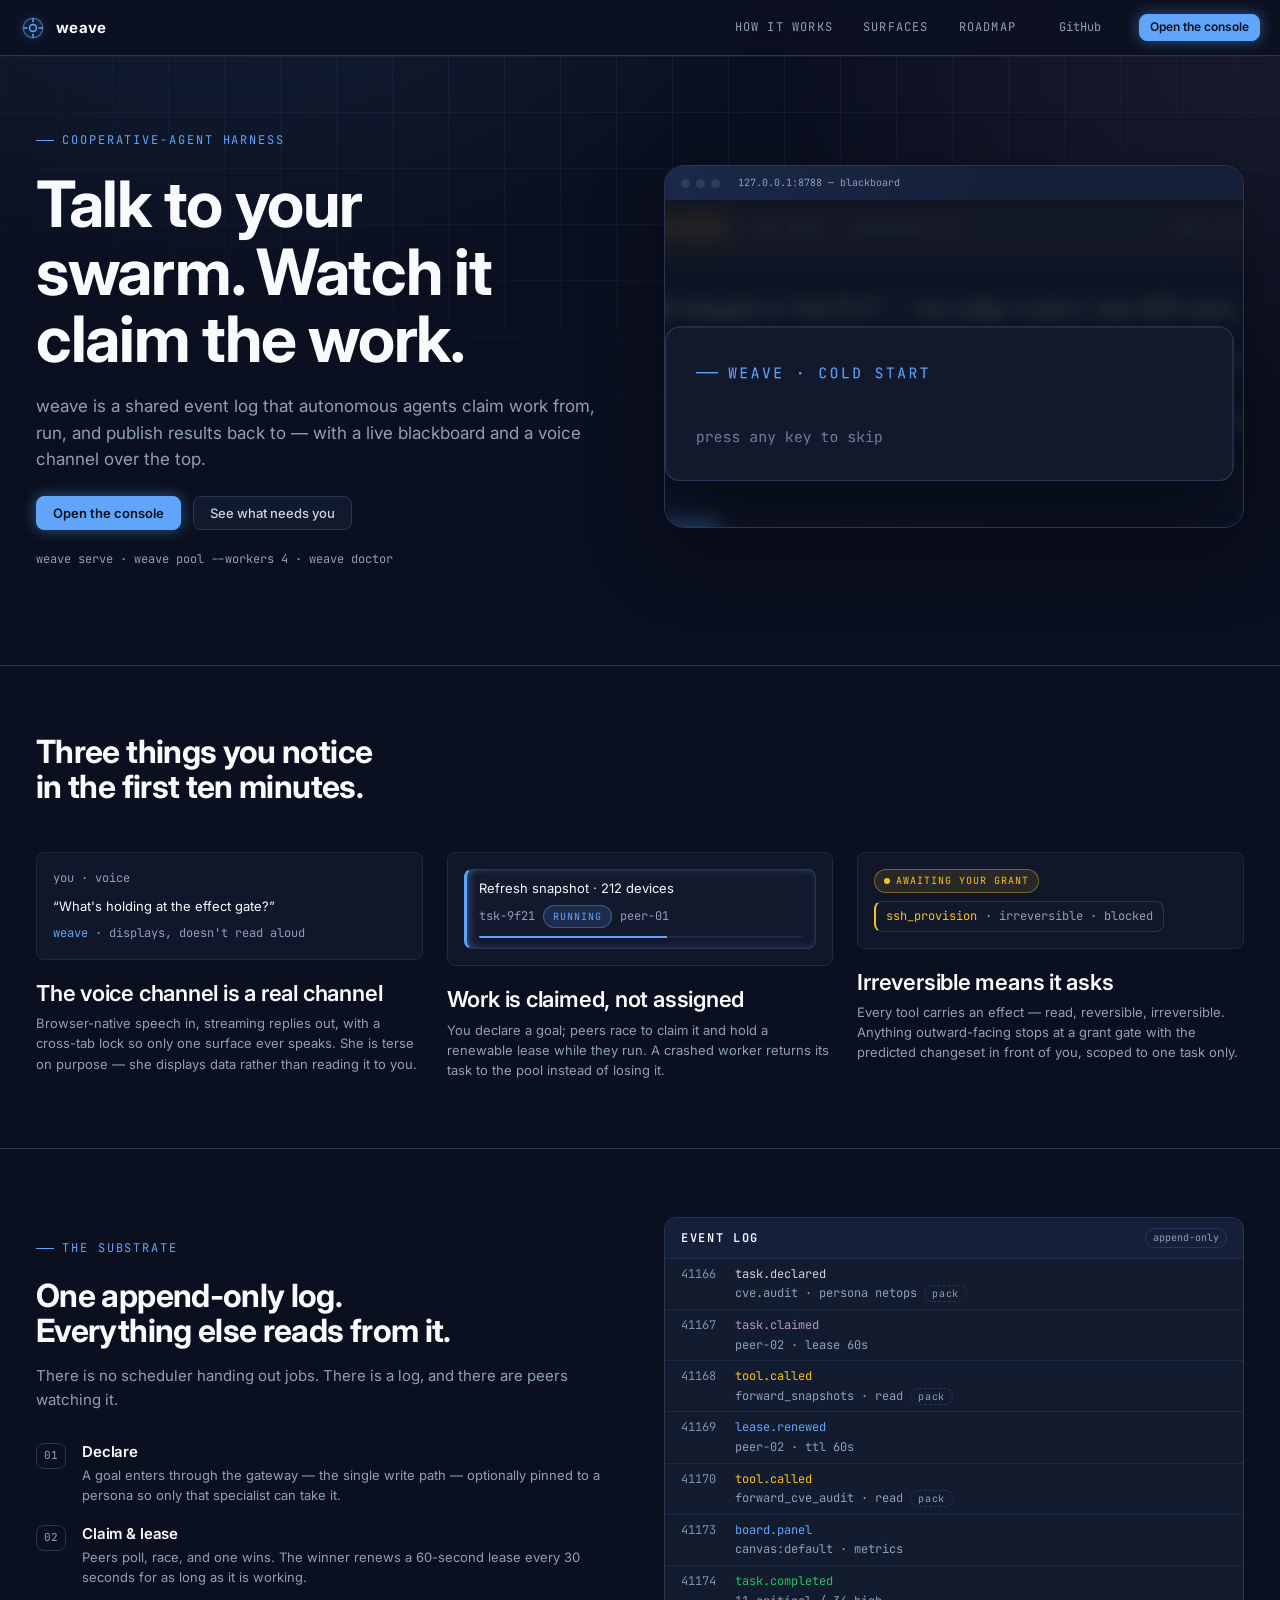
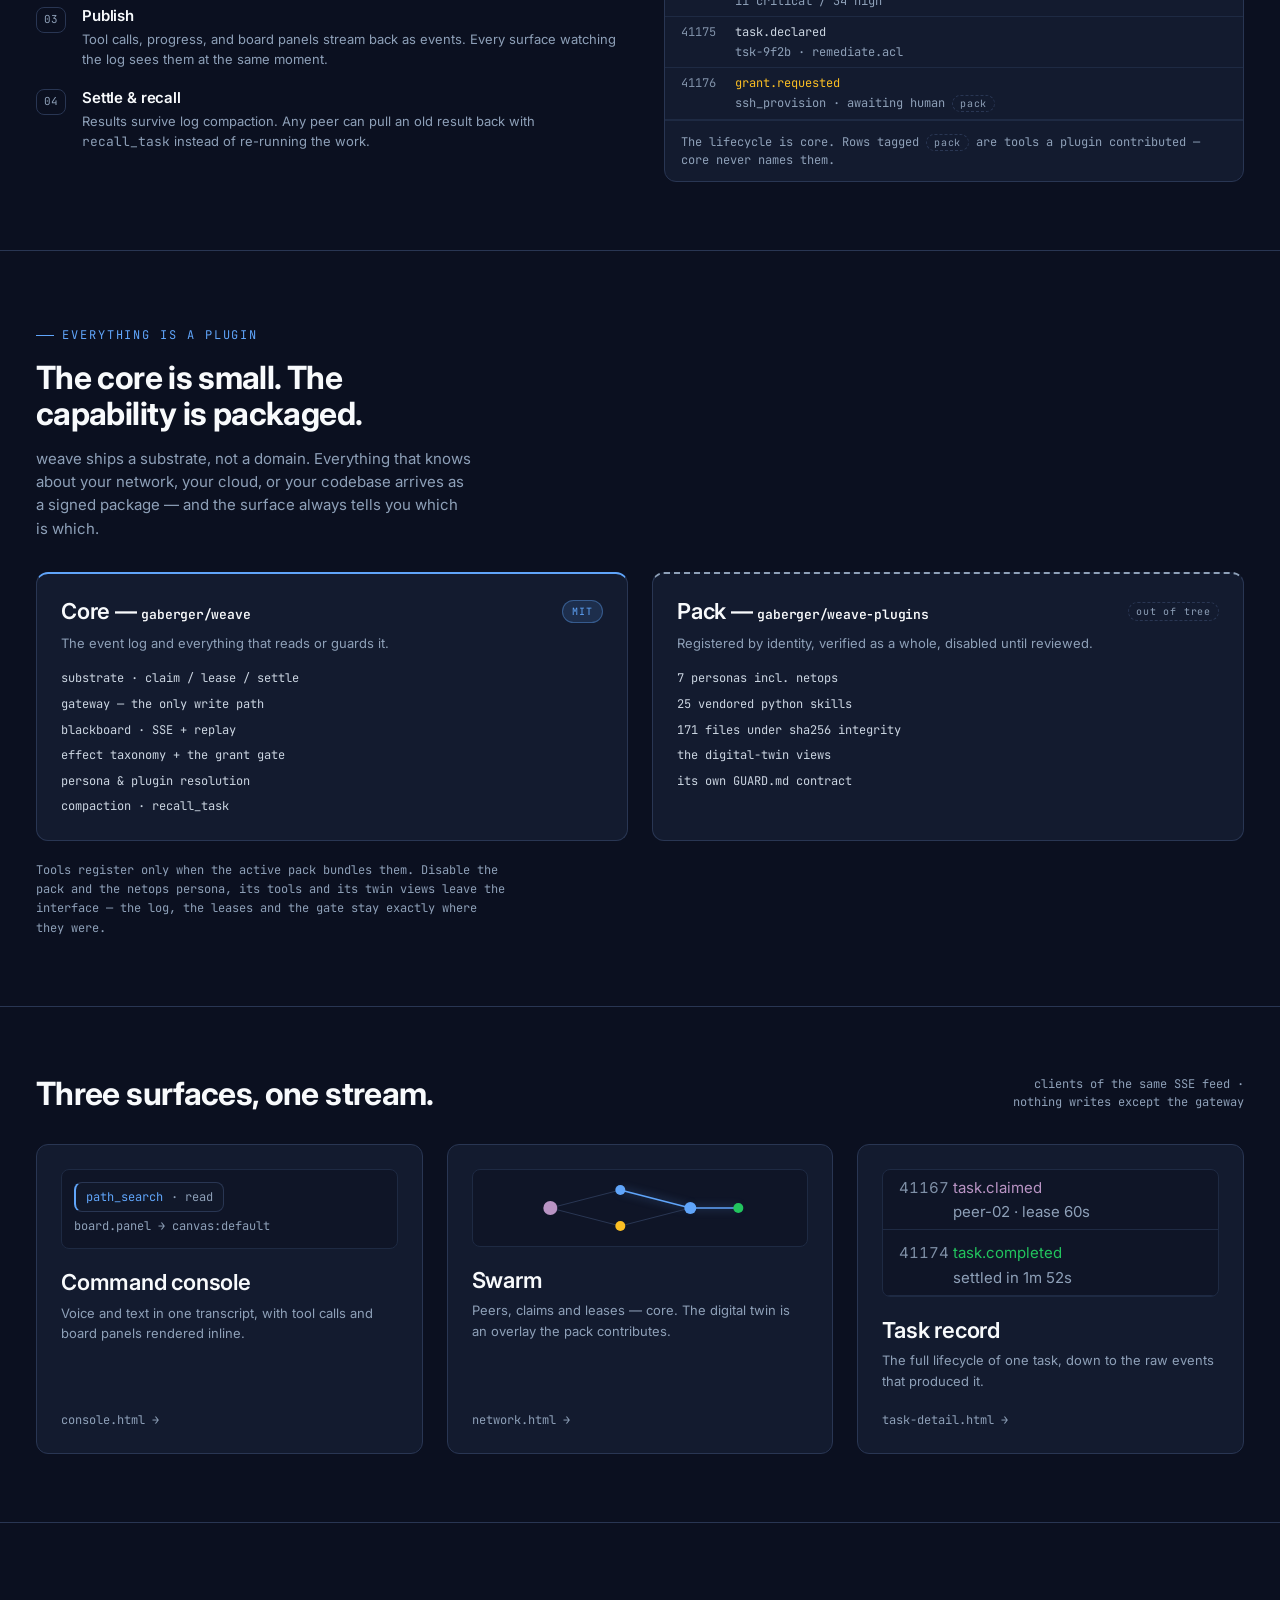
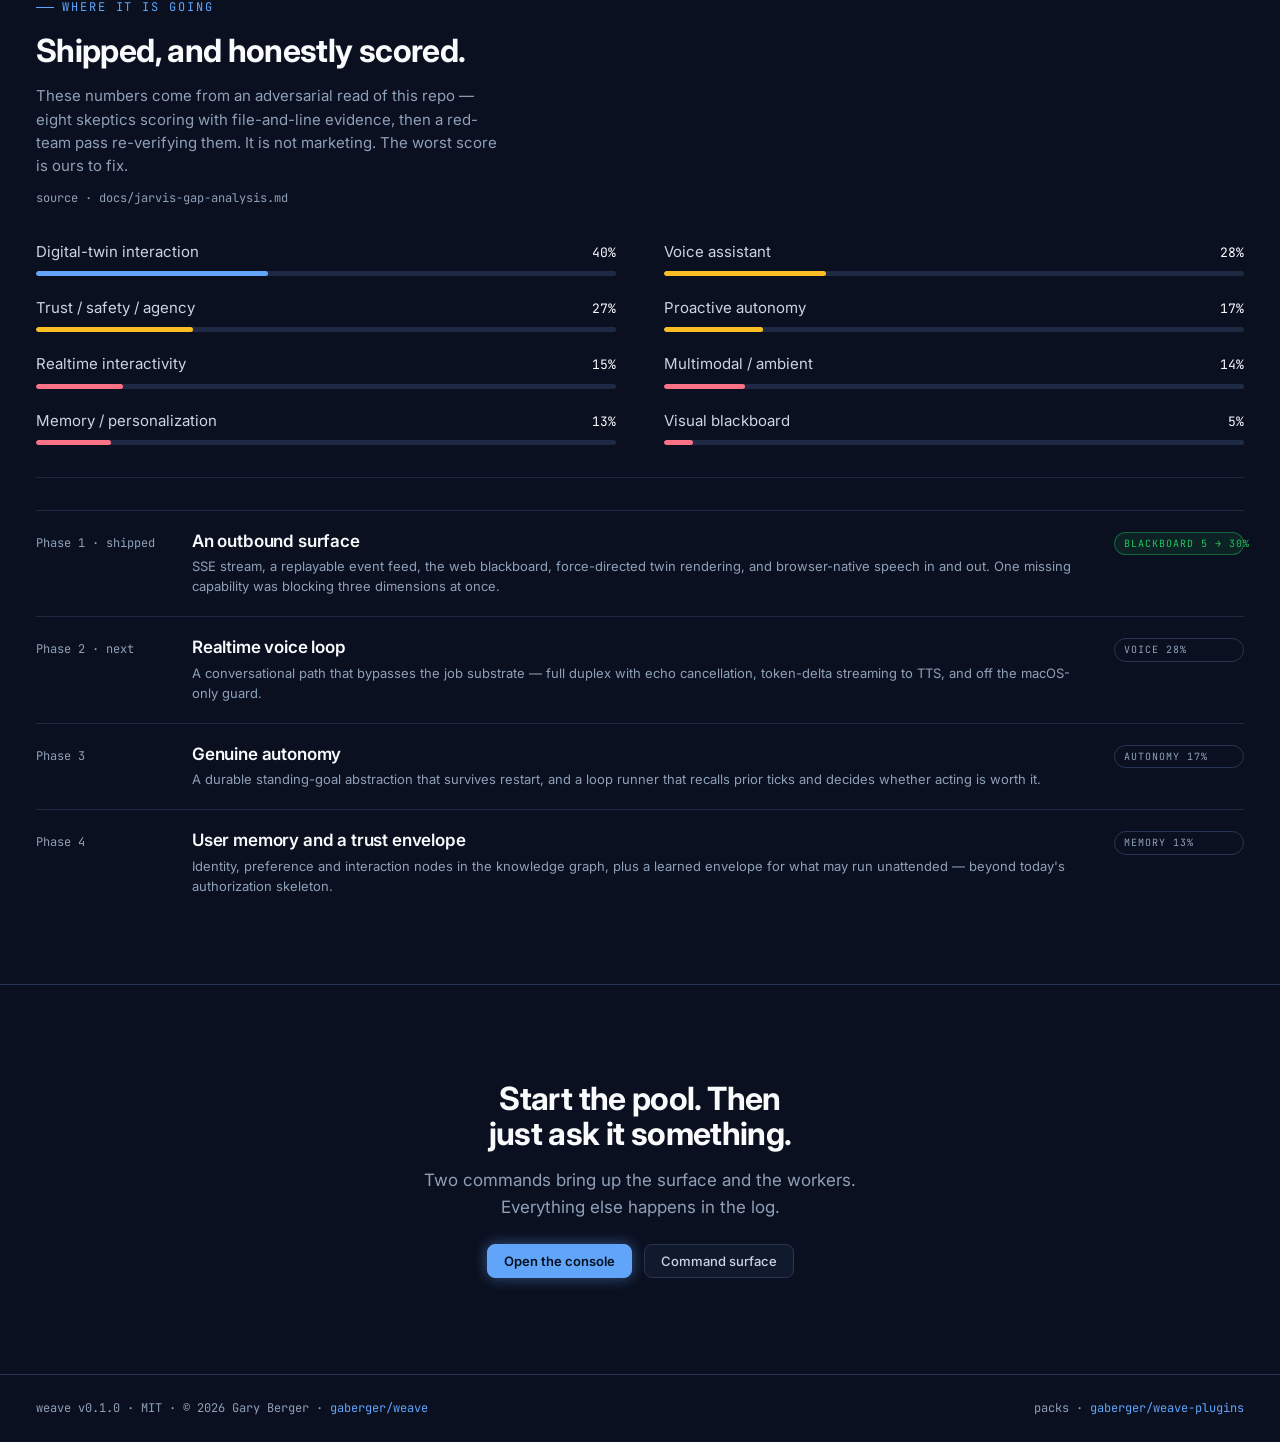
==== index.html @ 955174c6 "fix(site): the hero is a screenshot, not a live iframe of a mockup The hero embedded console.html in" ====
<!doctype html>
<html lang="en">
<head>
<meta charset="utf-8" />
<meta name="viewport" content="width=device-width, initial-scale=1" />
<title>weave — a cooperative-agent harness you can talk to</title>
<link rel="preconnect" href="https://fonts.googleapis.com" />
<link rel="preconnect" href="https://fonts.gstatic.com" crossorigin />
<link href="https://fonts.googleapis.com/css2?family=Inter:wght@400;500;600;700&family=JetBrains+Mono:wght@400;500;600&display=swap" rel="stylesheet" />
<link rel="stylesheet" href="assets/hud.css" />
<style>
  .shot {
    position: relative; border: 1px solid var(--border); border-radius: var(--radius-lg);
    overflow: hidden; background: var(--surface); box-shadow: var(--elev-raised);
    aspect-ratio: 16 / 10;
  }
  .shot .chrome {
    display: flex; align-items: center; gap: 6px; padding: 9px var(--space-4);
    border-bottom: 1px solid var(--border); background: color-mix(in oklab, var(--surface-warm) 60%, var(--surface));
  }
  .shot .chrome i { width: 9px; height: 9px; border-radius: 50%; background: var(--border); display: block; }
  .shot .chrome .url { font-family: var(--font-mono); font-size: 10px; color: var(--muted); margin-left: var(--space-3); }
  .shot .viewport { position: absolute; inset: 34px 0 0; overflow: hidden; }
  /* 1180px viewport puts the console on its 2-column breakpoint, so the
     transcript is legible at hero scale instead of being a grey smudge */
  .shot img#shot-frame { position: absolute; inset: 0; z-index: 1; width: 100%; height: 100%; object-fit: cover; object-position: top left; display: block; border: 0; }
  .shot .glare { position: absolute; inset: 0; pointer-events: none; background: linear-gradient(115deg, color-mix(in oklab, var(--accent) 7%, transparent), transparent 46%); }

  .split { display: grid; grid-template-columns: 1fr 1fr; gap: var(--space-12); align-items: center; }
  .steps { counter-reset: s; display: grid; gap: var(--space-5); }
  .steps li { list-style: none; display: grid; grid-template-columns: 30px 1fr; gap: var(--space-4); align-items: start; }
  .steps li::before {
    counter-increment: s; content: counter(s, decimal-leading-zero);
    font-family: var(--font-mono); font-size: 11px; color: var(--muted);
    border: 1px solid var(--border); border-radius: var(--radius-sm);
    width: 30px; height: 26px; display: grid; place-items: center;
  }
  .steps h3 { font-size: var(--text-base); margin-bottom: 3px; }
  .steps p { font-size: var(--text-sm); color: var(--muted); }

  /* each feature leads with a real product fragment, not a decorative icon */
  .feature .frag {
    min-height: 92px; display: flex; flex-direction: column; justify-content: center;
    gap: var(--space-2); padding: var(--space-4); margin-bottom: var(--space-5);
    border: 1px solid var(--border-soft); border-radius: var(--radius-sm);
    background: color-mix(in oklab, var(--surface) 66%, var(--bg));
  }
  .feature h3 { margin-bottom: 6px; }
  .feature p { color: var(--muted); font-size: var(--text-sm); }
  .packtag {
    font-family: var(--font-mono); font-size: 10px; letter-spacing: 0.08em;
    color: var(--muted); border: 1px dashed var(--border); border-radius: var(--radius-pill);
    padding: 1px 7px; white-space: nowrap;
  }
  /* surface cards are links — they need to read as interactive at rest */
  .surface {
    display: flex; flex-direction: column; padding: var(--space-6);
    border: 1px solid var(--border); border-radius: var(--radius-md); background: var(--surface);
    transition: border-color var(--motion-base) var(--ease-standard),
                transform var(--motion-base) var(--ease-standard),
                box-shadow var(--motion-base) var(--ease-standard);
  }
  .surface:hover { border-color: var(--accent); transform: translateY(-2px); box-shadow: var(--elev-raised); }
  .surface:hover .go { color: var(--accent); }
  .surface .peek {
    min-height: 76px; display: flex; flex-direction: column; justify-content: center; gap: 5px;
    padding: var(--space-3); margin-bottom: var(--space-5);
    border: 1px solid var(--border-soft); border-radius: var(--radius-sm);
    background: color-mix(in oklab, var(--bg) 55%, var(--surface)); overflow: hidden;
  }
  .surface .go { margin-top: auto; padding-top: var(--space-5); font-family: var(--font-mono); font-size: var(--text-xs); color: var(--muted); transition: color var(--motion-base) var(--ease-standard); }
  .boundary { display: grid; grid-template-columns: 1fr 1fr; gap: var(--space-6); }
  .boundary > div { padding: var(--space-6); border: 1px solid var(--border); border-radius: var(--radius-md); background: var(--surface); }
  .boundary .core { border-top: 2px solid var(--accent); }
  .boundary .pack { border-top: 2px dashed var(--muted); }
  .boundary ul { margin: var(--space-4) 0 0; padding: 0; list-style: none; display: grid; gap: 7px; }
  .boundary li { font-family: var(--font-mono); font-size: var(--text-xs); color: var(--fg-2); }
  @media (max-width: 920px) { .boundary { grid-template-columns: 1fr; } }

  .log-row { display: grid; grid-template-columns: 132px 1fr 130px; gap: var(--space-6); padding: var(--space-5) 0; border-top: 1px solid var(--border-soft); align-items: baseline; }
  .log-row h3 { font-size: var(--text-lg); }
  .log-row p { font-size: var(--text-sm); color: var(--muted); margin-top: 4px; }
  .log-row .pull { text-align: right; }
  .scorecard {
    display: grid; grid-template-columns: repeat(2, minmax(0, 1fr));
    gap: var(--space-5) var(--space-12); margin-bottom: var(--space-8);
    padding-bottom: var(--space-8); border-bottom: 1px solid var(--border-soft);
  }
  .dim-row { display: grid; grid-template-columns: 1fr auto; gap: 8px var(--space-4); align-items: baseline; }
  .dim-row .n { font-size: var(--text-base); color: var(--fg-2); }
  .dim-row .p { font-family: var(--font-mono); font-size: var(--text-sm); color: var(--fg); font-variant-numeric: tabular-nums; }
  .dim-row .bar { grid-column: 1 / -1; height: 5px; border-radius: var(--radius-pill); background: var(--border-soft); overflow: hidden; }
  .dim-row .bar > i { display: block; height: 100%; border-radius: inherit; background: var(--accent); }
  .dim-row.mid .bar > i { background: var(--warn); }
  .dim-row.low .bar > i { background: var(--danger); }
  @media (max-width: 920px) { .scorecard { grid-template-columns: 1fr; gap: var(--space-4); } }
  @media (max-width: 920px) {
    .split { grid-template-columns: 1fr; gap: var(--space-8); }
    .log-row { grid-template-columns: 1fr; gap: var(--space-2); }
    .log-row .pull { text-align: left; }
    .shot img#shot-frame { position: absolute; inset: 0; z-index: 1; width: 100%; height: 100%; object-fit: cover; object-position: top left; display: block; border: 0; }
  }
</style>
</head>
<body>
<div class="field-bg" aria-hidden="true"></div>

<div class="page">
  <header class="topbar" data-od-id="topbar" style="position:sticky;top:0">
    <a class="brandmark" href="surfaces.html">
      <svg class="glyph" viewBox="0 0 24 24" fill="none" stroke="currentColor" stroke-width="1.4" aria-hidden="true">
        <circle cx="12" cy="12" r="3.2" /><circle cx="12" cy="12" r="9" opacity="0.5" />
        <path d="M12 3v3.8M12 17.2V21M3 12h3.8M17.2 12H21" />
      </svg>
      <span>weave</span>
    </a>
    <div class="spacer"></div>
    <nav class="mainnav" aria-label="Primary">
      <a href="#how">How it works</a>
      <a href="#surfaces">Surfaces</a>
      <a href="#roadmap">Roadmap</a>
    </nav>
    <a class="meta" href="https://github.com/weave-registry/weave"
       style="display:inline-flex;align-items:center;min-height:26px;padding:0 10px;margin-right:var(--space-2);border-radius:var(--radius-sm)">GitHub</a>
    <a class="btn btn-primary btn-sm" href="console.html">Open the console</a>
  </header>

  <main>
    <!-- hero -->
    <section class="section" style="padding-block:var(--section-y-tablet) var(--section-y-desktop)" data-od-id="hero">
      <div class="container-wide" style="max-width:1440px">
        <div class="split">
          <div>
            <p class="eyebrow" style="margin-bottom:var(--space-5)">Cooperative-agent harness</p>
            <h1>Talk to your swarm. Watch it claim the work.</h1>
            <p class="lead" style="margin-top:var(--space-5)">
              weave is a shared event log that autonomous agents claim work from, run, and publish results back to —
              with a live blackboard and a voice channel over the top.
            </p>
            <div class="row wrap" style="gap:var(--space-3);margin-top:var(--space-6)">
              <a class="btn btn-primary" href="console.html">Open the console</a>
              <a class="btn" href="surfaces.html">See what needs you</a>
            </div>
            <p class="meta" style="margin-top:var(--space-5)">
              <span class="mono">weave serve</span> · <span class="mono">weave pool --workers 4</span> ·
              <span class="mono">weave doctor</span>
            </p>
          </div>

          <!-- product shot: the real console, running -->
          <div class="shot brackets" data-od-id="hero-shot">
            <div class="chrome"><i></i><i></i><i></i><span class="url">127.0.0.1:8788 — blackboard</span></div>
            <div class="viewport">
              <!-- Fallback, painted UNDER the iframe (which is positioned with z-index:1). Visible only
                     when console.html fails to load — it was previously absolute over a static iframe,
                     so it covered a console that had loaded perfectly well. -->
              <div style="position:absolute;inset:0;display:grid;place-items:center;padding:var(--space-6);text-align:center">
                <p class="meta" style="max-width:32ch;line-height:1.6">
                  Console preview unavailable.
                  <br /><a class="hot" href="console.html">Open it directly →</a>
                </p>
              </div>
              <img src="image.png" alt="the weave console: peer pool, task log, and the live event stream" id="shot-frame" />
            </div>
            <div class="glare" aria-hidden="true"></div>
          </div>
        </div>
      </div>
    </section>

    <!-- what makes it different -->
    <section class="section" style="padding-block:var(--section-y-tablet);border-top:1px solid var(--border)" data-od-id="features">
      <div class="container-wide" style="max-width:1440px">
        <div style="max-width:38ch;margin-bottom:var(--space-12)">
          <h2 style="font-size:var(--text-2xl)">Three things you notice in the first ten minutes.</h2>
        </div>
        <div class="grid-3">
          <div class="feature" data-od-id="feature-voice">
            <div class="frag">
              <span class="meta">you · voice</span>
              <span style="color:var(--fg);font-size:var(--text-sm)">“What's holding at the effect gate?”</span>
              <span class="meta"><span class="hot">weave</span> · displays, doesn't read aloud</span>
            </div>
            <h3>The voice channel is a real channel</h3>
            <p>Browser-native speech in, streaming replies out, with a cross-tab lock so only one surface ever speaks. She is terse on purpose — she displays data rather than reading it to you.</p>
          </div>
          <div class="feature" data-od-id="feature-substrate">
            <div class="frag">
              <span class="task" data-state="running" style="display:block;width:100%">
                <span class="t">Refresh snapshot · 212 devices</span>
                <span class="r"><span class="meta mono">tsk-9f21</span><span class="pill pill-accent">running</span><span class="meta mono">peer-01</span></span>
                <span class="lease" style="display:block"><i style="width:58%;display:block"></i></span>
              </span>
            </div>
            <h3>Work is claimed, not assigned</h3>
            <p>You declare a goal; peers race to claim it and hold a renewable lease while they run. A crashed worker returns its task to the pool instead of losing it.</p>
          </div>
          <div class="feature" data-od-id="feature-gate">
            <div class="frag">
              <span class="pill pill-warn" style="align-self:flex-start"><span class="dot"></span> awaiting your grant</span>
              <span class="toolcall" data-effect="irreversible" style="align-self:flex-start">
                <span class="fn">ssh_provision</span><span class="eff">· irreversible · blocked</span>
              </span>
            </div>
            <h3>Irreversible means it asks</h3>
            <p>Every tool carries an effect — read, reversible, irreversible. Anything outward-facing stops at a grant gate with the predicted changeset in front of you, scoped to one task only.</p>
          </div>
        </div>
      </div>
    </section>

    <!-- how it works -->
    <section class="section" style="padding-block:var(--section-y-tablet);border-top:1px solid var(--border)" id="how" data-od-id="how-it-works">
      <div class="container-wide" style="max-width:1440px">
        <div class="split">
          <div>
            <p class="eyebrow" style="margin-bottom:var(--space-5)">The substrate</p>
            <h2 style="font-size:var(--text-2xl)">One append-only log. Everything else reads from it.</h2>
            <p class="lead" style="margin-top:var(--space-4);font-size:var(--text-base)">
              There is no scheduler handing out jobs. There is a log, and there are peers watching it.
            </p>
            <ol class="steps" style="margin-top:var(--space-8);padding:0">
              <li><div><h3>Declare</h3><p>A goal enters through the gateway — the single write path — optionally pinned to a persona so only that specialist can take it.</p></div></li>
              <li><div><h3>Claim &amp; lease</h3><p>Peers poll, race, and one wins. The winner renews a 60-second lease every 30 seconds for as long as it is working.</p></div></li>
              <li><div><h3>Publish</h3><p>Tool calls, progress, and board panels stream back as events. Every surface watching the log sees them at the same moment.</p></div></li>
              <li><div><h3>Settle &amp; recall</h3><p>Results survive log compaction. Any peer can pull an old result back with <span class="mono">recall_task</span> instead of re-running the work.</p></div></li>
            </ol>
          </div>

          <div class="panel" data-od-id="how-feed">
            <div class="panel-head"><span class="title">Event log</span><span class="spacer"></span><span class="count">append-only</span></div>
            <div class="panel-body flush">
              <div class="feed">
                <div class="evt" data-kind="declared"><span class="seq">41166</span><div><span class="kind">task.declared</span><span class="subj">cve.audit · persona netops <span class="packtag">pack</span></span></div></div>
                <div class="evt" data-kind="claimed"><span class="seq">41167</span><div><span class="kind">task.claimed</span><span class="subj">peer-02 · lease 60s</span></div></div>
                <div class="evt" data-kind="tool"><span class="seq">41168</span><div><span class="kind">tool.called</span><span class="subj">forward_snapshots · read <span class="packtag">pack</span></span></div></div>
                <div class="evt"><span class="seq">41169</span><div><span class="kind">lease.renewed</span><span class="subj">peer-02 · ttl 60s</span></div></div>
                <div class="evt" data-kind="tool"><span class="seq">41170</span><div><span class="kind">tool.called</span><span class="subj">forward_cve_audit · read <span class="packtag">pack</span></span></div></div>
                <div class="evt"><span class="seq">41173</span><div><span class="kind">board.panel</span><span class="subj">canvas:default · metrics</span></div></div>
                <div class="evt" data-kind="completed"><span class="seq">41174</span><div><span class="kind">task.completed</span><span class="subj">11 critical / 34 high</span></div></div>
                <div class="evt" data-kind="declared"><span class="seq">41175</span><div><span class="kind">task.declared</span><span class="subj">tsk-9f2b · remediate.acl</span></div></div>
                <div class="evt" data-kind="tool"><span class="seq">41176</span><div><span class="kind">grant.requested</span><span class="subj">ssh_provision · awaiting human <span class="packtag">pack</span></span></div></div>
              </div>
            </div>
            <p class="meta" style="padding:var(--space-3) var(--space-4);border-top:1px solid var(--border-soft);line-height:1.5">
              The lifecycle is core. Rows tagged <span class="packtag">pack</span> are tools a plugin contributed —
              core never names them.
            </p>
          </div>
        </div>
      </div>
    </section>

    <!-- the extension boundary -->
    <section class="section" style="padding-block:var(--section-y-tablet);border-top:1px solid var(--border)" id="packs" data-od-id="packs">
      <div class="container-wide" style="max-width:1440px">
        <div style="max-width:52ch;margin-bottom:var(--space-8)">
          <p class="eyebrow" style="margin-bottom:var(--space-4)">Everything is a plugin</p>
          <h2 style="font-size:var(--text-2xl)">The core is small. The capability is packaged.</h2>
          <p class="lead" style="margin-top:var(--space-4);font-size:var(--text-base)">
            weave ships a substrate, not a domain. Everything that knows about your network, your cloud, or your
            codebase arrives as a signed package — and the surface always tells you which is which.
          </p>
        </div>

        <div class="boundary">
          <div class="core" data-od-id="boundary-core">
            <div class="row-between" style="margin-bottom:var(--space-2)">
              <h3>Core — <span class="mono" style="font-size:var(--text-sm)">gaberger/weave</span></h3>
              <span class="pill pill-accent">MIT</span>
            </div>
            <p style="color:var(--muted);font-size:var(--text-sm)">The event log and everything that reads or guards it.</p>
            <ul>
              <li>substrate · claim / lease / settle</li>
              <li>gateway — the only write path</li>
              <li>blackboard · SSE + replay</li>
              <li>effect taxonomy + the grant gate</li>
              <li>persona &amp; plugin resolution</li>
              <li>compaction · <span class="mono">recall_task</span></li>
            </ul>
          </div>

          <div class="pack" data-od-id="boundary-pack">
            <div class="row-between" style="margin-bottom:var(--space-2)">
              <h3>Pack — <span class="mono" style="font-size:var(--text-sm)">gaberger/weave-plugins</span></h3>
              <span class="packtag">out of tree</span>
            </div>
            <p style="color:var(--muted);font-size:var(--text-sm)">Registered by identity, verified as a whole, disabled until reviewed.</p>
            <ul>
              <li>7 personas incl. <span class="mono">netops</span></li>
              <li>25 vendored python skills</li>
              <li>171 files under sha256 integrity</li>
              <li>the digital-twin views</li>
              <li>its own <span class="mono">GUARD.md</span> contract</li>
            </ul>
          </div>
        </div>

        <p class="meta" style="margin-top:var(--space-5);max-width:70ch;line-height:1.6">
          Tools register only when the active pack bundles them. Disable the pack and the netops persona, its tools
          and its twin views leave the interface — the log, the leases and the gate stay exactly where they were.
        </p>
      </div>
    </section>

    <!-- surfaces -->
    <section class="section" style="padding-block:var(--section-y-tablet);border-top:1px solid var(--border)" id="surfaces" data-od-id="surfaces">
      <div class="container-wide" style="max-width:1440px">
        <div class="row-between wrap" style="margin-bottom:var(--space-8)">
          <h2 style="font-size:var(--text-2xl);max-width:20ch">Three surfaces, one stream.</h2>
          <p class="meta" style="max-width:34ch;text-align:right">clients of the same SSE feed · nothing writes except the gateway</p>
        </div>
        <div class="grid-3">
          <a class="surface" href="console.html" data-od-id="surface-console">
            <div class="peek">
              <span class="toolcall" style="align-self:flex-start"><span class="fn">path_search</span><span class="eff">· read</span></span>
              <span class="meta">board.panel → canvas:default</span>
            </div>
            <h3>Command console</h3>
            <p style="color:var(--muted);font-size:var(--text-sm);margin-top:6px">Voice and text in one transcript, with tool calls and board panels rendered inline.</p>
            <span class="go">console.html →</span>
          </a>
          <a class="surface" href="network.html" data-od-id="surface-network">
            <div class="peek" style="padding:0">
              <svg class="topo" viewBox="0 0 260 76" style="height:76px" aria-hidden="true">
                <line class="edge" x1="40" y1="38" x2="110" y2="20" /><line class="edge" x1="40" y1="38" x2="110" y2="56" />
                <line class="edge hot" x1="110" y1="20" x2="180" y2="38" /><line class="edge" x1="110" y1="56" x2="180" y2="38" />
                <line class="edge hot" x1="180" y1="38" x2="228" y2="38" />
                <circle class="n-core" cx="40" cy="38" r="7" /><circle class="n-peer" cx="110" cy="20" r="5" />
                <circle class="n-warn" cx="110" cy="56" r="5" /><circle class="n-peer" cx="180" cy="38" r="6" />
                <circle class="n-up" cx="228" cy="38" r="5" />
              </svg>
            </div>
            <h3>Swarm</h3>
            <p style="color:var(--muted);font-size:var(--text-sm);margin-top:6px">Peers, claims and leases — core. The digital twin is an overlay the pack contributes.</p>
            <span class="go">network.html →</span>
          </a>
          <a class="surface" href="task-detail.html" data-od-id="surface-task">
            <div class="peek" style="padding:0;justify-content:flex-start">
              <span class="evt" data-kind="claimed" style="animation:none"><span class="seq">41167</span><span><span class="kind">task.claimed</span><span class="subj">peer-02 · lease 60s</span></span></span>
              <span class="evt" data-kind="completed" style="animation:none"><span class="seq">41174</span><span><span class="kind">task.completed</span><span class="subj">settled in 1m 52s</span></span></span>
            </div>
            <h3>Task record</h3>
            <p style="color:var(--muted);font-size:var(--text-sm);margin-top:6px">The full lifecycle of one task, down to the raw events that produced it.</p>
            <span class="go">task-detail.html →</span>
          </a>
        </div>
      </div>
    </section>

    <!-- roadmap -->
    <section class="section" style="padding-block:var(--section-y-tablet);border-top:1px solid var(--border)" id="roadmap" data-od-id="roadmap">
      <div class="container-wide" style="max-width:1440px">
        <div style="max-width:52ch;margin-bottom:var(--space-8)">
          <p class="eyebrow" style="margin-bottom:var(--space-4)">Where it is going</p>
          <h2 style="font-size:var(--text-2xl)">Shipped, and honestly scored.</h2>
          <p class="lead" style="margin-top:var(--space-4);font-size:var(--text-base)">
            These numbers come from an adversarial read of this repo — eight skeptics scoring with file-and-line
            evidence, then a red-team pass re-verifying them. It is not marketing. The worst score is ours to fix.
          </p>
          <p class="meta" style="margin-top:var(--space-3)">source · <span class="mono">docs/jarvis-gap-analysis.md</span></p>
        </div>

        <!-- the scorecard the phases are measured against -->
        <div class="scorecard" data-od-id="scorecard">
          <div class="dim-row"><span class="n">Digital-twin interaction</span><span class="p num">40%</span><span class="bar"><i style="width:40%"></i></span></div>
          <div class="dim-row mid"><span class="n">Voice assistant</span><span class="p num">28%</span><span class="bar"><i style="width:28%"></i></span></div>
          <div class="dim-row mid"><span class="n">Trust / safety / agency</span><span class="p num">27%</span><span class="bar"><i style="width:27%"></i></span></div>
          <div class="dim-row mid"><span class="n">Proactive autonomy</span><span class="p num">17%</span><span class="bar"><i style="width:17%"></i></span></div>
          <div class="dim-row low"><span class="n">Realtime interactivity</span><span class="p num">15%</span><span class="bar"><i style="width:15%"></i></span></div>
          <div class="dim-row low"><span class="n">Multimodal / ambient</span><span class="p num">14%</span><span class="bar"><i style="width:14%"></i></span></div>
          <div class="dim-row low"><span class="n">Memory / personalization</span><span class="p num">13%</span><span class="bar"><i style="width:13%"></i></span></div>
          <div class="dim-row low"><span class="n">Visual blackboard</span><span class="p num">5%</span><span class="bar"><i style="width:5%"></i></span></div>
        </div>

        <div>
          <article class="log-row" data-od-id="phase-1">
            <span class="meta">Phase 1 · shipped</span>
            <div>
              <h3>An outbound surface</h3>
              <p>SSE stream, a replayable event feed, the web blackboard, force-directed twin rendering, and browser-native speech in and out. One missing capability was blocking three dimensions at once.</p>
            </div>
            <span class="pill pill-ok pull">blackboard 5 → 30%</span>
          </article>
          <article class="log-row" data-od-id="phase-2">
            <span class="meta">Phase 2 · next</span>
            <div>
              <h3>Realtime voice loop</h3>
              <p>A conversational path that bypasses the job substrate — full duplex with echo cancellation, token-delta streaming to TTS, and off the macOS-only guard.</p>
            </div>
            <span class="pill pull">voice 28%</span>
          </article>
          <article class="log-row" data-od-id="phase-3">
            <span class="meta">Phase 3</span>
            <div>
              <h3>Genuine autonomy</h3>
              <p>A durable standing-goal abstraction that survives restart, and a loop runner that recalls prior ticks and decides whether acting is worth it.</p>
            </div>
            <span class="pill pull">autonomy 17%</span>
          </article>
          <article class="log-row" data-od-id="phase-4">
            <span class="meta">Phase 4</span>
            <div>
              <h3>User memory and a trust envelope</h3>
              <p>Identity, preference and interaction nodes in the knowledge graph, plus a learned envelope for what may run unattended — beyond today's authorization skeleton.</p>
            </div>
            <span class="pill pull">memory 13%</span>
          </article>
        </div>
      </div>
    </section>

    <!-- cta -->
    <section class="section" style="padding-block:var(--section-y-desktop);border-top:1px solid var(--border);text-align:center" data-od-id="cta">
      <div class="container" style="max-width:640px">
        <h2 style="font-size:var(--text-2xl)">Start the pool. Then just ask it something.</h2>
        <p class="lead" style="margin:var(--space-4) auto var(--space-6);max-width:46ch">
          Two commands bring up the surface and the workers. Everything else happens in the log.
        </p>
        <div class="row" style="justify-content:center;gap:var(--space-3)">
          <a class="btn btn-primary" href="console.html">Open the console</a>
          <a class="btn" href="surfaces.html">Command surface</a>
        </div>
      </div>
    </section>
  </main>

  <footer style="border-top:1px solid var(--border);padding-block:var(--space-6)" data-od-id="footer">
    <div class="container-wide row-between wrap" style="max-width:1440px">
      <span class="meta">
        weave <span class="mono">v0.1.0</span> · MIT · © 2026 Gary Berger ·
        <a class="hot" href="https://github.com/weave-registry/weave">gaberger/weave</a>
      </span>
      <span class="meta">packs · <a class="hot mono" href="https://github.com/weave-registry/weave-labs">gaberger/weave-plugins</a></span>
    </div>
  </footer>
</div>

<script src="assets/hud.js"></script>

</body>
</html>
---- assets/hud.css ----
/* ────────────────────────────────────────────────────────────────────────
   weave HUD — shared class system
   Design system: Agentic. The :root block below is the binding token
   contract; no raw hex is permitted anywhere outside it.
   ──────────────────────────────────────────────────────────────────────── */

:root {
  --bg: #0b1020;
  --surface: #131b2f;
  --surface-warm: #182343;
  --fg: #f8fafc;
  --fg-2: #cbd5e1;
  --muted: #8ea0b8;
  --meta: #60a5fa;
  --border: #293653;
  --border-soft: #1e2a43;
  --accent: #60a5fa;
  --accent-on: #06111f;
  --accent-hover: color-mix(in oklab, var(--accent), black 8%);
  --accent-active: color-mix(in oklab, var(--accent), black 14%);
  --success: #22c55e;
  --warn: #fbbf24;
  --danger: #fb7185;
  --font-display: Inter, system-ui, sans-serif;
  --font-body: Inter, system-ui, sans-serif;
  --font-mono: "JetBrains Mono", ui-monospace, Menlo, monospace;
  --text-xs: 12px;
  --text-sm: 13px;
  --text-base: 15px;
  --text-lg: 17px;
  --text-xl: 22px;
  --text-2xl: 32px;
  --text-3xl: 48px;
  --text-4xl: 66px;
  --leading-body: 1.55;
  --leading-tight: 1.06;
  --tracking-display: -0.02em;
  --space-1: 4px;
  --space-2: 8px;
  --space-3: 12px;
  --space-4: 16px;
  --space-5: 20px;
  --space-6: 24px;
  --space-8: 32px;
  --space-12: 48px;
  --section-y-desktop: 96px;
  --section-y-tablet: 68px;
  --section-y-phone: 48px;
  --radius-sm: 8px;
  --radius-md: 12px;
  --radius-lg: 20px;
  --radius-pill: 9999px;
  --elev-flat: none;
  --elev-ring: 0 0 0 1px var(--border);
  --elev-raised: 0 24px 72px rgba(0, 0, 0, 0.36);
  --focus-ring: 0 0 0 4px rgba(96, 165, 250, 0.28);
  --motion-fast: 130ms;
  --motion-base: 220ms;
  --ease-standard: cubic-bezier(0.2, 0, 0, 1);
  --container-max: 1200px;
  --container-gutter-desktop: 36px;
  --container-gutter-tablet: 24px;
  --container-gutter-phone: 16px;
}

/* derived from the contract above — no new colour values, only mixes */
:root {
  --claimed: color-mix(in oklab, var(--accent) 52%, var(--danger));
  --accent-soft: color-mix(in oklab, var(--accent) 14%, transparent);
  --accent-line: color-mix(in oklab, var(--accent) 38%, transparent);
  --fg-soft: color-mix(in oklab, var(--fg) 7%, transparent);
  --glow: 0 0 14px color-mix(in oklab, var(--accent) 46%, transparent);
  --glow-hot: 0 0 22px color-mix(in oklab, var(--accent) 62%, transparent);
  --glow-danger: 0 0 16px color-mix(in oklab, var(--danger) 52%, transparent);
  --topbar-h: 56px;
}

/* ─── reset & base ─────────────────────────────────────────────────── */
*, *::before, *::after { box-sizing: border-box; }
html { -webkit-text-size-adjust: 100%; }
body {
  margin: 0;
  background: var(--bg);
  color: var(--fg-2);
  font-family: var(--font-body);
  font-size: var(--text-base);
  line-height: var(--leading-body);
  text-rendering: optimizeLegibility;
  -webkit-font-smoothing: antialiased;
}
img, svg { display: block; max-width: 100%; }
a { color: inherit; text-decoration: none; }
button, input, textarea, select { font: inherit; }
button { cursor: pointer; }
p { text-wrap: pretty; margin: 0; }
h1, h2, h3, h4 { text-wrap: balance; margin: 0; }
/* transparent outline is load-bearing: forced-colors mode strips box-shadow
   and repaints outlines, so this is the only focus signal HCM users get */
:focus-visible {
  outline: 2px solid transparent; outline-offset: 2px;
  box-shadow: var(--focus-ring); border-radius: var(--radius-sm);
}
::selection { background: color-mix(in oklab, var(--accent) 30%, transparent); color: var(--fg); }

::-webkit-scrollbar { width: 10px; height: 10px; }
::-webkit-scrollbar-track { background: transparent; }
::-webkit-scrollbar-thumb { background: var(--border); border-radius: var(--radius-pill); border: 3px solid var(--bg); }
::-webkit-scrollbar-thumb:hover { background: color-mix(in oklab, var(--accent) 45%, var(--border)); }

/* ─── page atmosphere: the hologram field ──────────────────────────── */
.field-bg {
  position: fixed; inset: 0; z-index: 0; pointer-events: none;
  background:
    radial-gradient(60rem 40rem at 18% -10%, color-mix(in oklab, var(--accent) 11%, transparent), transparent 62%),
    radial-gradient(48rem 36rem at 96% 8%, color-mix(in oklab, var(--claimed) 8%, transparent), transparent 60%);
}
.field-bg::before {
  content: ''; position: absolute; inset: 0;
  background-image:
    linear-gradient(to right, color-mix(in oklab, var(--border) 42%, transparent) 1px, transparent 1px),
    linear-gradient(to bottom, color-mix(in oklab, var(--border) 42%, transparent) 1px, transparent 1px);
  background-size: 56px 56px;
  mask-image: radial-gradient(100% 70% at 50% 0%, black, transparent 78%);
}
.field-bg::after {
  content: ''; position: absolute; inset: 0; opacity: 0.35;
  background: repeating-linear-gradient(to bottom, transparent 0 3px, color-mix(in oklab, var(--bg) 62%, transparent) 3px 4px);
}
.page { position: relative; z-index: 1; }

/* ─── layout primitives ────────────────────────────────────────────── */
.container { max-width: var(--container-max); margin-inline: auto; padding-inline: var(--container-gutter-desktop); }
.container-wide { max-width: 1600px; margin-inline: auto; padding-inline: var(--container-gutter-desktop); }
.section { padding-block: var(--section-y-desktop); }
.stack { display: flex; flex-direction: column; }
.stack > * + * { margin-top: var(--space-5); }
.row { display: flex; align-items: center; gap: var(--space-4); }
.row-between { display: flex; align-items: center; justify-content: space-between; gap: var(--space-4); }
.wrap { flex-wrap: wrap; }
.grid-2 { display: grid; grid-template-columns: repeat(2, 1fr); gap: var(--space-6); }
.grid-3 { display: grid; grid-template-columns: repeat(3, 1fr); gap: var(--space-6); }
.grid-4 { display: grid; grid-template-columns: repeat(4, 1fr); gap: var(--space-4); }
.grid-2-1 { display: grid; grid-template-columns: 2fr 1fr; gap: var(--space-8); align-items: start; }
.spacer { flex: 1; }

/* ─── type ─────────────────────────────────────────────────────────── */
h1, .h1 { font-family: var(--font-display); font-size: clamp(34px, 5vw, var(--text-4xl)); line-height: var(--leading-tight); letter-spacing: var(--tracking-display); font-weight: 700; color: var(--fg); }
h2, .h2 { font-family: var(--font-display); font-size: clamp(26px, 3.4vw, var(--text-3xl)); line-height: 1.1; letter-spacing: var(--tracking-display); font-weight: 700; color: var(--fg); }
h3, .h3 { font-size: var(--text-xl); line-height: 1.25; letter-spacing: -0.01em; font-weight: 600; color: var(--fg); }
h4, .h4 { font-size: var(--text-lg); font-weight: 600; color: var(--fg); }
.lead { font-size: var(--text-lg); color: var(--muted); max-width: 60ch; }
.eyebrow {
  font-family: var(--font-mono); font-size: var(--text-xs);
  letter-spacing: 0.16em; text-transform: uppercase; color: var(--accent);
  display: inline-flex; align-items: center; gap: var(--space-2);
}
.eyebrow::before { content: ''; width: 18px; height: 1px; background: currentColor; }
.meta { font-family: var(--font-mono); font-size: var(--text-xs); color: var(--muted); }
.num { font-family: var(--font-mono); font-variant-numeric: tabular-nums; }
.mono { font-family: var(--font-mono); }
.dim { color: var(--muted); }
.label {
  font-family: var(--font-mono); font-size: 10px; letter-spacing: 0.14em;
  text-transform: uppercase; color: var(--muted);
}
.ok { color: var(--success); } .warn-t { color: var(--warn); }
.bad { color: var(--danger); } .hot { color: var(--accent); }
/* inline links carry an underline on interaction — colour alone is not an affordance */
a.hot:hover, a.hot:focus-visible { text-decoration: underline; text-underline-offset: 3px; }

/* ─── app shell (console / network / task screens) ─────────────────── */
.app { display: flex; flex-direction: column; height: 100vh; overflow: hidden; }
.topbar {
  height: var(--topbar-h); flex: none; display: flex; align-items: center;
  gap: var(--space-5); padding-inline: var(--space-5);
  background: color-mix(in oklab, var(--bg) 82%, transparent);
  backdrop-filter: blur(14px);
  border-bottom: 1px solid var(--border);
  position: relative; z-index: 40;
}
.brandmark { display: flex; align-items: center; gap: 10px; font-weight: 700; letter-spacing: 0.02em; color: var(--fg); }
.brandmark .glyph {
  width: 26px; height: 26px; flex: none; color: var(--accent);
  filter: drop-shadow(0 0 6px color-mix(in oklab, var(--accent) 55%, transparent));
}
.brandmark .sub { font-family: var(--font-mono); font-size: 10px; letter-spacing: 0.18em; color: var(--muted); text-transform: uppercase; font-weight: 500; }
.mainnav { display: flex; gap: var(--space-1); }
.mainnav a {
  font-family: var(--font-mono); font-size: var(--text-xs); letter-spacing: 0.1em; text-transform: uppercase;
  color: var(--muted); padding: 7px 12px; border-radius: var(--radius-sm);
  border: 1px solid transparent; transition: color var(--motion-fast) var(--ease-standard), border-color var(--motion-fast) var(--ease-standard), background var(--motion-fast) var(--ease-standard);
}
.mainnav a:hover { color: var(--fg); background: var(--fg-soft); }
/* Two registers in one bar: product surfaces, a divider, then package
   destinations. .nav-meta sits at 88% --muted — 5.27:1 on --surface, the
   documented floor for active text. Do not push it lower to quiet the group;
   the divider already carries that job. */
.navsep { width: 1px; align-self: stretch; margin-inline: var(--space-2); background: var(--border); }
.mainnav a.nav-meta { color: color-mix(in oklab, var(--muted) 88%, transparent); }
.mainnav a.nav-meta:hover { color: var(--fg); }
/* A demo nav is a specimen: an <a> with no href renders identically and cannot
   be clicked into a dead end. href="#" is the wrong answer — it still reads as
   a link and still goes nowhere. */
.mainnav a:not([href]) { cursor: default; }
.mainnav a[aria-current="page"] { color: var(--accent); border-color: var(--accent-line); background: var(--accent-soft); }

.workspace { flex: 1; display: grid; min-height: 0; }
.rail { border-right: 1px solid var(--border); overflow-y: auto; padding: var(--space-4); display: flex; flex-direction: column; gap: var(--space-4); min-height: 0; }
.rail-right { border-right: 0; border-left: 1px solid var(--border); }

/* ─── panels ───────────────────────────────────────────────────────── */
.panel {
  background: var(--surface); border: 1px solid var(--border);
  border-radius: var(--radius-md); overflow: hidden;
  display: flex; flex-direction: column; min-height: 0;
}
.panel-flush { background: transparent; border: 0; border-radius: 0; }
.panel-head {
  display: flex; align-items: center; gap: var(--space-3);
  padding: 10px var(--space-4); flex: none;
  border-bottom: 1px solid var(--border-soft);
  background: color-mix(in oklab, var(--surface-warm) 55%, var(--surface));
}
.panel-head h3, .panel-head .title {
  font-family: var(--font-mono); font-size: var(--text-xs); font-weight: 600;
  letter-spacing: 0.14em; text-transform: uppercase; color: var(--fg);
}
.panel-head .count {
  font-family: var(--font-mono); font-size: 10px; color: var(--muted);
  border: 1px solid var(--border); border-radius: var(--radius-pill); padding: 1px 7px;
}
.panel-body { padding: var(--space-4); overflow-y: auto; min-height: 0; }
.panel-body.tight { padding: var(--space-2); }
.panel-body.flush { padding: 0; }

.card {
  background: var(--surface); border: 1px solid var(--border);
  border-radius: var(--radius-md); padding: var(--space-5);
}
.tile {
  background: color-mix(in oklab, var(--surface) 88%, var(--bg));
  border: 1px solid var(--border-soft); border-radius: var(--radius-sm);
  padding: var(--space-3);
}

/* HUD corner brackets — used once per hero surface, not on every card */
.brackets { position: relative; }
.brackets::before, .brackets::after {
  content: ''; position: absolute; width: 18px; height: 18px; pointer-events: none;
  border-color: var(--accent-line); border-style: solid; border-width: 0;
}
.brackets::before { top: -1px; left: -1px; border-top-width: 1px; border-left-width: 1px; }
.brackets::after { bottom: -1px; right: -1px; border-bottom-width: 1px; border-right-width: 1px; }

/* ─── buttons ──────────────────────────────────────────────────────── */
.btn {
  display: inline-flex; align-items: center; justify-content: center; gap: var(--space-2);
  min-height: 34px; padding: 6px var(--space-4);
  border-radius: var(--radius-sm); border: 1px solid var(--border);
  background: color-mix(in oklab, var(--surface) 80%, var(--bg));
  color: var(--fg-2); font-size: var(--text-sm); font-weight: 500;
  transition: color var(--motion-fast) var(--ease-standard), border-color var(--motion-fast) var(--ease-standard),
              background var(--motion-fast) var(--ease-standard), transform var(--motion-fast) var(--ease-standard);
}
.btn:hover { color: var(--fg); border-color: color-mix(in oklab, var(--accent) 55%, var(--border)); }
.btn:active { transform: translateY(1px); }
.btn-primary { background: var(--accent); color: var(--accent-on); border-color: var(--accent); font-weight: 600; box-shadow: var(--glow); }
.btn-primary:hover { background: var(--accent-hover); border-color: var(--accent-hover); color: var(--accent-on); box-shadow: var(--glow-hot); }
.btn-primary:active { background: var(--accent-active); }
.btn-quiet { background: transparent; border-color: transparent; color: var(--muted); }
.btn-quiet:hover { color: var(--fg); background: var(--fg-soft); border-color: transparent; }
.btn-danger { border-color: color-mix(in oklab, var(--danger) 45%, var(--border)); color: var(--danger); }
.btn-danger:hover { border-color: var(--danger); background: color-mix(in oklab, var(--danger) 12%, transparent); color: var(--danger); }
.btn-sm { min-height: 26px; padding: 3px 10px; font-size: var(--text-xs); }
.btn-mono { font-family: var(--font-mono); font-size: var(--text-xs); letter-spacing: 0.08em; text-transform: uppercase; }
.btn[aria-pressed="true"] { border-color: var(--accent); color: var(--accent); background: var(--accent-soft); }
.btn[disabled] { pointer-events: none; border-style: dashed; color: var(--muted); }

/* ─── badges / chips / pills ───────────────────────────────────────── */
.pill {
  display: inline-flex; align-items: center; gap: 6px; padding: 3px 9px;
  border-radius: var(--radius-pill); font-family: var(--font-mono);
  font-size: 10px; letter-spacing: 0.1em; text-transform: uppercase;
  border: 1px solid var(--border); color: var(--muted); white-space: nowrap;
}
.pill-accent { color: var(--accent); border-color: var(--accent-line); background: var(--accent-soft); }
.pill-ok { color: var(--success); border-color: color-mix(in oklab, var(--success) 40%, transparent); background: color-mix(in oklab, var(--success) 10%, transparent); }
.pill-warn { color: var(--warn); border-color: color-mix(in oklab, var(--warn) 40%, transparent); background: color-mix(in oklab, var(--warn) 10%, transparent); }
.pill-bad { color: var(--danger); border-color: color-mix(in oklab, var(--danger) 42%, transparent); background: color-mix(in oklab, var(--danger) 10%, transparent); }
.pill-claimed { color: var(--claimed); border-color: color-mix(in oklab, var(--claimed) 42%, transparent); background: color-mix(in oklab, var(--claimed) 10%, transparent); }
/* .gap — designed, not yet built. A surface that renders a capability the engine
   lacks is a fake stat one layer up (§9). Dashed is the system's existing tell for
   structurally unavailable (.btn[disabled], .packtag); --claimed is the state that
   is neither idle nor running. Every .gap MUST carry a title naming what is missing
   and where the seam is. */
.gap { border-style: dashed; color: var(--claimed); border-color: color-mix(in oklab, var(--claimed) 42%, transparent); background: color-mix(in oklab, var(--claimed) 7%, transparent); }
.btn.gap[disabled], .tog.gap:disabled { color: var(--claimed); border-color: color-mix(in oklab, var(--claimed) 42%, transparent); }
.dot { width: 6px; height: 6px; border-radius: 50%; background: currentColor; flex: none; }
.dot-live { box-shadow: 0 0 0 0 currentColor; animation: ping 2.2s var(--ease-standard) infinite; }

/* ─── the orb: arc-reactor voice affordance ────────────────────────── */
.orb-wrap { position: relative; display: grid; place-items: center; flex: none; }
.orb {
  position: relative; display: grid; place-items: center;
  width: 92px; height: 92px; border-radius: 50%;
  background:
    radial-gradient(circle at 50% 42%, color-mix(in oklab, var(--accent) 26%, transparent), transparent 62%),
    color-mix(in oklab, var(--surface) 78%, var(--bg));
  border: 1px solid var(--accent-line);
  color: var(--accent); cursor: pointer;
  transition: box-shadow var(--motion-base) var(--ease-standard), border-color var(--motion-base) var(--ease-standard), transform var(--motion-fast) var(--ease-standard);
}
.orb:active { transform: scale(0.97); }
.orb-sm { width: 34px; height: 34px; }
.orb .ring {
  position: absolute; inset: 0; border-radius: 50%;
  border: 1px solid color-mix(in oklab, var(--accent) 26%, transparent);
  border-top-color: transparent; border-left-color: transparent;
  animation: spin 9s linear infinite;
}
.orb .ring.r2 { inset: 9px; border-top-color: color-mix(in oklab, var(--accent) 34%, transparent); border-right-color: transparent; border-bottom-color: transparent; animation-duration: 6s; animation-direction: reverse; }
.orb .ring.r3 { inset: 18px; border-color: transparent; border-bottom-color: color-mix(in oklab, var(--claimed) 42%, transparent); animation-duration: 13s; }
.orb .core {
  width: 30px; height: 30px; border-radius: 50%;
  background: radial-gradient(circle at 50% 40%, var(--fg), var(--accent) 58%, color-mix(in oklab, var(--accent) 30%, transparent));
  box-shadow: var(--glow);
  transition: transform var(--motion-fast) linear, box-shadow var(--motion-base) var(--ease-standard);
}
.orb[data-state="idle"] .core { animation: breathe 4.2s var(--ease-standard) infinite; }
.orb[data-state="listening"] { border-color: var(--accent); box-shadow: var(--glow-hot); }
.orb[data-state="listening"] .ring { animation-duration: 2.6s; border-color: color-mix(in oklab, var(--accent) 55%, transparent); border-top-color: transparent; }
.orb[data-state="thinking"] { border-color: var(--claimed); }
.orb[data-state="thinking"] .core { background: radial-gradient(circle at 50% 40%, var(--fg), var(--claimed) 60%, transparent); box-shadow: 0 0 18px color-mix(in oklab, var(--claimed) 50%, transparent); }
.orb[data-state="speaking"] { border-color: var(--success); }
.orb[data-state="speaking"] .core { background: radial-gradient(circle at 50% 40%, var(--fg), var(--success) 60%, transparent); box-shadow: 0 0 18px color-mix(in oklab, var(--success) 45%, transparent); }
.orb[data-state="muted"] { border-color: var(--border); color: var(--muted); box-shadow: none; }
.orb[data-state="muted"] .core { background: var(--border); box-shadow: none; }
.orb[data-state="muted"] .ring { animation-play-state: paused; border-color: var(--border-soft); border-top-color: transparent; }

.orb-caption {
  font-family: var(--font-mono); font-size: 10px; letter-spacing: 0.14em;
  text-transform: uppercase; color: var(--muted); margin-top: var(--space-2); text-align: center;
}
.orb[data-state="listening"] + .orb-caption { color: var(--accent); }

/* waveform */
.wave { display: flex; align-items: center; gap: 3px; height: 34px; flex: none; }
.wave i {
  display: block; width: 3px; height: 4px; border-radius: var(--radius-pill);
  background: color-mix(in oklab, var(--accent) 55%, var(--border));
  transition: height 90ms linear, background 200ms var(--ease-standard);
}
.wave[data-live="true"] i { background: var(--accent); }

/* ─── transcript ───────────────────────────────────────────────────── */
/* min-height + end-justify keeps a short session resting above the composer
   instead of stranded at the top of a tall empty column */
.transcript { display: flex; flex-direction: column; justify-content: flex-end; gap: var(--space-5); min-height: 100%; padding: var(--space-6) var(--space-6) var(--space-8); }
.msg { display: grid; grid-template-columns: 74px 1fr; gap: var(--space-4); align-items: start; }
.msg .who {
  font-family: var(--font-mono); font-size: 10px; letter-spacing: 0.12em; text-transform: uppercase;
  color: var(--muted); padding-top: 3px; text-align: right;
}
.msg-user .who { color: var(--fg-2); }
.msg-weave .who { color: var(--accent); }
.msg .body { min-width: 0; }
.msg .body p + p { margin-top: var(--space-3); }
.msg-user .body {
  color: var(--fg); font-size: var(--text-lg);
  border-left: 2px solid var(--border); padding-left: var(--space-4);
}
.msg-weave .body { color: var(--fg-2); border-left: 2px solid var(--accent-line); padding-left: var(--space-4); }
.msg-system .body {
  font-family: var(--font-mono); font-size: var(--text-xs); color: var(--muted);
  border-left: 2px dashed var(--border); padding-left: var(--space-4);
}
.msg .via { display: flex; gap: 6px; margin-top: var(--space-2); flex-wrap: wrap; }
.caret { display: inline-block; width: 8px; height: 1.05em; background: var(--accent); vertical-align: -2px; animation: blink 1s steps(2) infinite; }

/* tool-call chip */
.toolcall {
  display: inline-flex; align-items: center; gap: var(--space-2);
  font-family: var(--font-mono); font-size: var(--text-xs);
  border: 1px solid var(--border); border-left: 2px solid var(--accent);
  border-radius: var(--radius-sm); padding: 5px 10px;
  background: color-mix(in oklab, var(--surface) 70%, var(--bg)); color: var(--fg-2);
}
.toolcall .fn { color: var(--accent); }
.toolcall .eff { color: var(--muted); }
.toolcall[data-effect="irreversible"] { border-left-color: var(--warn); }
.toolcall[data-effect="irreversible"] .fn { color: var(--warn); }

/* board panel rendered into the transcript */
.board-panel {
  border: 1px solid var(--border); border-left: 3px solid var(--accent);
  border-radius: var(--radius-sm); background: color-mix(in oklab, var(--surface) 82%, var(--bg));
  margin-top: var(--space-3); overflow: hidden; animation: slide-in var(--motion-base) var(--ease-standard) both;
}
.board-panel > header {
  display: flex; align-items: center; justify-content: space-between; gap: var(--space-3);
  padding: 8px var(--space-4); border-bottom: 1px solid var(--border-soft);
}
.board-panel > header .t { font-family: var(--font-mono); font-size: var(--text-xs); font-weight: 600; color: var(--accent); letter-spacing: 0.08em; text-transform: uppercase; }
.board-panel > .content { padding: var(--space-4); }
.board-panel[data-kind="ok"] { border-left-color: var(--success); }
.board-panel[data-kind="ok"] > header .t { color: var(--success); }
.board-panel[data-kind="warn"] { border-left-color: var(--warn); }
.board-panel[data-kind="warn"] > header .t { color: var(--warn); }

/* metric grid inside a board panel */
.metrics { display: grid; grid-template-columns: repeat(auto-fit, minmax(108px, 1fr)); gap: var(--space-3); }
.metric .v { font-family: var(--font-mono); font-size: var(--text-xl); font-weight: 600; color: var(--fg); font-variant-numeric: tabular-nums; line-height: 1.1; }
.metric .k { font-family: var(--font-mono); font-size: 10px; letter-spacing: 0.1em; text-transform: uppercase; color: var(--muted); margin-top: 3px; }

/* ─── tables ───────────────────────────────────────────────────────── */
.ds-table { width: 100%; border-collapse: collapse; font-size: var(--text-sm); }
.ds-table th, .ds-table td { padding: 9px var(--space-3); text-align: left; border-bottom: 1px solid var(--border-soft); }
.ds-table th {
  font-family: var(--font-mono); font-size: 10px; font-weight: 600; color: var(--muted);
  letter-spacing: 0.12em; text-transform: uppercase; border-bottom-color: var(--border);
}
.ds-table tbody tr:last-child td { border-bottom: 0; }
.ds-table tbody tr:hover { background: var(--fg-soft); }
.ds-table .num-col { font-family: var(--font-mono); font-variant-numeric: tabular-nums; text-align: right; }

/* ─── event feed (the blackboard stream) ───────────────────────────── */
.feed { display: flex; flex-direction: column; font-family: var(--font-mono); font-size: var(--text-xs); overflow-x: hidden; }
.evt {
  display: grid; grid-template-columns: 42px minmax(0, 1fr); gap: var(--space-3);
  padding: 6px var(--space-4); border-bottom: 1px solid var(--border-soft);
  animation: slide-in 260ms var(--ease-standard) both;
}
.evt > div { min-width: 0; }
.evt .kind { display: block; overflow: hidden; text-overflow: ellipsis; white-space: nowrap; }
.evt:hover { background: var(--fg-soft); }
/* 70% composited to ~3.8:1 on --surface — under the 4.5:1 floor. 88% clears it. */
.evt .seq { color: color-mix(in oklab, var(--muted) 88%, transparent); font-variant-numeric: tabular-nums; }
.evt .kind { color: var(--accent); }
.evt .subj { color: var(--muted); display: block; margin-top: 1px; overflow: hidden; text-overflow: ellipsis; white-space: nowrap; }
.evt[data-kind="completed"] .kind { color: var(--success); }
.evt[data-kind="failed"] .kind { color: var(--danger); }
.evt[data-kind="claimed"] .kind { color: var(--claimed); }
.evt[data-kind="tool"] .kind { color: var(--warn); }
.evt[data-kind="declared"] .kind { color: var(--fg-2); }

/* ─── task cards ───────────────────────────────────────────────────── */
.task {
  display: block; width: 100%; text-align: left;
  background: color-mix(in oklab, var(--surface) 86%, var(--bg));
  border: 1px solid var(--border); border-left: 3px solid var(--border);
  border-radius: var(--radius-sm); padding: 10px var(--space-3);
  transition: border-color var(--motion-fast) var(--ease-standard), background var(--motion-fast) var(--ease-standard), box-shadow var(--motion-base) var(--ease-standard);
}
.task:hover { background: var(--surface-warm); }
.task + .task { margin-top: var(--space-2); }
.task .t { font-size: var(--text-sm); color: var(--fg); line-height: 1.35; display: block; }
.task .r { display: flex; align-items: center; gap: var(--space-2); margin-top: 7px; flex-wrap: wrap; }
.task[data-state="declared"] { border-left-color: var(--muted); }
.task[data-state="claimed"] { border-left-color: var(--claimed); }
.task[data-state="running"] { border-left-color: var(--accent); box-shadow: inset 3px 0 12px -6px var(--accent); }
.task[data-state="completed"] { border-left-color: var(--success); }
.task[data-state="failed"] { border-left-color: var(--danger); box-shadow: inset 3px 0 12px -6px var(--danger); }
.task[data-state="gated"] { border-left-color: var(--warn); }

/* lease bar */
.lease { height: 2px; border-radius: var(--radius-pill); background: var(--border-soft); overflow: hidden; margin-top: 8px; }
.lease > i { display: block; height: 100%; background: var(--accent); transition: width 1s linear; }

/* ─── peer roster ──────────────────────────────────────────────────── */
.peer { display: grid; grid-template-columns: 8px minmax(0, 1fr) auto; gap: var(--space-3); align-items: center; padding: 9px var(--space-3); border-radius: var(--radius-sm); }
.peer > div { min-width: 0; }
.peer .id, .peer .rt { display: block; overflow: hidden; text-overflow: ellipsis; white-space: nowrap; }
.peer:hover { background: var(--fg-soft); }
.peer + .peer { border-top: 1px solid var(--border-soft); }
.peer .sig { width: 8px; height: 8px; border-radius: 50%; background: var(--muted); }
.peer[data-health="up"] .sig { background: var(--success); box-shadow: 0 0 8px color-mix(in oklab, var(--success) 60%, transparent); }
.peer[data-health="busy"] .sig { background: var(--accent); box-shadow: var(--glow); animation: ping 2s var(--ease-standard) infinite; }
.peer[data-health="degraded"] .sig { background: var(--warn); }
.peer[data-health="down"] .sig { background: var(--danger); }
.peer .id { font-family: var(--font-mono); font-size: var(--text-xs); color: var(--fg); }
.peer .rt { font-family: var(--font-mono); font-size: 10px; color: var(--muted); margin-top: 2px; display: block; }

/* small radial gauge */
.gauge { --v: 0; width: 40px; height: 40px; flex: none; display: grid; place-items: center; position: relative; }
.gauge::before {
  content: ''; position: absolute; inset: 0; border-radius: 50%;
  background: conic-gradient(var(--accent) calc(var(--v) * 1%), var(--border-soft) 0);
  mask: radial-gradient(farthest-side, transparent calc(100% - 4px), black calc(100% - 3px));
}
.gauge > span { font-family: var(--font-mono); font-size: 10px; color: var(--fg-2); font-variant-numeric: tabular-nums; }

/* linear meter */
.meter { height: 4px; border-radius: var(--radius-pill); background: var(--border-soft); overflow: hidden; }
.meter > i { display: block; height: 100%; background: var(--accent); border-radius: inherit; }
.meter.is-warn > i { background: var(--warn); }
.meter.is-ok > i { background: var(--success); }

/* ─── composer ─────────────────────────────────────────────────────── */
.composer {
  flex: none; border-top: 1px solid var(--border);
  background: color-mix(in oklab, var(--bg) 76%, var(--surface));
  backdrop-filter: blur(10px); padding: var(--space-4) var(--space-6);
}
.composer-inner { display: grid; grid-template-columns: auto 1fr; gap: var(--space-5); align-items: end; max-width: 1080px; margin-inline: auto; }
.input-shell {
  border: 1px solid var(--border); border-radius: var(--radius-md);
  background: var(--surface); transition: border-color var(--motion-fast) var(--ease-standard), box-shadow var(--motion-base) var(--ease-standard);
}
.input-shell:focus-within { border-color: var(--accent); box-shadow: var(--focus-ring); }
.input-shell[data-listening="true"] { border-color: var(--accent); box-shadow: var(--glow); }
.textarea {
  width: 100%; border: 0; background: transparent; color: var(--fg);
  padding: var(--space-3) var(--space-4); font-size: var(--text-base);
  line-height: 1.5; resize: none; max-height: 132px; min-height: 46px; outline: none;
}
.textarea::placeholder { color: var(--muted); }
.composer-bar { display: flex; align-items: center; gap: var(--space-3); padding: 0 var(--space-3) var(--space-3); flex-wrap: nowrap; }
.composer-bar > .meta { min-width: 0; overflow: hidden; text-overflow: ellipsis; white-space: nowrap; }
.composer-bar > .btn { flex: none; }
.interim { color: var(--accent); font-style: italic; }

.suggest { display: flex; gap: var(--space-2); flex-wrap: wrap; }
.suggest button {
  font-family: var(--font-mono); font-size: 11px; color: var(--muted);
  border: 1px solid var(--border-soft); background: transparent;
  border-radius: var(--radius-pill); padding: 4px 10px;
  transition: color var(--motion-fast) var(--ease-standard), border-color var(--motion-fast) var(--ease-standard);
}
.suggest button:hover { color: var(--accent); border-color: var(--accent-line); }

/* ─── modal: the effect gate ───────────────────────────────────────── */
.scrim {
  position: fixed; inset: 0; z-index: 90; display: grid; place-items: center;
  background: color-mix(in oklab, var(--bg) 72%, transparent); backdrop-filter: blur(6px);
  animation: fade-in var(--motion-base) var(--ease-standard) both;
}
.scrim[hidden] { display: none; }
.modal {
  width: min(560px, calc(100vw - 32px)); background: var(--surface);
  border: 1px solid var(--border); border-top: 2px solid var(--warn);
  border-radius: var(--radius-md); box-shadow: var(--elev-raised);
  animation: rise var(--motion-base) var(--ease-standard) both;
}
.modal header { padding: var(--space-5) var(--space-6) var(--space-3); }
.modal .content { padding: 0 var(--space-6) var(--space-5); }
.modal footer { display: flex; gap: var(--space-3); justify-content: flex-end; padding: var(--space-4) var(--space-6); border-top: 1px solid var(--border-soft); }

/* ─── toast ────────────────────────────────────────────────────────── */
.toasts { position: fixed; bottom: var(--space-6); left: 50%; transform: translateX(-50%); z-index: 80; display: flex; flex-direction: column; gap: var(--space-2); align-items: center; pointer-events: none; }
.toast {
  font-family: var(--font-mono); font-size: var(--text-xs); color: var(--fg-2);
  background: var(--surface-warm); border: 1px solid var(--border); border-left: 2px solid var(--accent);
  border-radius: var(--radius-sm); padding: 8px var(--space-4); box-shadow: var(--elev-raised);
  animation: rise var(--motion-base) var(--ease-standard) both;
}

/* ─── topology canvas ──────────────────────────────────────────────── */
.topo { width: 100%; height: 100%; display: block; }
.topo .edge { stroke: var(--border); stroke-width: 1; }
.topo .edge.hot { stroke: var(--accent); stroke-width: 1.6; filter: drop-shadow(0 0 4px color-mix(in oklab, var(--accent) 60%, transparent)); }
.topo .edge.down { stroke: var(--danger); stroke-dasharray: 4 4; }
.topo .node { cursor: pointer; }
.topo .node circle { transition: r var(--motion-base) var(--ease-standard), fill var(--motion-base) var(--ease-standard); }
.topo .node text { font-family: var(--font-mono); font-size: 9px; fill: var(--muted); text-anchor: middle; pointer-events: none; }
.topo .node:hover text, .topo .node.sel text { fill: var(--fg); }
.topo .n-up { fill: var(--success); }
.topo .n-warn { fill: var(--warn); }
.topo .n-down { fill: var(--danger); }
.topo .n-peer { fill: var(--accent); }
.topo .n-core { fill: var(--claimed); }
.topo .halo { fill: none; stroke: var(--accent); opacity: 0.5; }
.topo .sweep { fill: none; stroke: var(--accent-line); }

/* ─── misc ─────────────────────────────────────────────────────────── */
.rule { border: 0; border-top: 1px solid var(--border-soft); margin: 0; }
.kbd {
  font-family: var(--font-mono); font-size: 10px; color: var(--muted);
  border: 1px solid var(--border); border-bottom-width: 2px; border-radius: 5px;
  padding: 1px 5px; background: color-mix(in oklab, var(--surface) 70%, var(--bg));
}
.scroll-y { overflow-y: auto; min-height: 0; }
.sr-only { position: absolute; width: 1px; height: 1px; overflow: hidden; clip: rect(0 0 0 0); white-space: nowrap; }

/* ─── animation ────────────────────────────────────────────────────── */
@keyframes spin { to { transform: rotate(360deg); } }
@keyframes blink { 50% { opacity: 0; } }
@keyframes breathe { 0%, 100% { transform: scale(1); } 50% { transform: scale(1.09); } }
@keyframes ping { 0% { box-shadow: 0 0 0 0 currentColor; opacity: 1; } 70% { box-shadow: 0 0 0 7px transparent; } 100% { box-shadow: 0 0 0 0 transparent; } }
@keyframes slide-in { from { opacity: 0; transform: translateY(4px); } to { opacity: 1; transform: none; } }
@keyframes fade-in { from { opacity: 0; } to { opacity: 1; } }
@keyframes rise { from { opacity: 0; transform: translateY(10px); } to { opacity: 1; transform: none; } }
@keyframes sweep { to { transform: rotate(360deg); } }

@media (prefers-reduced-motion: reduce) {
  *, *::before, *::after { animation-duration: 0.01ms !important; animation-iteration-count: 1 !important; transition-duration: 0.01ms !important; }
}

/* ─── responsive ───────────────────────────────────────────────────── */
@media (max-width: 1280px) {
  .workspace { grid-template-columns: 260px 1fr !important; }
  .rail-right { display: none; }
}
@media (max-width: 920px) {
  .container, .container-wide { padding-inline: var(--container-gutter-phone); }
  .section { padding-block: var(--section-y-phone); }
  .grid-2, .grid-3, .grid-4, .grid-2-1 { grid-template-columns: 1fr; }
  .app { height: auto; overflow: visible; }
  .workspace { grid-template-columns: 1fr !important; }
  .rail { border-right: 0; border-bottom: 1px solid var(--border); max-height: 320px; }
  .mainnav { overflow-x: auto; }
  .composer-inner { grid-template-columns: 1fr; }
  .orb-wrap { justify-self: start; }
  .msg { grid-template-columns: 1fr; gap: var(--space-2); }
  .msg .who { text-align: left; }
}
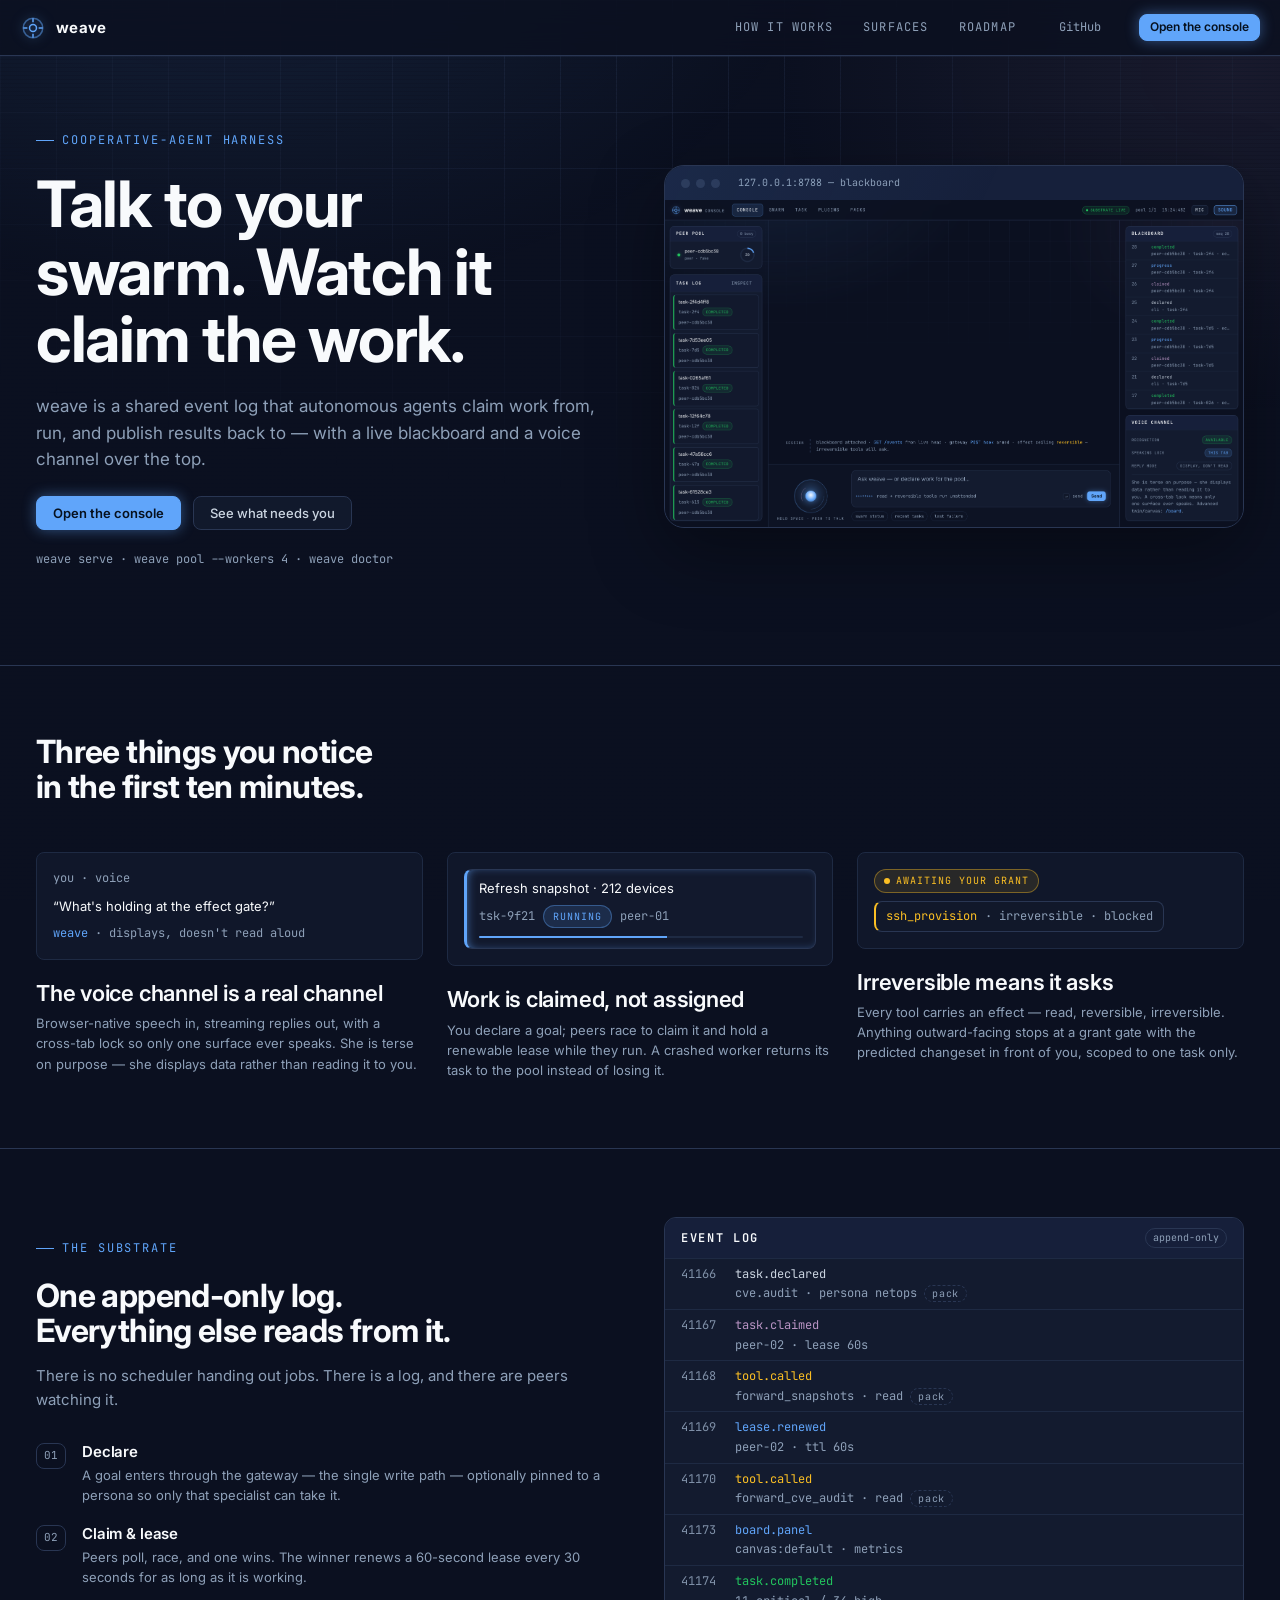
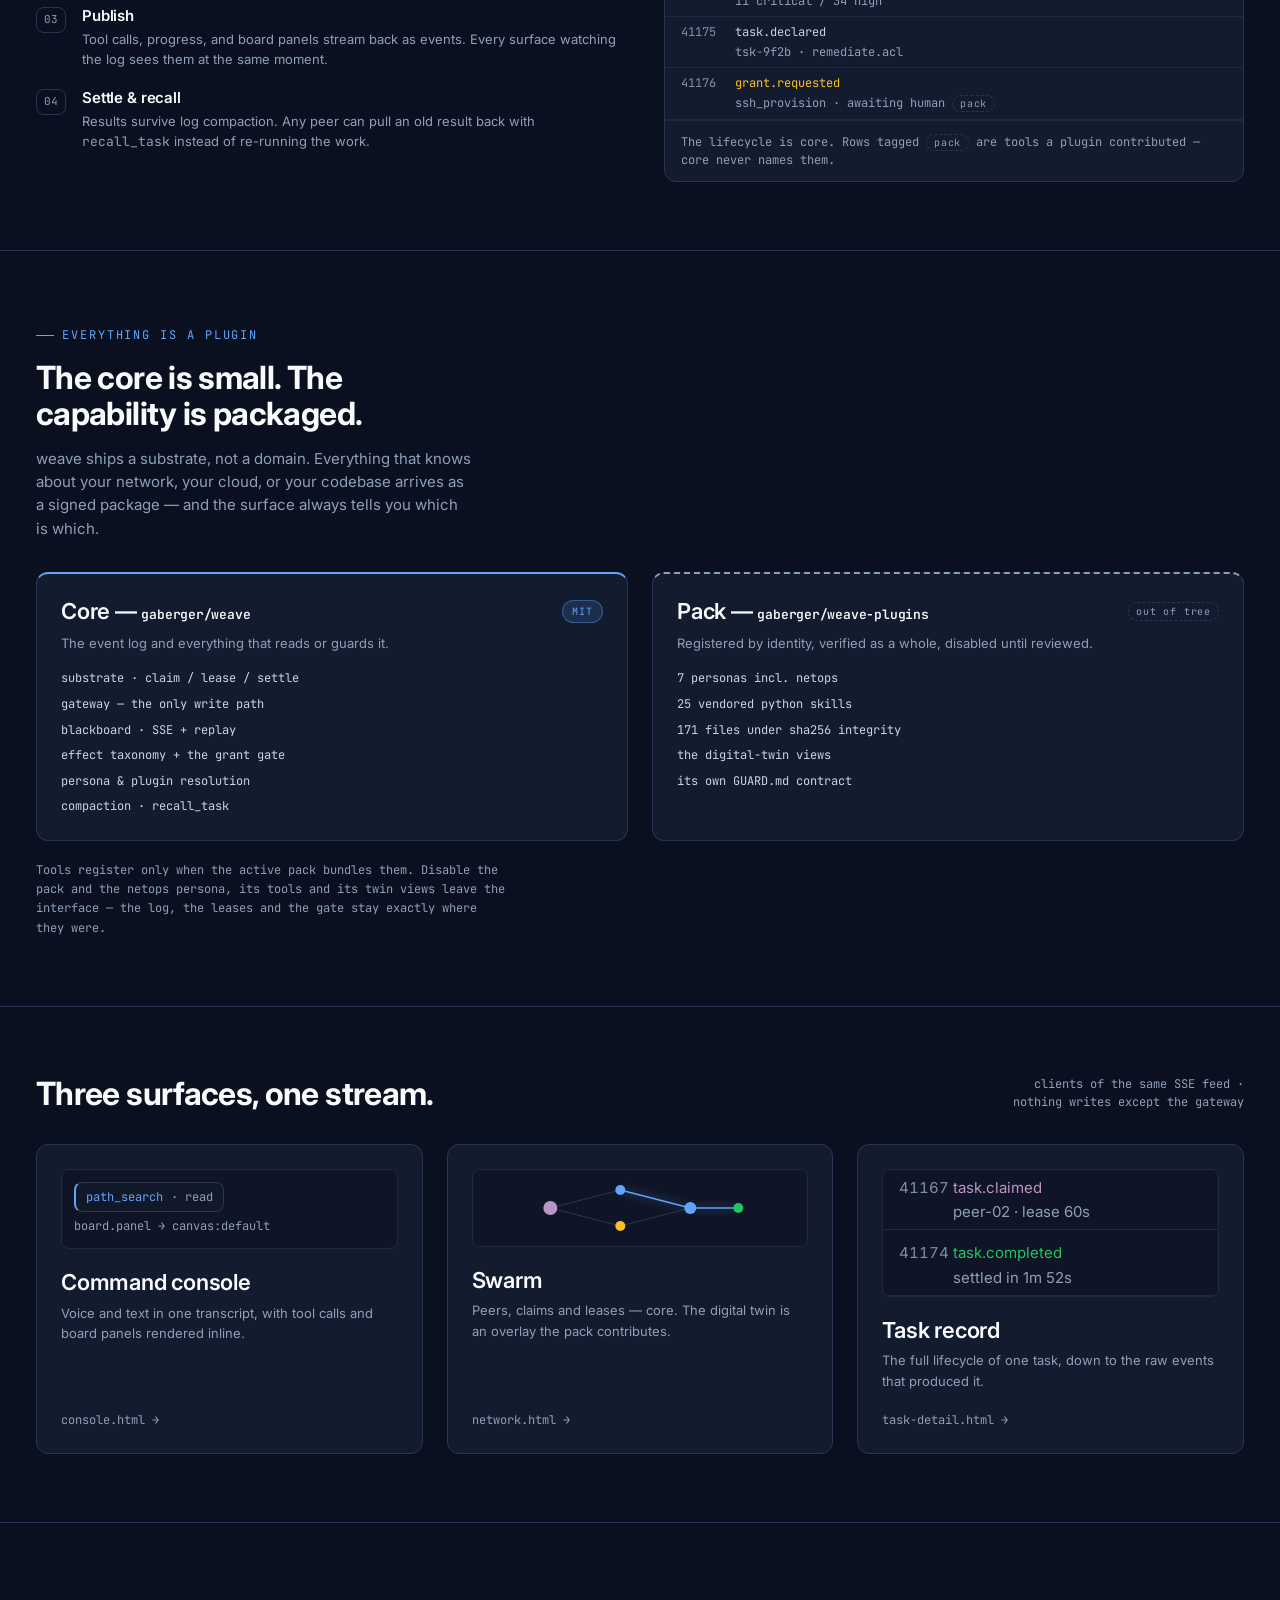
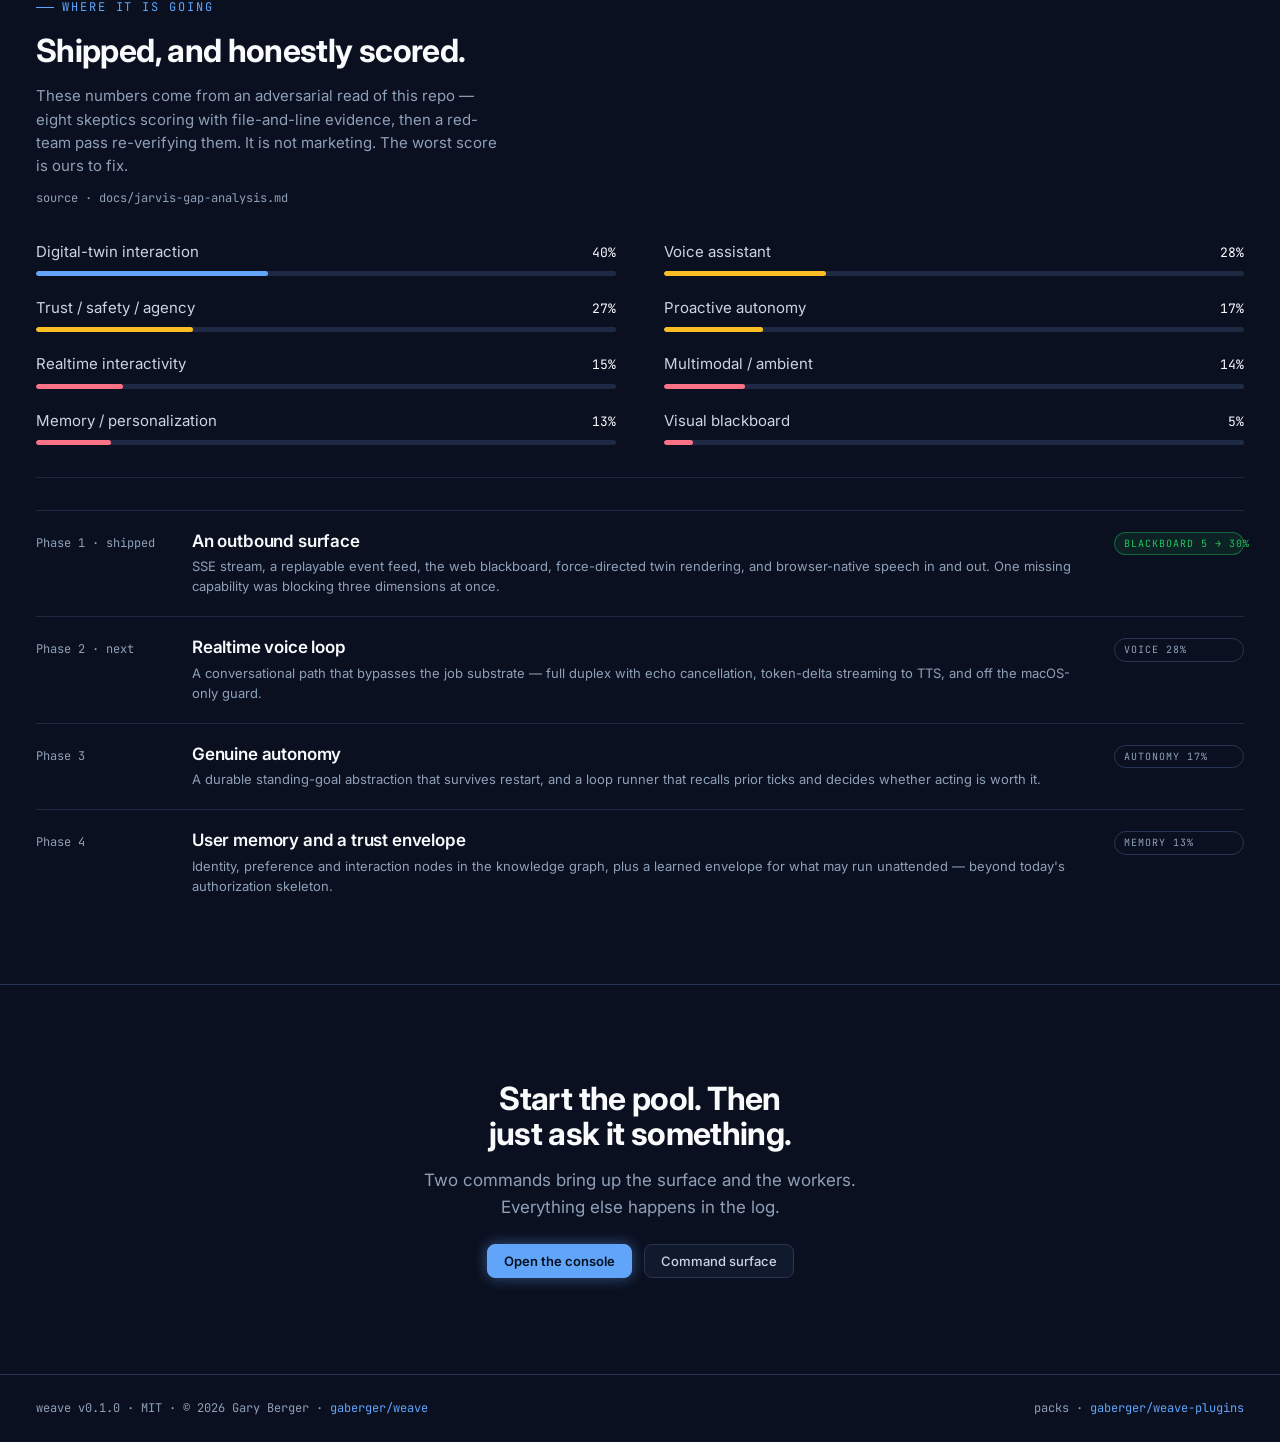
==== commit 5a99fd9a: "fix(site): use the actual console screenshot image.png is a COLD START splash — 'press any key to sk" ====
--- a/index.html
+++ b/index.html
@@ -23,7 +23,7 @@
   .shot .viewport { position: absolute; inset: 34px 0 0; overflow: hidden; }
   /* 1180px viewport puts the console on its 2-column breakpoint, so the
      transcript is legible at hero scale instead of being a grey smudge */
-  .shot img#shot-frame { position: absolute; inset: 0; z-index: 1; width: 100%; height: 100%; object-fit: cover; object-position: top left; display: block; border: 0; }
+  .shot img#shot-frame { position: absolute; inset: 0; z-index: 1; width: 100%; height: 100%; object-fit: cover; object-position: top center; display: block; border: 0; }
   .shot .glare { position: absolute; inset: 0; pointer-events: none; background: linear-gradient(115deg, color-mix(in oklab, var(--accent) 7%, transparent), transparent 46%); }
 
   .split { display: grid; grid-template-columns: 1fr 1fr; gap: var(--space-12); align-items: center; }
@@ -98,7 +98,7 @@
     .split { grid-template-columns: 1fr; gap: var(--space-8); }
     .log-row { grid-template-columns: 1fr; gap: var(--space-2); }
     .log-row .pull { text-align: left; }
-    .shot img#shot-frame { position: absolute; inset: 0; z-index: 1; width: 100%; height: 100%; object-fit: cover; object-position: top left; display: block; border: 0; }
+    .shot img#shot-frame { position: absolute; inset: 0; z-index: 1; width: 100%; height: 100%; object-fit: cover; object-position: top center; display: block; border: 0; }
   }
 </style>
 </head>
@@ -160,7 +160,7 @@
                   <br /><a class="hot" href="console.html">Open it directly →</a>
                 </p>
               </div>
-              <img src="image.png" alt="the weave console: peer pool, task log, and the live event stream" id="shot-frame" />
+              <img src="console-shot.png" alt="the weave console: peer pool, task log, blackboard, and voice channel" id="shot-frame" />
             </div>
             <div class="glare" aria-hidden="true"></div>
           </div>
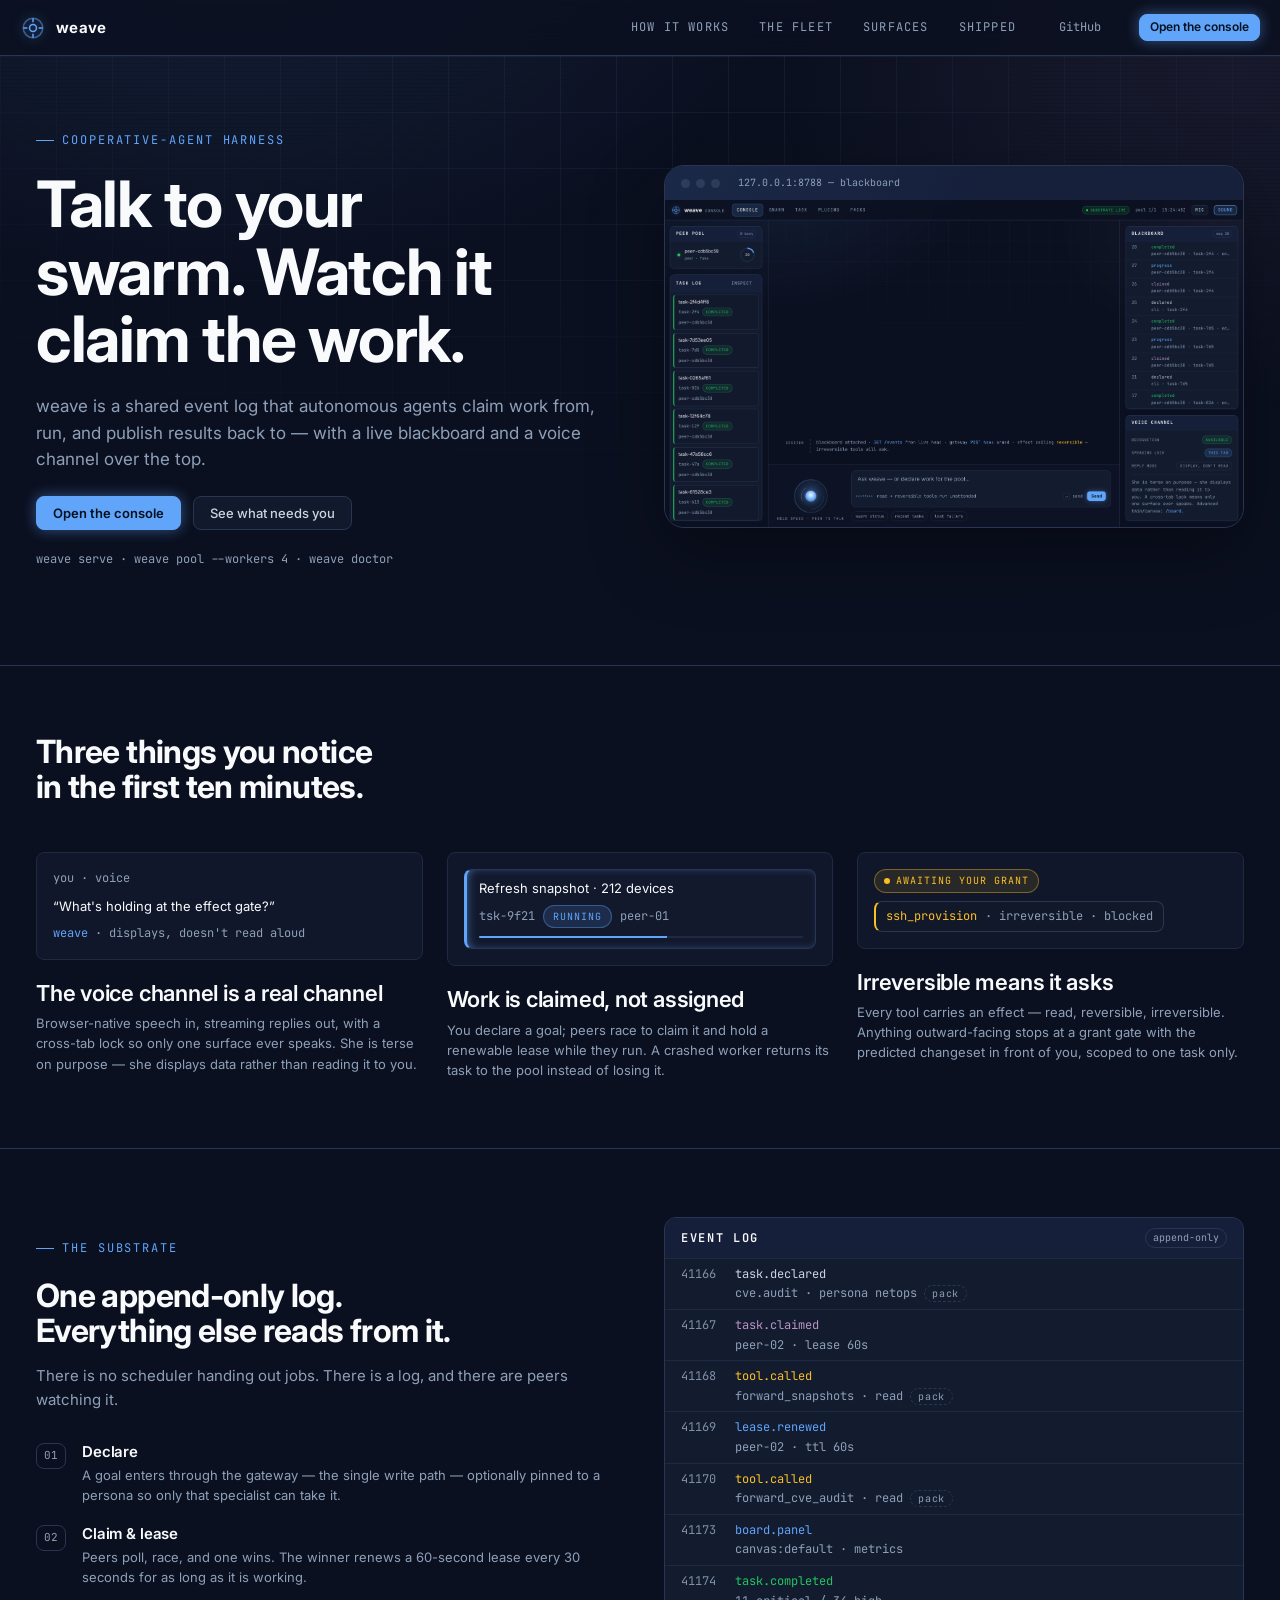
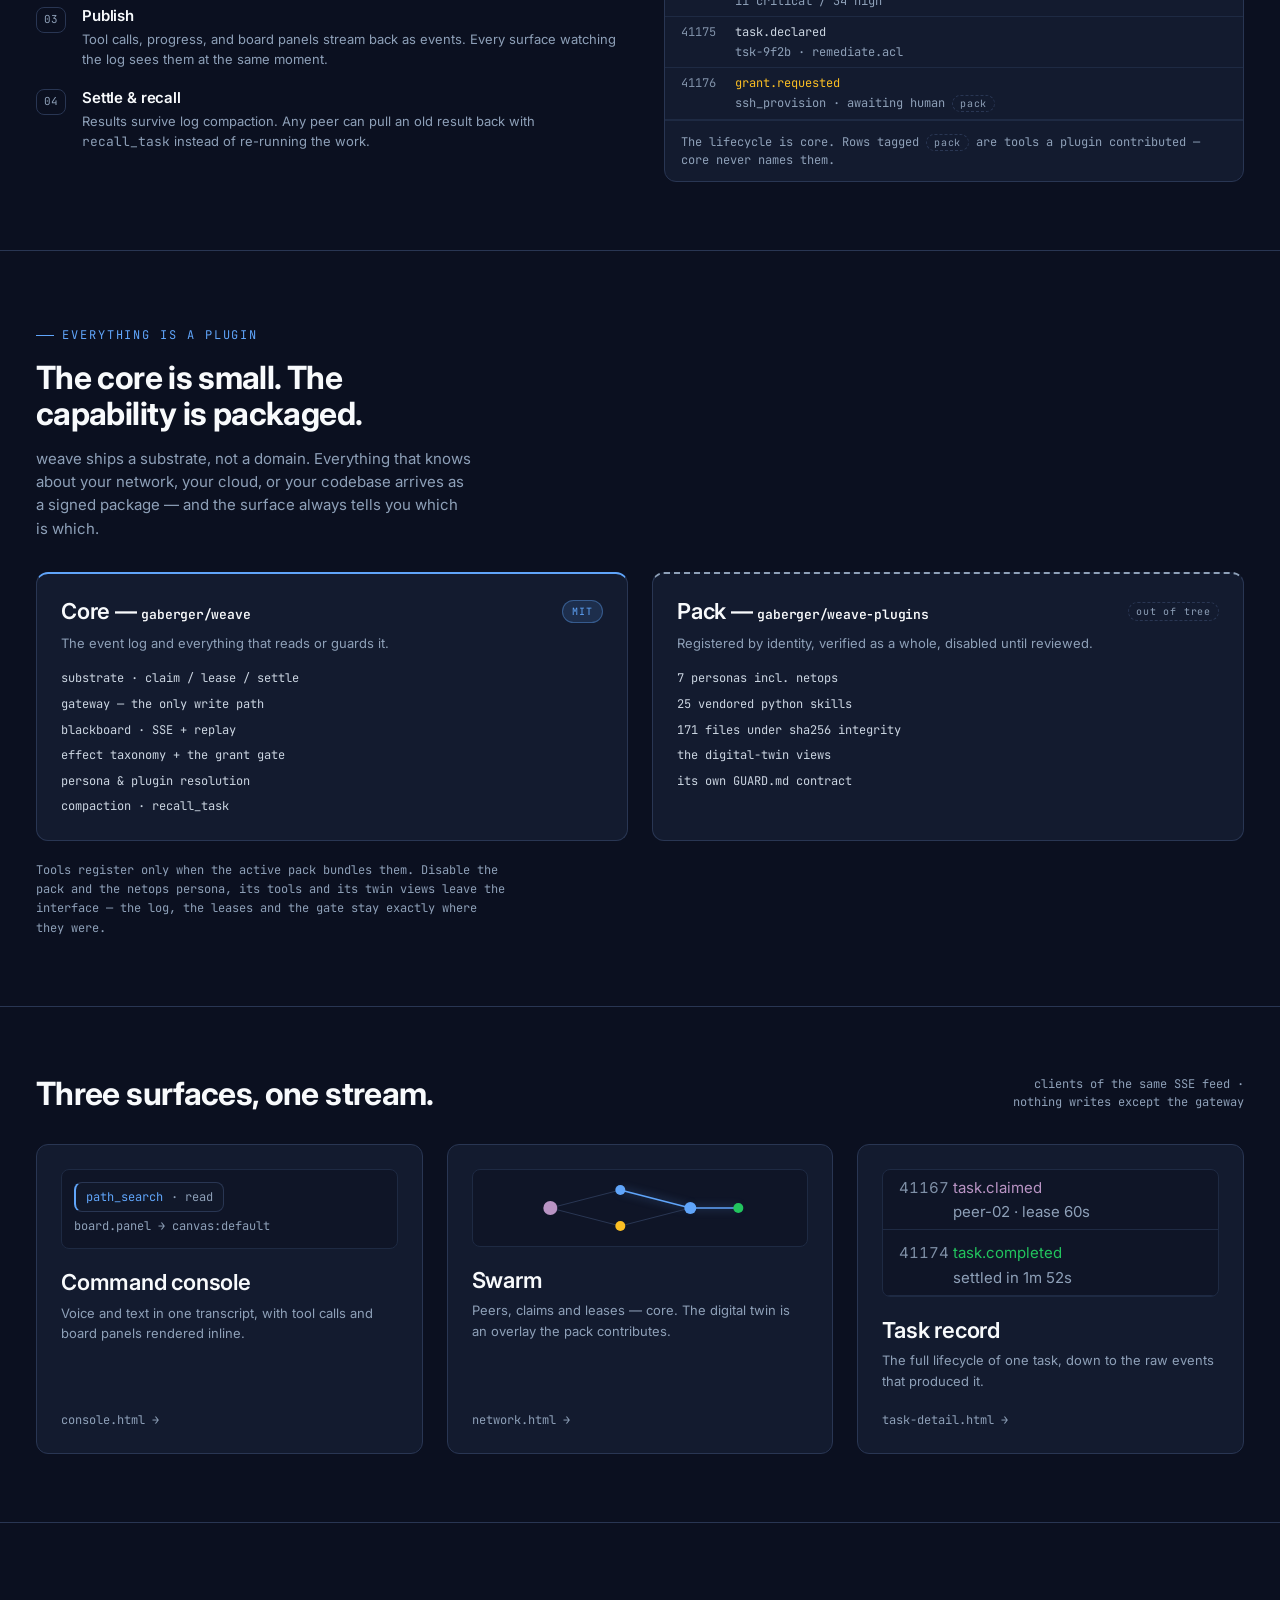
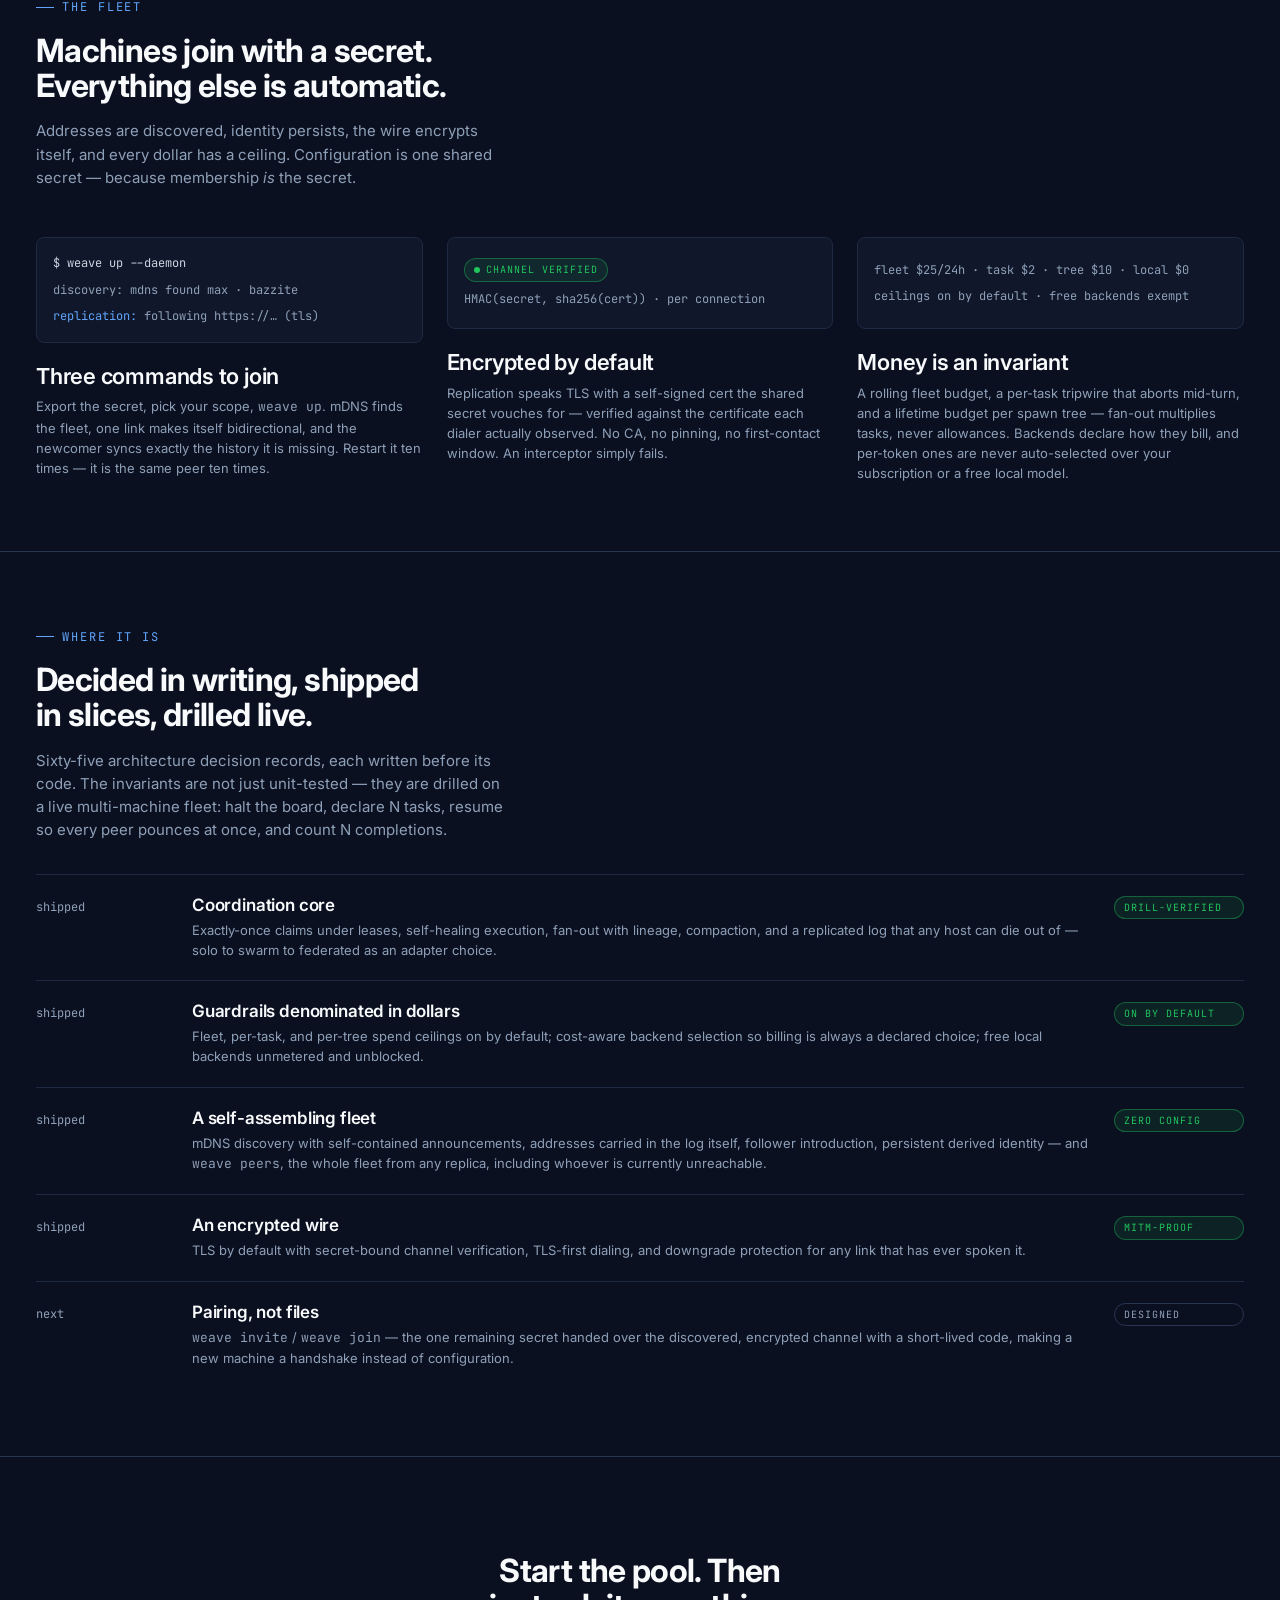
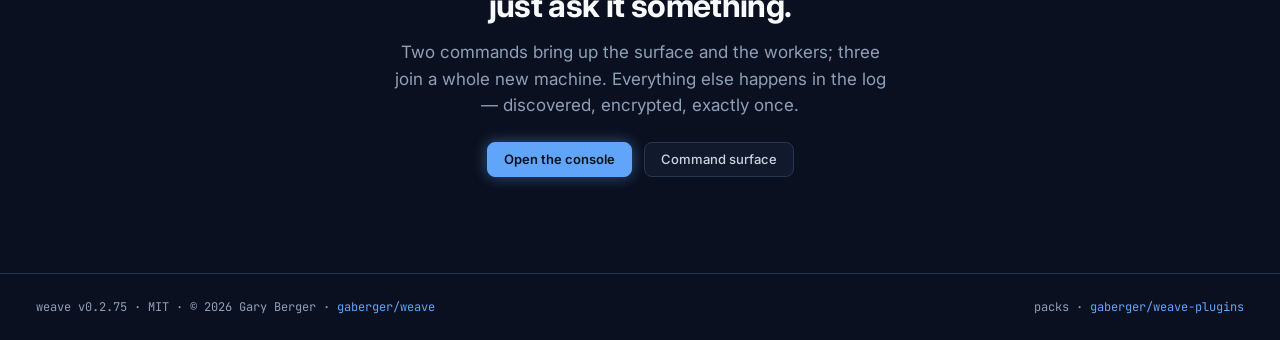
==== commit e2097673: "landing: v0.2.75 — the fleet section (three-command join, encrypted wire, budgets) and the shipped l" ====
--- a/index.html
+++ b/index.html
@@ -117,8 +117,9 @@
     <div class="spacer"></div>
     <nav class="mainnav" aria-label="Primary">
       <a href="#how">How it works</a>
+      <a href="#fleet">The fleet</a>
       <a href="#surfaces">Surfaces</a>
-      <a href="#roadmap">Roadmap</a>
+      <a href="#roadmap">Shipped</a>
     </nav>
     <a class="meta" href="https://github.com/weave-registry/weave"
        style="display:inline-flex;align-items:center;min-height:26px;padding:0 10px;margin-right:var(--space-2);border-radius:var(--radius-sm)">GitHub</a>
@@ -348,63 +349,100 @@
       </div>
     </section>
 
-    <!-- roadmap -->
+    <!-- the fleet -->
+    <section class="section" style="padding-block:var(--section-y-tablet);border-top:1px solid var(--border)" id="fleet" data-od-id="fleet">
+      <div class="container-wide" style="max-width:1440px">
+        <div style="max-width:52ch;margin-bottom:var(--space-12)">
+          <p class="eyebrow" style="margin-bottom:var(--space-4)">The fleet</p>
+          <h2 style="font-size:var(--text-2xl)">Machines join with a secret. Everything else is automatic.</h2>
+          <p class="lead" style="margin-top:var(--space-4);font-size:var(--text-base)">
+            Addresses are discovered, identity persists, the wire encrypts itself, and every dollar has a ceiling.
+            Configuration is one shared secret — because membership <em>is</em> the secret.
+          </p>
+        </div>
+        <div class="grid-3">
+          <div class="feature" data-od-id="feature-join">
+            <div class="frag">
+              <span class="mono" style="font-size:var(--text-xs);color:var(--fg-2)">$ weave up --daemon</span>
+              <span class="meta">discovery: mdns found max · bazzite</span>
+              <span class="meta"><span class="hot">replication:</span> following https://… <span class="mono">(tls)</span></span>
+            </div>
+            <h3>Three commands to join</h3>
+            <p>Export the secret, pick your scope, <span class="mono">weave up</span>. mDNS finds the fleet, one link makes itself bidirectional, and the newcomer syncs exactly the history it is missing. Restart it ten times — it is the same peer ten times.</p>
+          </div>
+          <div class="feature" data-od-id="feature-wire">
+            <div class="frag">
+              <span class="pill pill-ok" style="align-self:flex-start"><span class="dot"></span> channel verified</span>
+              <span class="meta mono">HMAC(secret, sha256(cert)) · per connection</span>
+            </div>
+            <h3>Encrypted by default</h3>
+            <p>Replication speaks TLS with a self-signed cert the shared secret vouches for — verified against the certificate each dialer actually observed. No CA, no pinning, no first-contact window. An interceptor simply fails.</p>
+          </div>
+          <div class="feature" data-od-id="feature-budget">
+            <div class="frag">
+              <span class="meta mono">fleet $25/24h · task $2 · tree $10 · local $0</span>
+              <span class="meta">ceilings on by default · free backends exempt</span>
+            </div>
+            <h3>Money is an invariant</h3>
+            <p>A rolling fleet budget, a per-task tripwire that aborts mid-turn, and a lifetime budget per spawn tree — fan-out multiplies tasks, never allowances. Backends declare how they bill, and per-token ones are never auto-selected over your subscription or a free local model.</p>
+          </div>
+        </div>
+      </div>
+    </section>
+
+    <!-- shipped -->
     <section class="section" style="padding-block:var(--section-y-tablet);border-top:1px solid var(--border)" id="roadmap" data-od-id="roadmap">
       <div class="container-wide" style="max-width:1440px">
         <div style="max-width:52ch;margin-bottom:var(--space-8)">
-          <p class="eyebrow" style="margin-bottom:var(--space-4)">Where it is going</p>
-          <h2 style="font-size:var(--text-2xl)">Shipped, and honestly scored.</h2>
+          <p class="eyebrow" style="margin-bottom:var(--space-4)">Where it is</p>
+          <h2 style="font-size:var(--text-2xl)">Decided in writing, shipped in slices, drilled live.</h2>
           <p class="lead" style="margin-top:var(--space-4);font-size:var(--text-base)">
-            These numbers come from an adversarial read of this repo — eight skeptics scoring with file-and-line
-            evidence, then a red-team pass re-verifying them. It is not marketing. The worst score is ours to fix.
+            Sixty-five architecture decision records, each written before its code. The invariants are not just
+            unit-tested — they are drilled on a live multi-machine fleet: halt the board, declare N tasks, resume
+            so every peer pounces at once, and count N completions.
           </p>
-          <p class="meta" style="margin-top:var(--space-3)">source · <span class="mono">docs/jarvis-gap-analysis.md</span></p>
-        </div>
-
-        <!-- the scorecard the phases are measured against -->
-        <div class="scorecard" data-od-id="scorecard">
-          <div class="dim-row"><span class="n">Digital-twin interaction</span><span class="p num">40%</span><span class="bar"><i style="width:40%"></i></span></div>
-          <div class="dim-row mid"><span class="n">Voice assistant</span><span class="p num">28%</span><span class="bar"><i style="width:28%"></i></span></div>
-          <div class="dim-row mid"><span class="n">Trust / safety / agency</span><span class="p num">27%</span><span class="bar"><i style="width:27%"></i></span></div>
-          <div class="dim-row mid"><span class="n">Proactive autonomy</span><span class="p num">17%</span><span class="bar"><i style="width:17%"></i></span></div>
-          <div class="dim-row low"><span class="n">Realtime interactivity</span><span class="p num">15%</span><span class="bar"><i style="width:15%"></i></span></div>
-          <div class="dim-row low"><span class="n">Multimodal / ambient</span><span class="p num">14%</span><span class="bar"><i style="width:14%"></i></span></div>
-          <div class="dim-row low"><span class="n">Memory / personalization</span><span class="p num">13%</span><span class="bar"><i style="width:13%"></i></span></div>
-          <div class="dim-row low"><span class="n">Visual blackboard</span><span class="p num">5%</span><span class="bar"><i style="width:5%"></i></span></div>
         </div>
 
         <div>
-          <article class="log-row" data-od-id="phase-1">
-            <span class="meta">Phase 1 · shipped</span>
+          <article class="log-row" data-od-id="phase-core">
+            <span class="meta">shipped</span>
             <div>
-              <h3>An outbound surface</h3>
-              <p>SSE stream, a replayable event feed, the web blackboard, force-directed twin rendering, and browser-native speech in and out. One missing capability was blocking three dimensions at once.</p>
-            </div>
-            <span class="pill pill-ok pull">blackboard 5 → 30%</span>
+              <h3>Coordination core</h3>
+              <p>Exactly-once claims under leases, self-healing execution, fan-out with lineage, compaction, and a replicated log that any host can die out of — solo to swarm to federated as an adapter choice.</p>
+            </div>
+            <span class="pill pill-ok pull">drill-verified</span>
           </article>
-          <article class="log-row" data-od-id="phase-2">
-            <span class="meta">Phase 2 · next</span>
+          <article class="log-row" data-od-id="phase-guardrails">
+            <span class="meta">shipped</span>
             <div>
-              <h3>Realtime voice loop</h3>
-              <p>A conversational path that bypasses the job substrate — full duplex with echo cancellation, token-delta streaming to TTS, and off the macOS-only guard.</p>
-            </div>
-            <span class="pill pull">voice 28%</span>
+              <h3>Guardrails denominated in dollars</h3>
+              <p>Fleet, per-task, and per-tree spend ceilings on by default; cost-aware backend selection so billing is always a declared choice; free local backends unmetered and unblocked.</p>
+            </div>
+            <span class="pill pill-ok pull">on by default</span>
           </article>
-          <article class="log-row" data-od-id="phase-3">
-            <span class="meta">Phase 3</span>
+          <article class="log-row" data-od-id="phase-fleet">
+            <span class="meta">shipped</span>
             <div>
-              <h3>Genuine autonomy</h3>
-              <p>A durable standing-goal abstraction that survives restart, and a loop runner that recalls prior ticks and decides whether acting is worth it.</p>
-            </div>
-            <span class="pill pull">autonomy 17%</span>
+              <h3>A self-assembling fleet</h3>
+              <p>mDNS discovery with self-contained announcements, addresses carried in the log itself, follower introduction, persistent derived identity — and <span class="mono">weave peers</span>, the whole fleet from any replica, including whoever is currently unreachable.</p>
+            </div>
+            <span class="pill pill-ok pull">zero config</span>
           </article>
-          <article class="log-row" data-od-id="phase-4">
-            <span class="meta">Phase 4</span>
+          <article class="log-row" data-od-id="phase-wire">
+            <span class="meta">shipped</span>
             <div>
-              <h3>User memory and a trust envelope</h3>
-              <p>Identity, preference and interaction nodes in the knowledge graph, plus a learned envelope for what may run unattended — beyond today's authorization skeleton.</p>
-            </div>
-            <span class="pill pull">memory 13%</span>
+              <h3>An encrypted wire</h3>
+              <p>TLS by default with secret-bound channel verification, TLS-first dialing, and downgrade protection for any link that has ever spoken it.</p>
+            </div>
+            <span class="pill pill-ok pull">MITM-proof</span>
+          </article>
+          <article class="log-row" data-od-id="phase-next">
+            <span class="meta">next</span>
+            <div>
+              <h3>Pairing, not files</h3>
+              <p><span class="mono">weave invite</span> / <span class="mono">weave join</span> — the one remaining secret handed over the discovered, encrypted channel with a short-lived code, making a new machine a handshake instead of configuration.</p>
+            </div>
+            <span class="pill pull">designed</span>
           </article>
         </div>
       </div>
@@ -415,7 +453,8 @@
       <div class="container" style="max-width:640px">
         <h2 style="font-size:var(--text-2xl)">Start the pool. Then just ask it something.</h2>
         <p class="lead" style="margin:var(--space-4) auto var(--space-6);max-width:46ch">
-          Two commands bring up the surface and the workers. Everything else happens in the log.
+          Two commands bring up the surface and the workers; three join a whole new machine.
+          Everything else happens in the log — discovered, encrypted, exactly once.
         </p>
         <div class="row" style="justify-content:center;gap:var(--space-3)">
           <a class="btn btn-primary" href="console.html">Open the console</a>
@@ -428,7 +467,7 @@
   <footer style="border-top:1px solid var(--border);padding-block:var(--space-6)" data-od-id="footer">
     <div class="container-wide row-between wrap" style="max-width:1440px">
       <span class="meta">
-        weave <span class="mono">v0.1.0</span> · MIT · © 2026 Gary Berger ·
+        weave <span class="mono">v0.2.75</span> · MIT · © 2026 Gary Berger ·
         <a class="hot" href="https://github.com/weave-registry/weave">gaberger/weave</a>
       </span>
       <span class="meta">packs · <a class="hot mono" href="https://github.com/weave-registry/weave-labs">gaberger/weave-plugins</a></span>
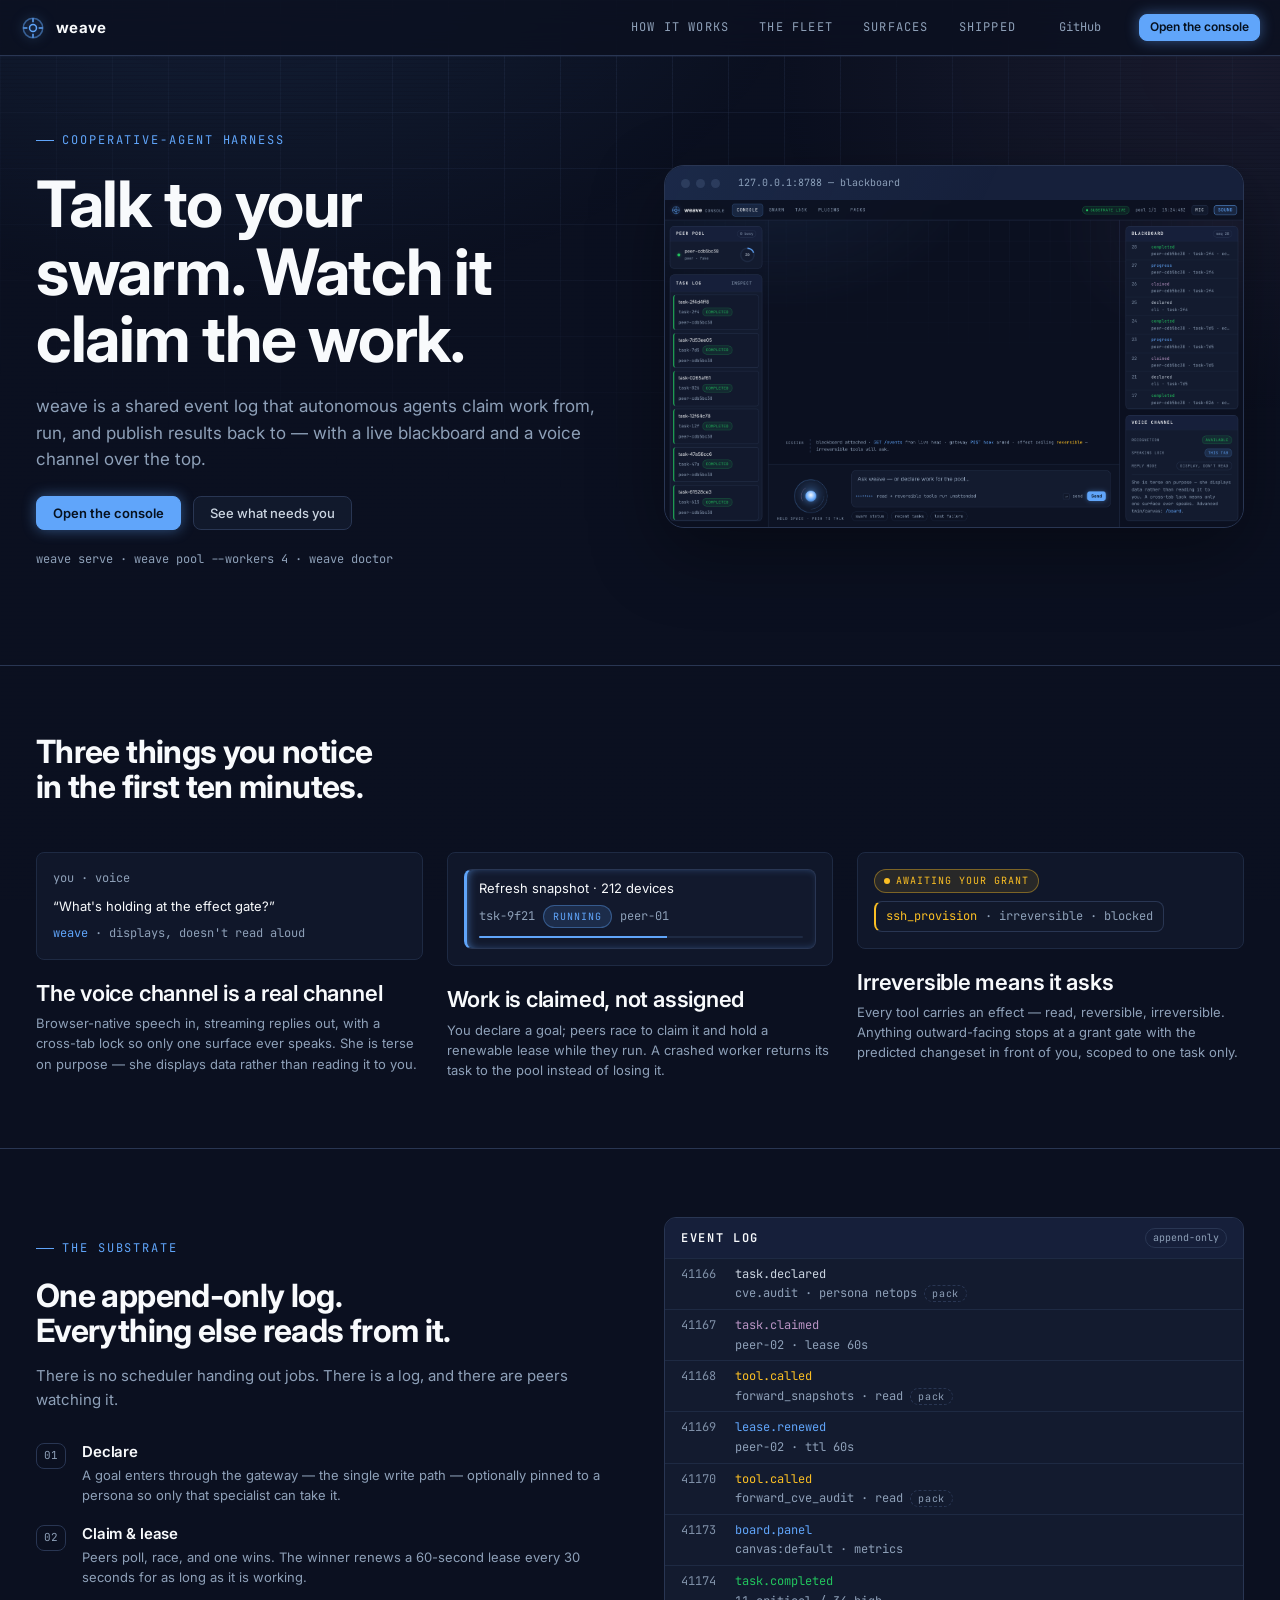
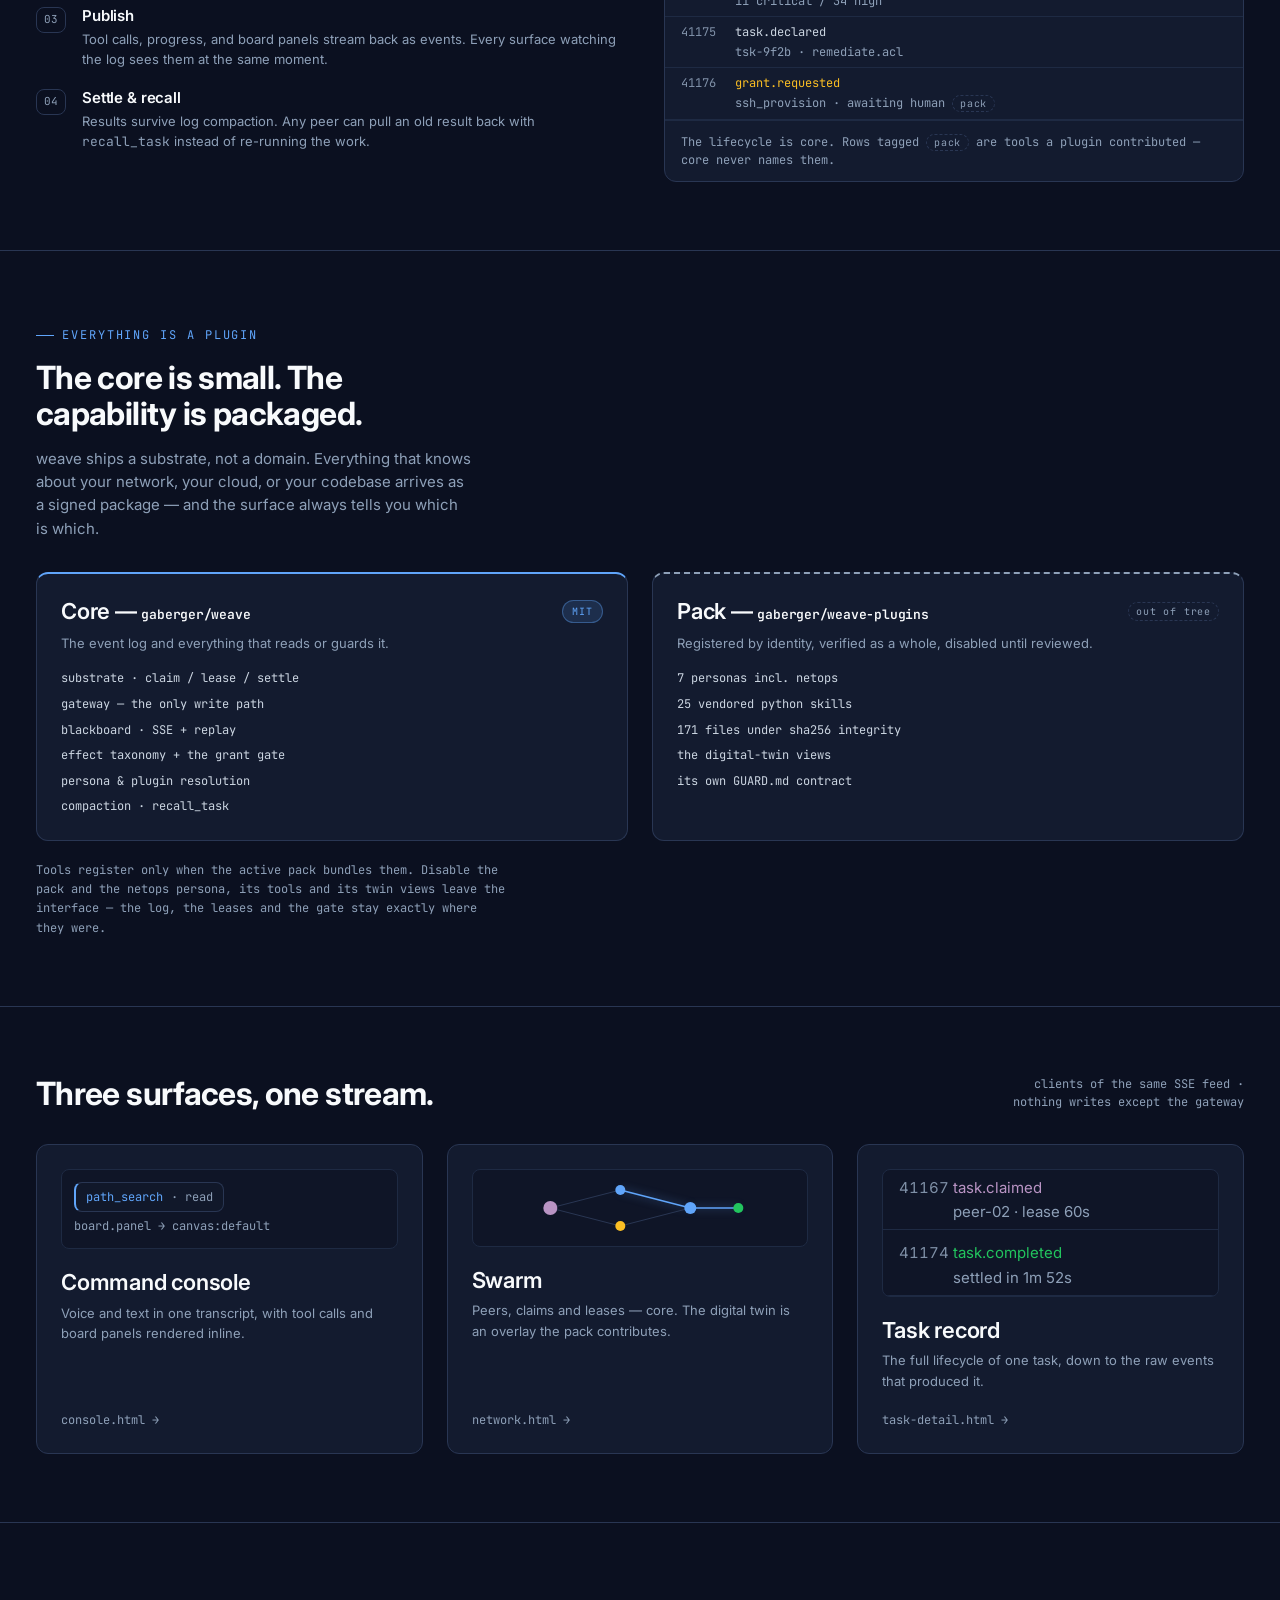
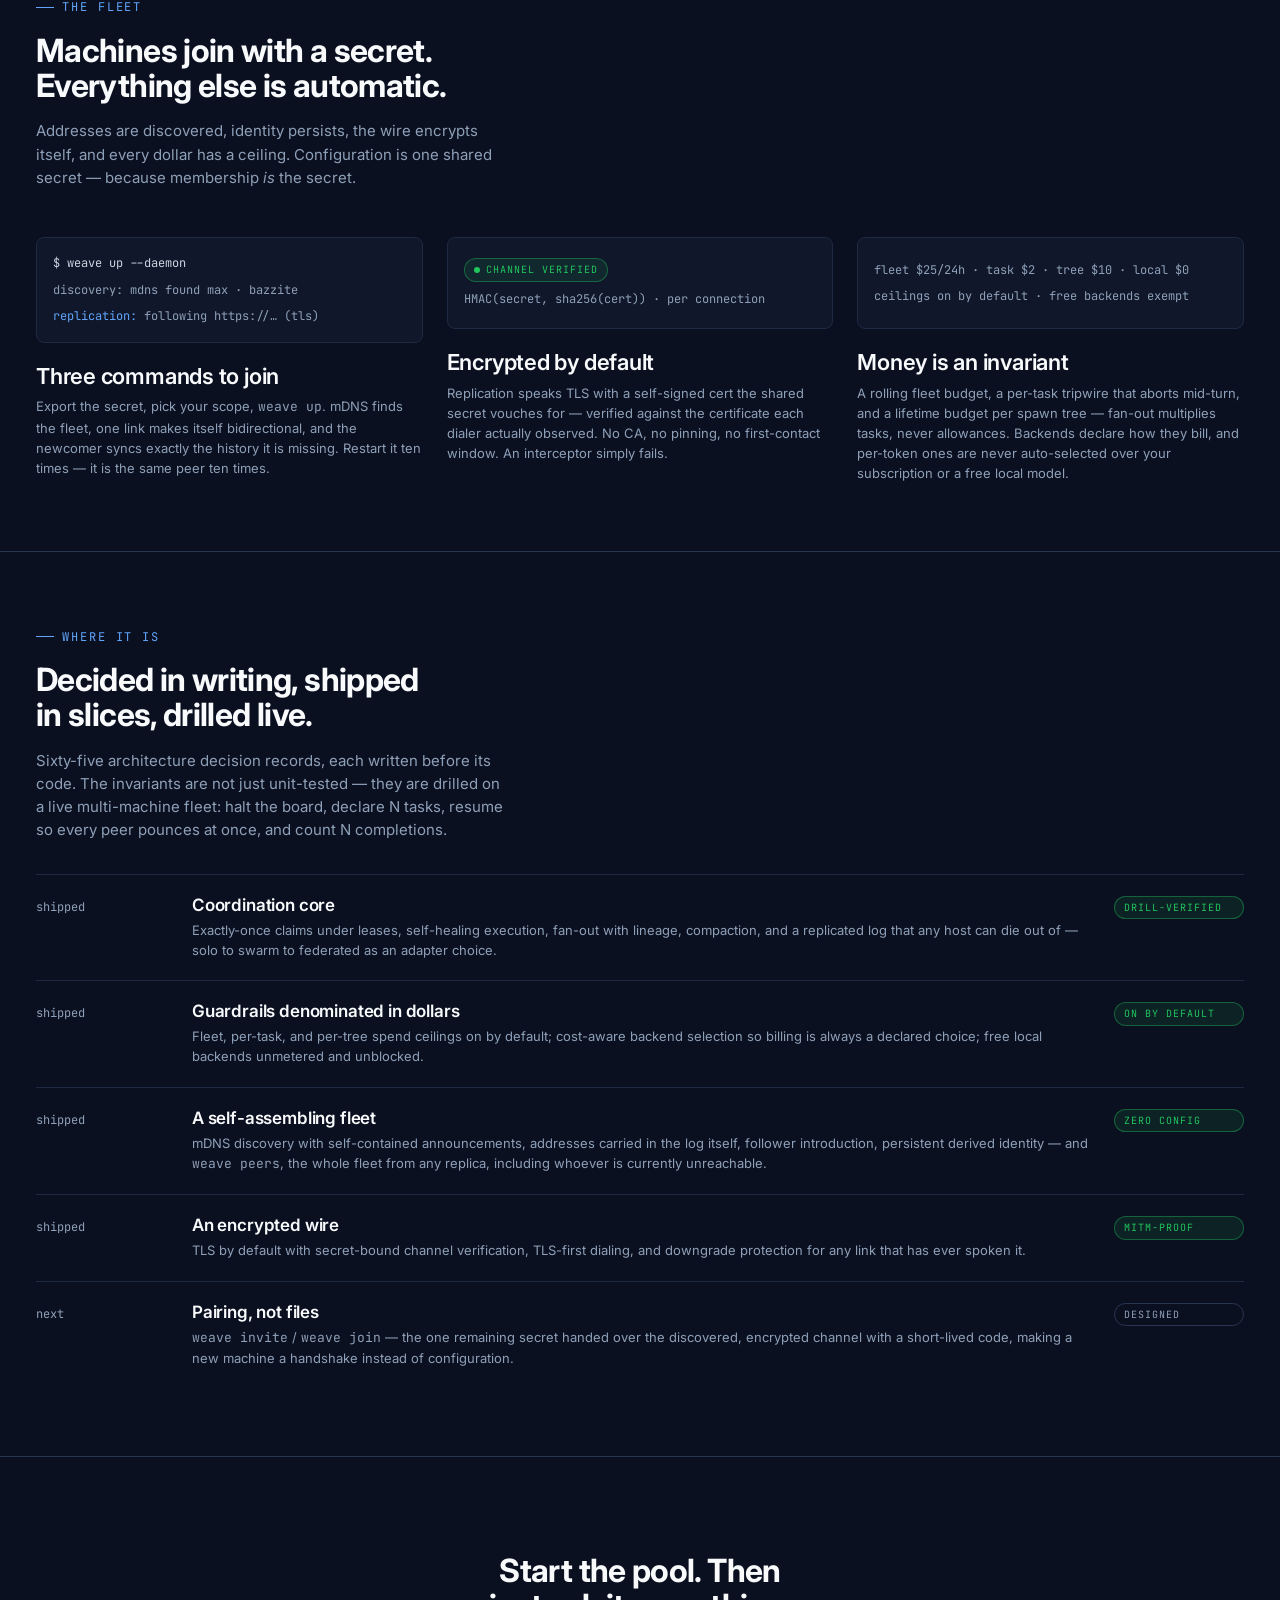
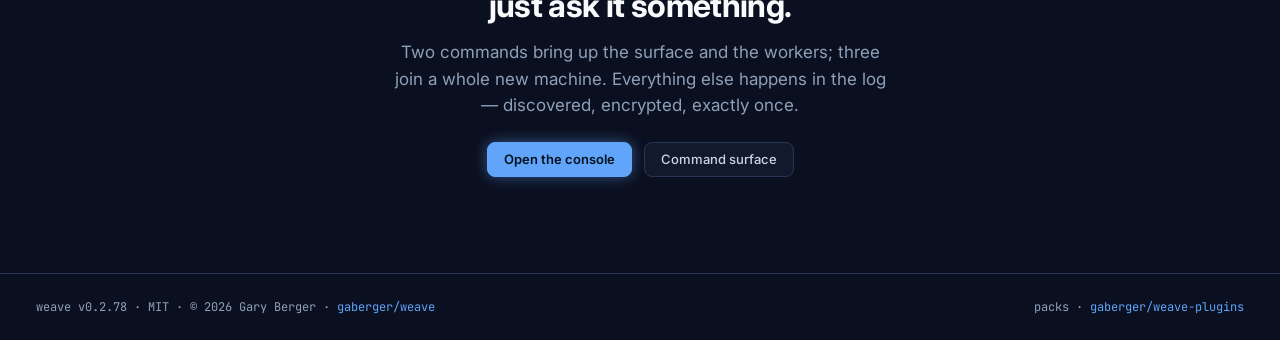
==== commit 30534c7c: "surfaces: converge the overview with the shipped console (v0.2.78) Real vitals (TLS console/gateway/" ====
--- a/index.html
+++ b/index.html
@@ -467,7 +467,7 @@
   <footer style="border-top:1px solid var(--border);padding-block:var(--space-6)" data-od-id="footer">
     <div class="container-wide row-between wrap" style="max-width:1440px">
       <span class="meta">
-        weave <span class="mono">v0.2.75</span> · MIT · © 2026 Gary Berger ·
+        weave <span class="mono">v0.2.78</span> · MIT · © 2026 Gary Berger ·
         <a class="hot" href="https://github.com/weave-registry/weave">gaberger/weave</a>
       </span>
       <span class="meta">packs · <a class="hot mono" href="https://github.com/weave-registry/weave-labs">gaberger/weave-plugins</a></span>
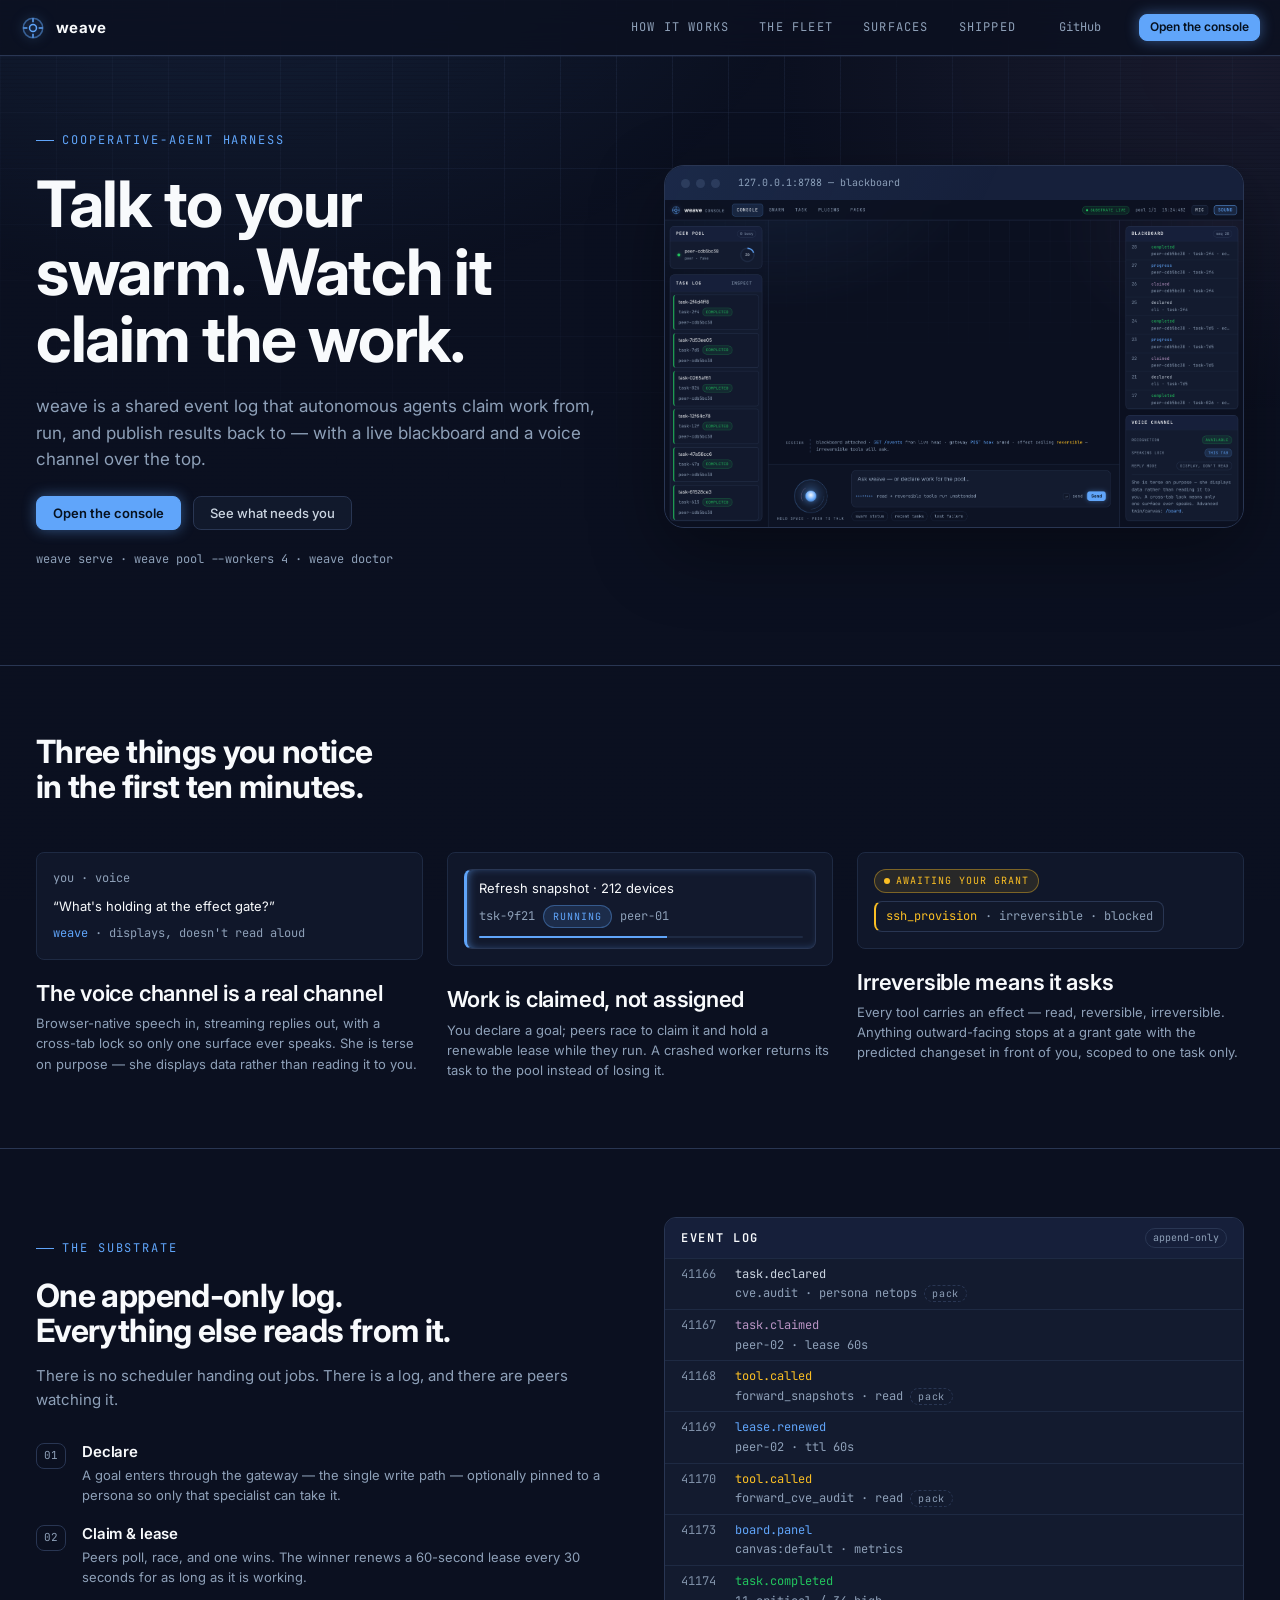
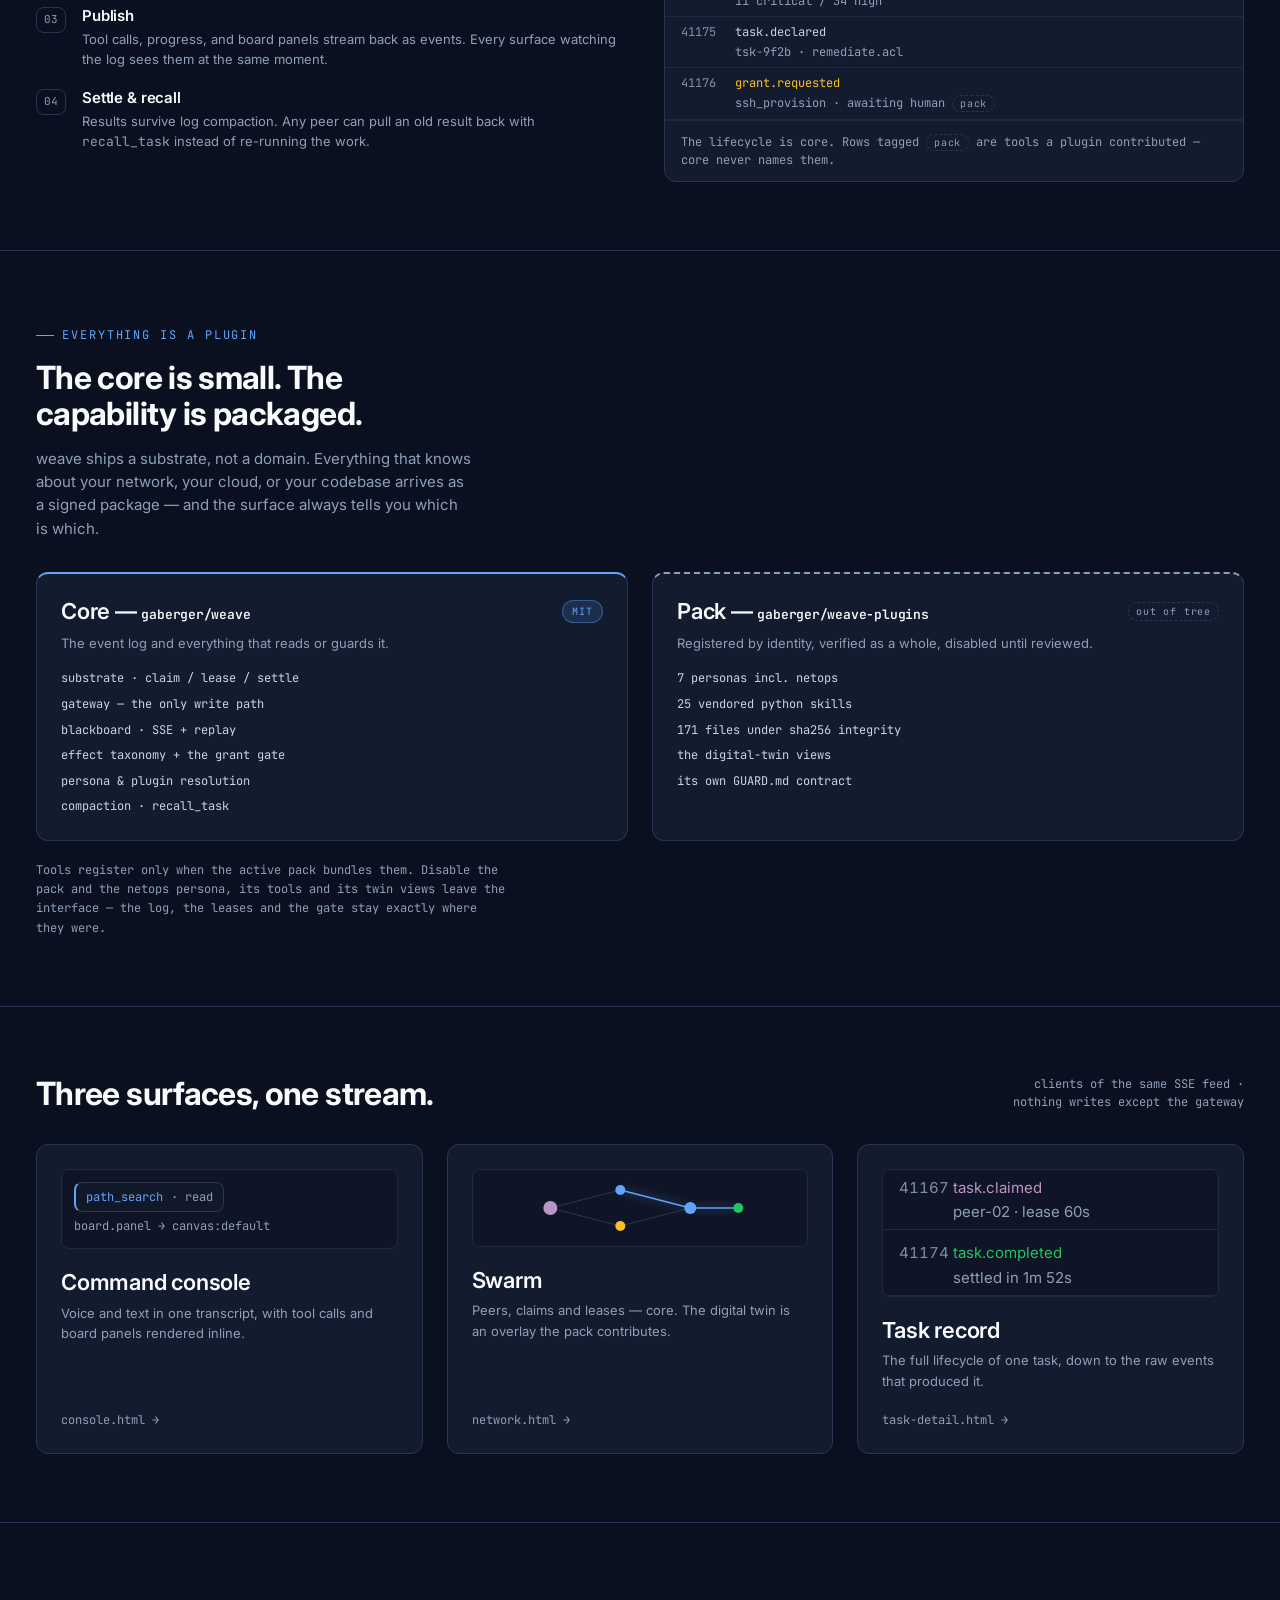
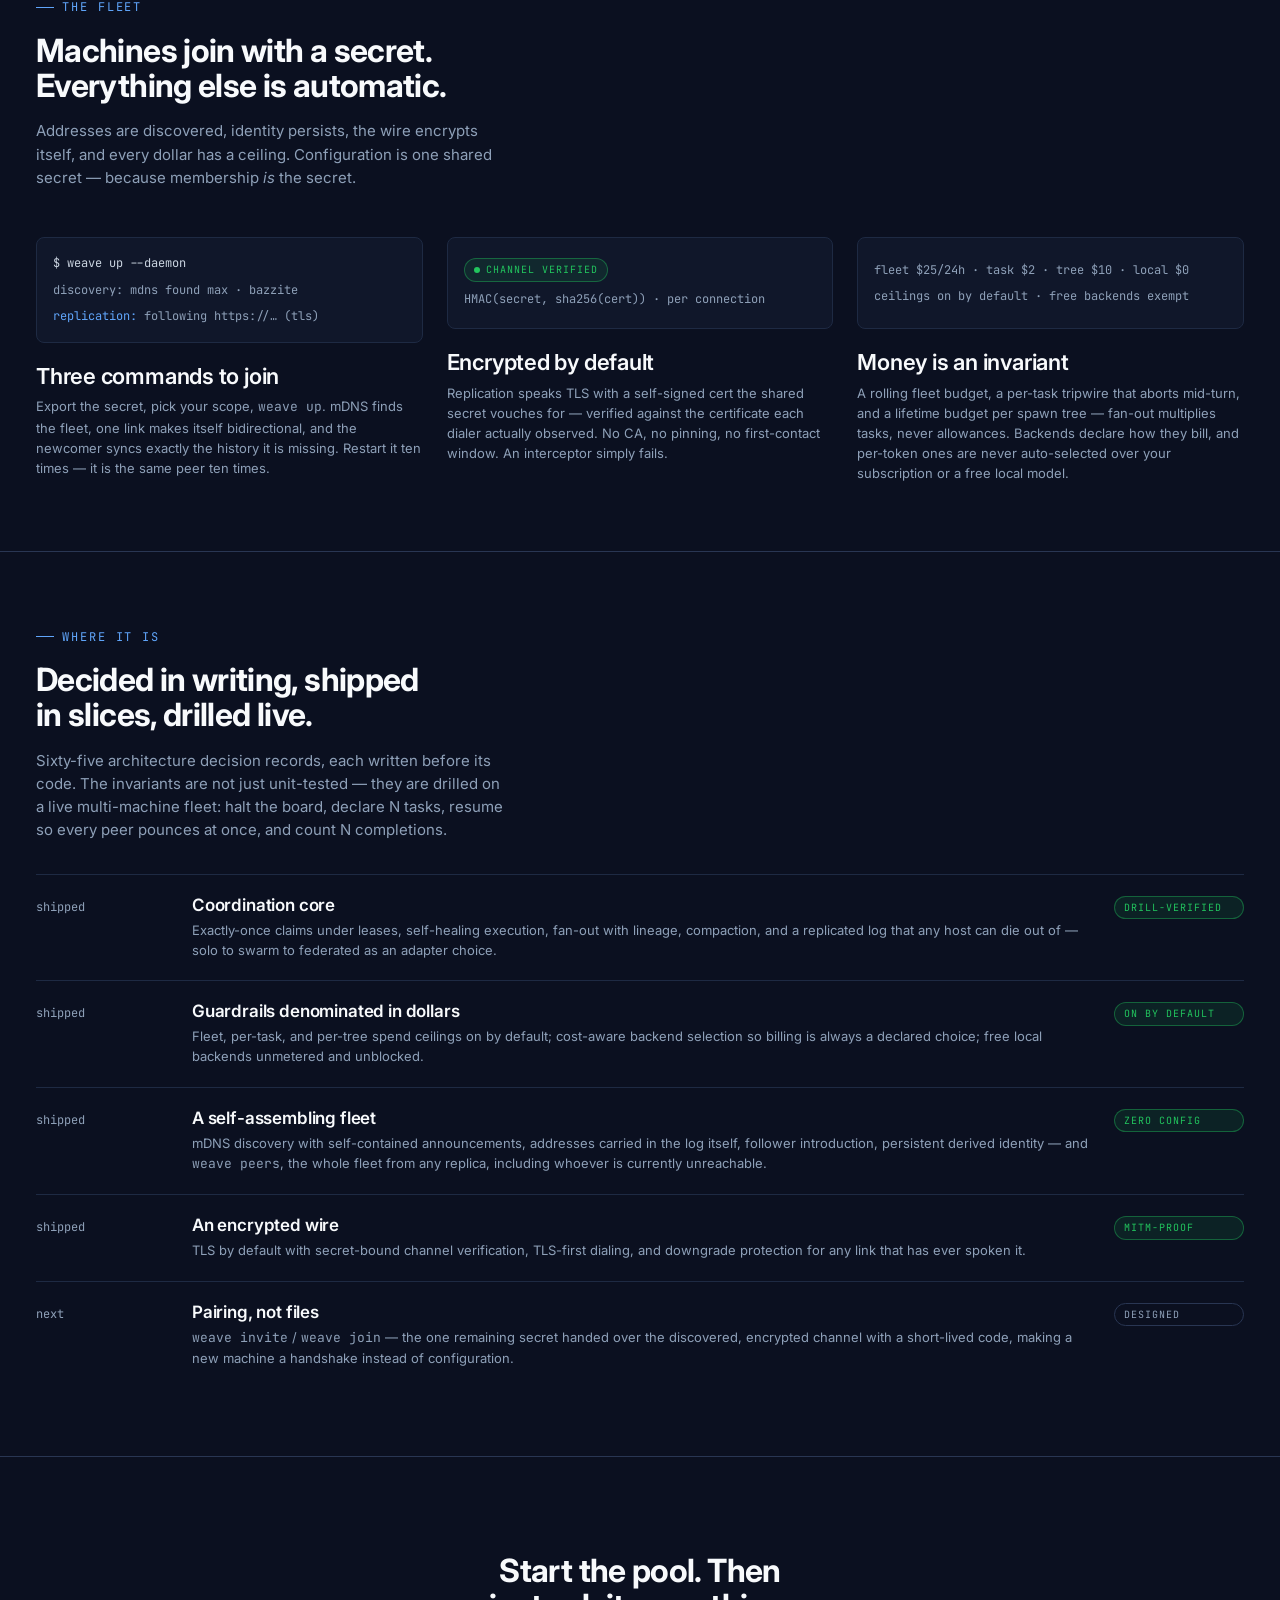
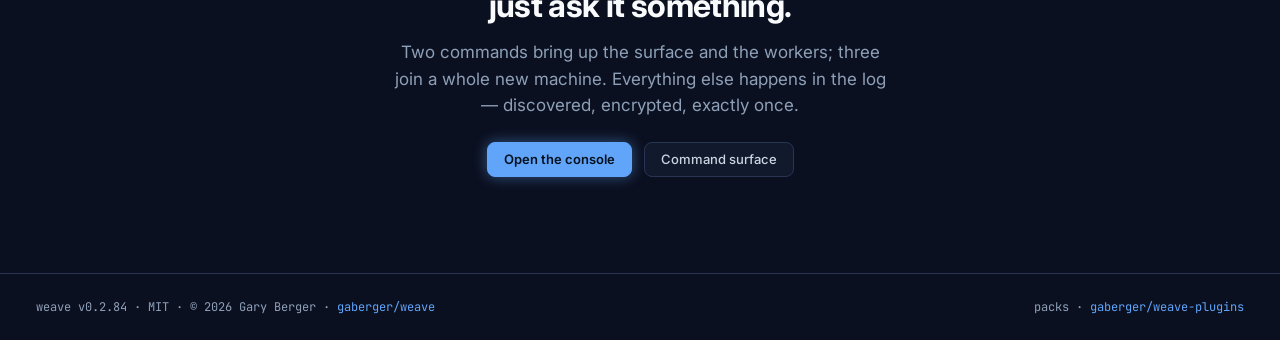
==== commit a85d3fdc: "assurance: the standing proof as a page (v0.2.84) Claims mapped to running enforcement — chaos storm" ====
--- a/index.html
+++ b/index.html
@@ -467,7 +467,7 @@
   <footer style="border-top:1px solid var(--border);padding-block:var(--space-6)" data-od-id="footer">
     <div class="container-wide row-between wrap" style="max-width:1440px">
       <span class="meta">
-        weave <span class="mono">v0.2.78</span> · MIT · © 2026 Gary Berger ·
+        weave <span class="mono">v0.2.84</span> · MIT · © 2026 Gary Berger ·
         <a class="hot" href="https://github.com/weave-registry/weave">gaberger/weave</a>
       </span>
       <span class="meta">packs · <a class="hot mono" href="https://github.com/weave-registry/weave-labs">gaberger/weave-plugins</a></span>
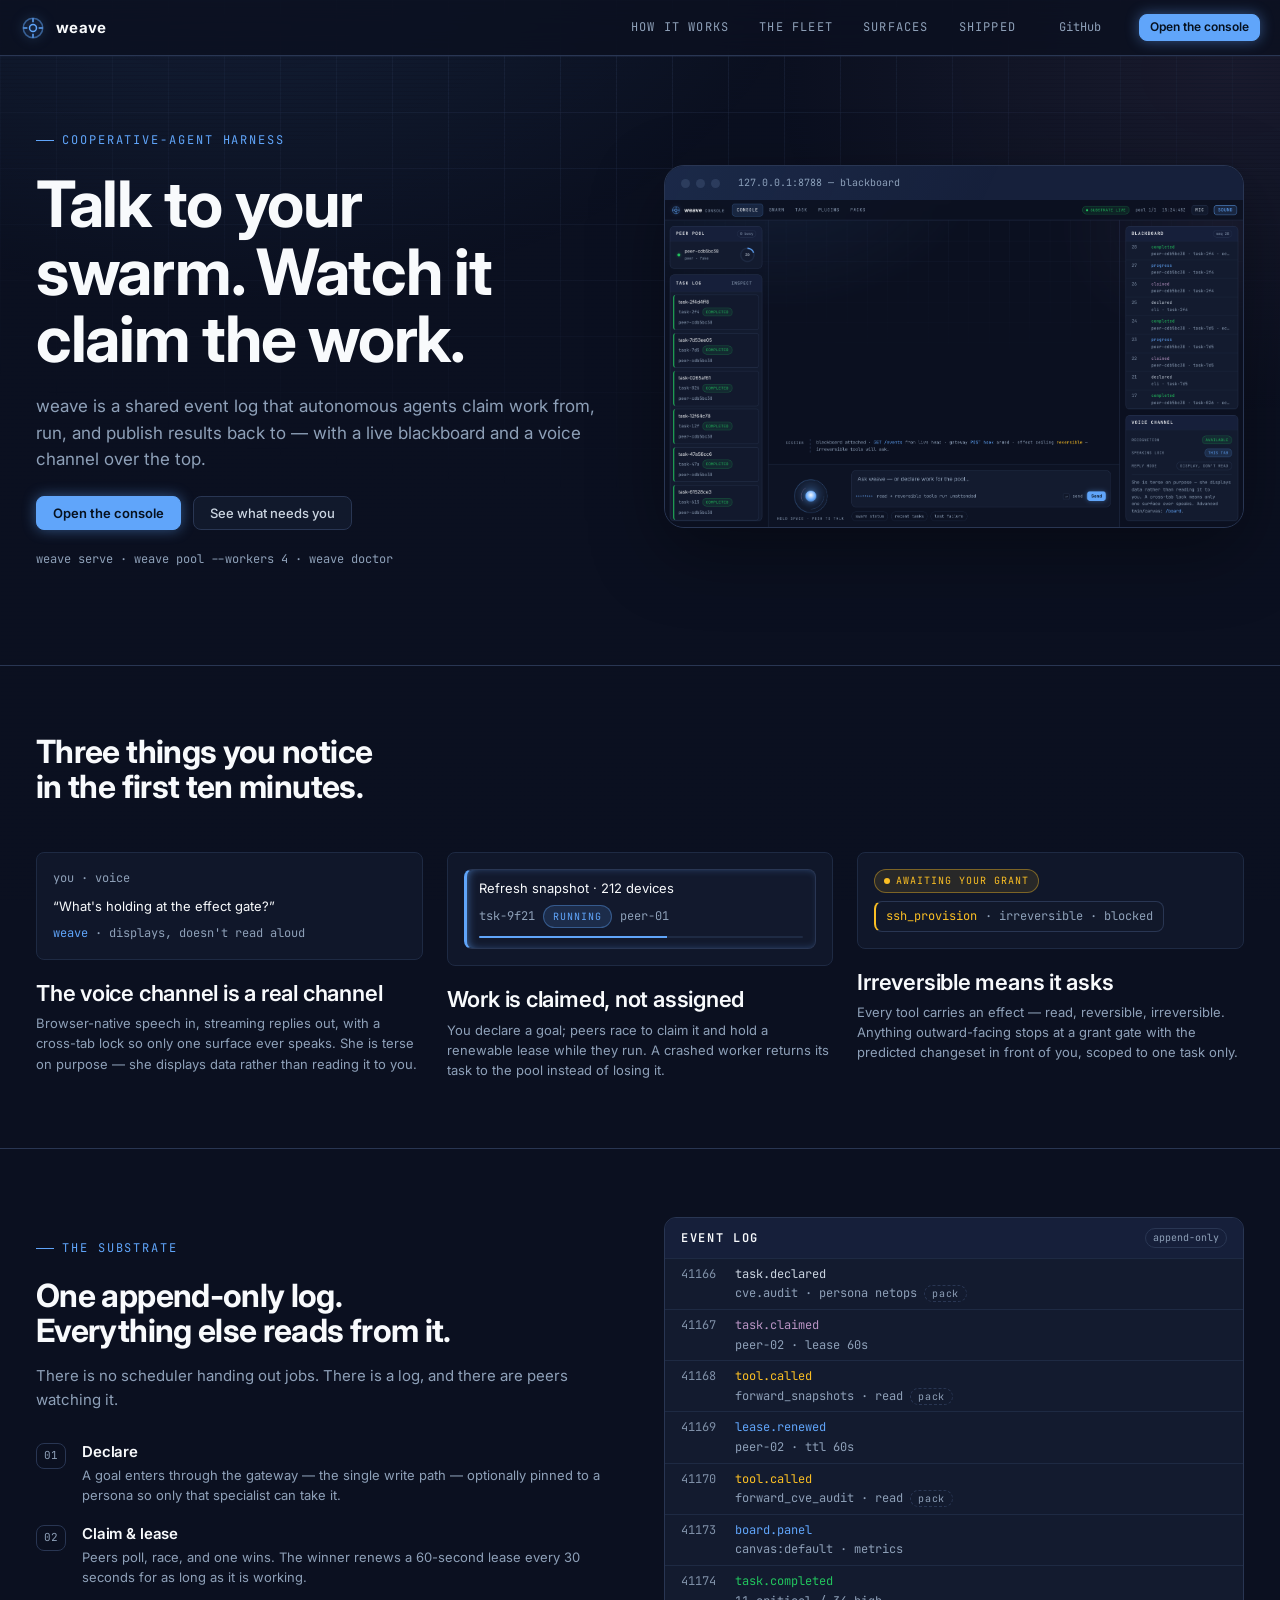
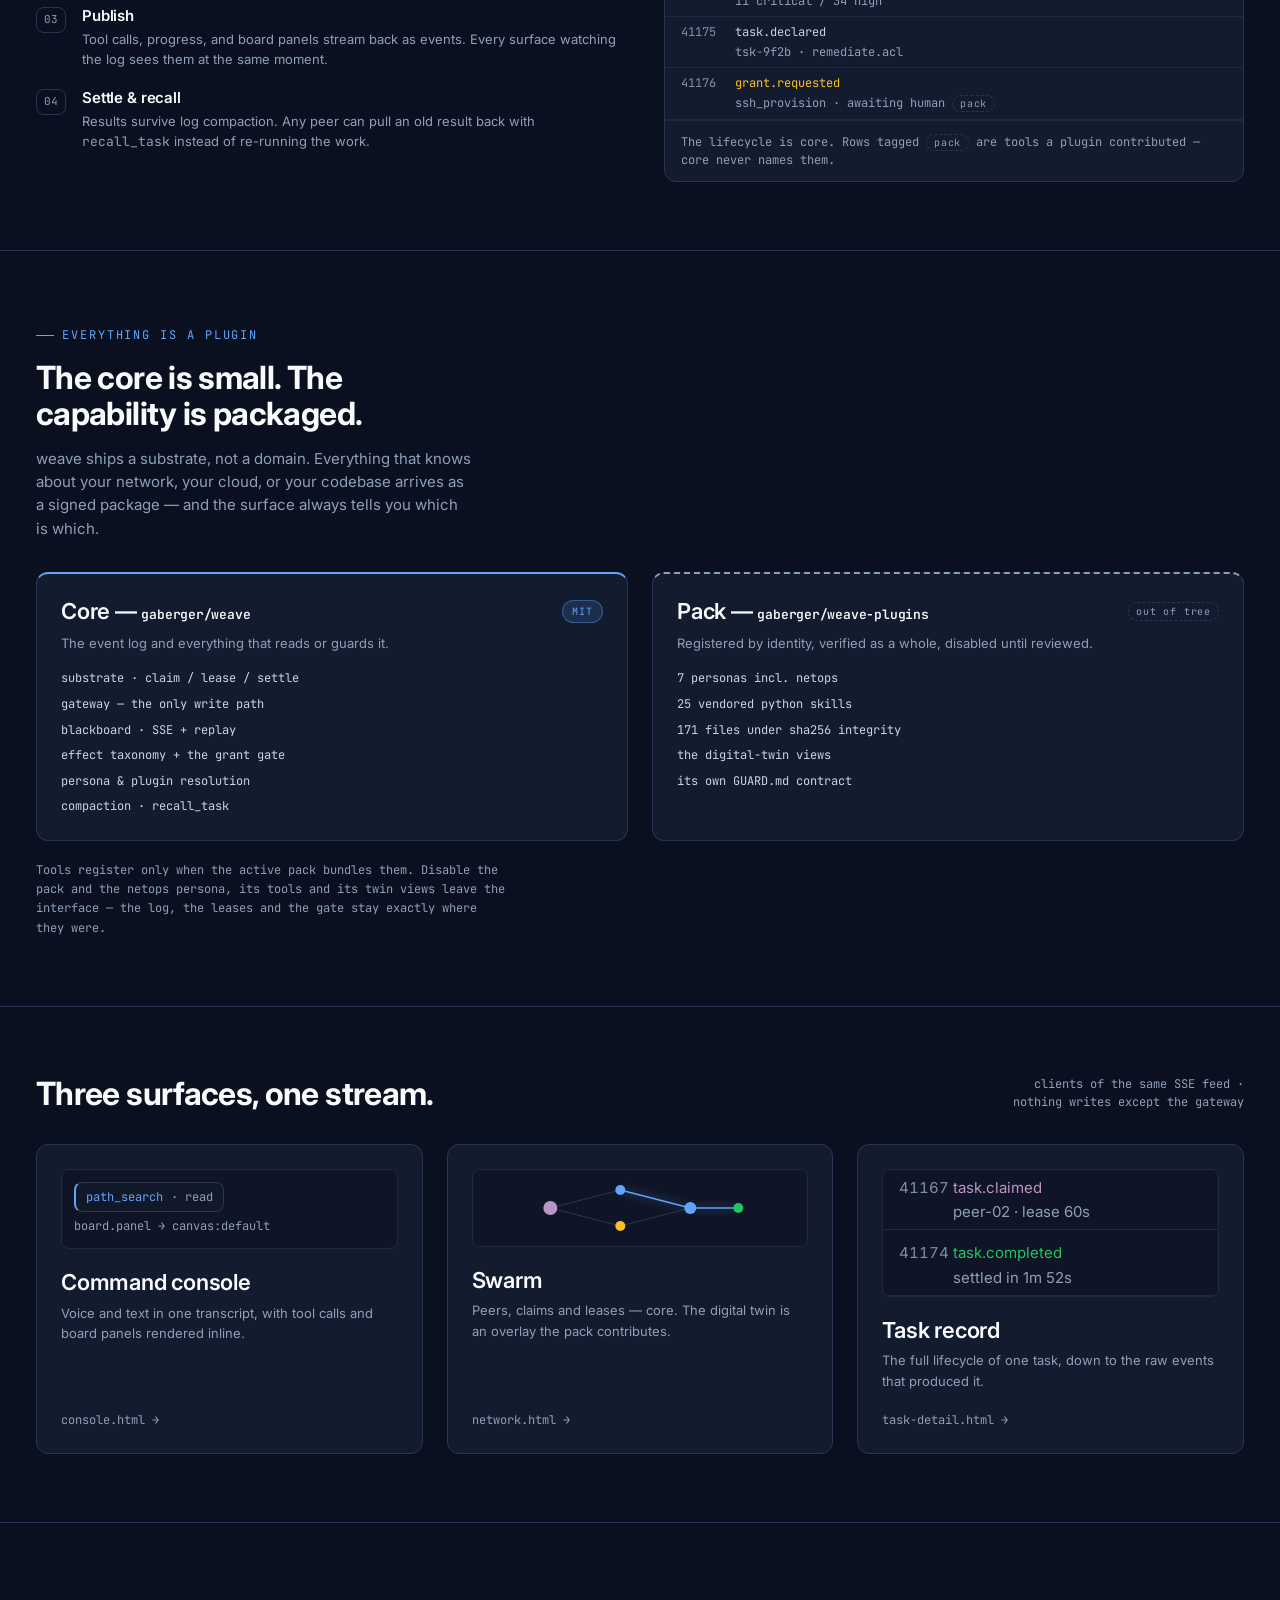
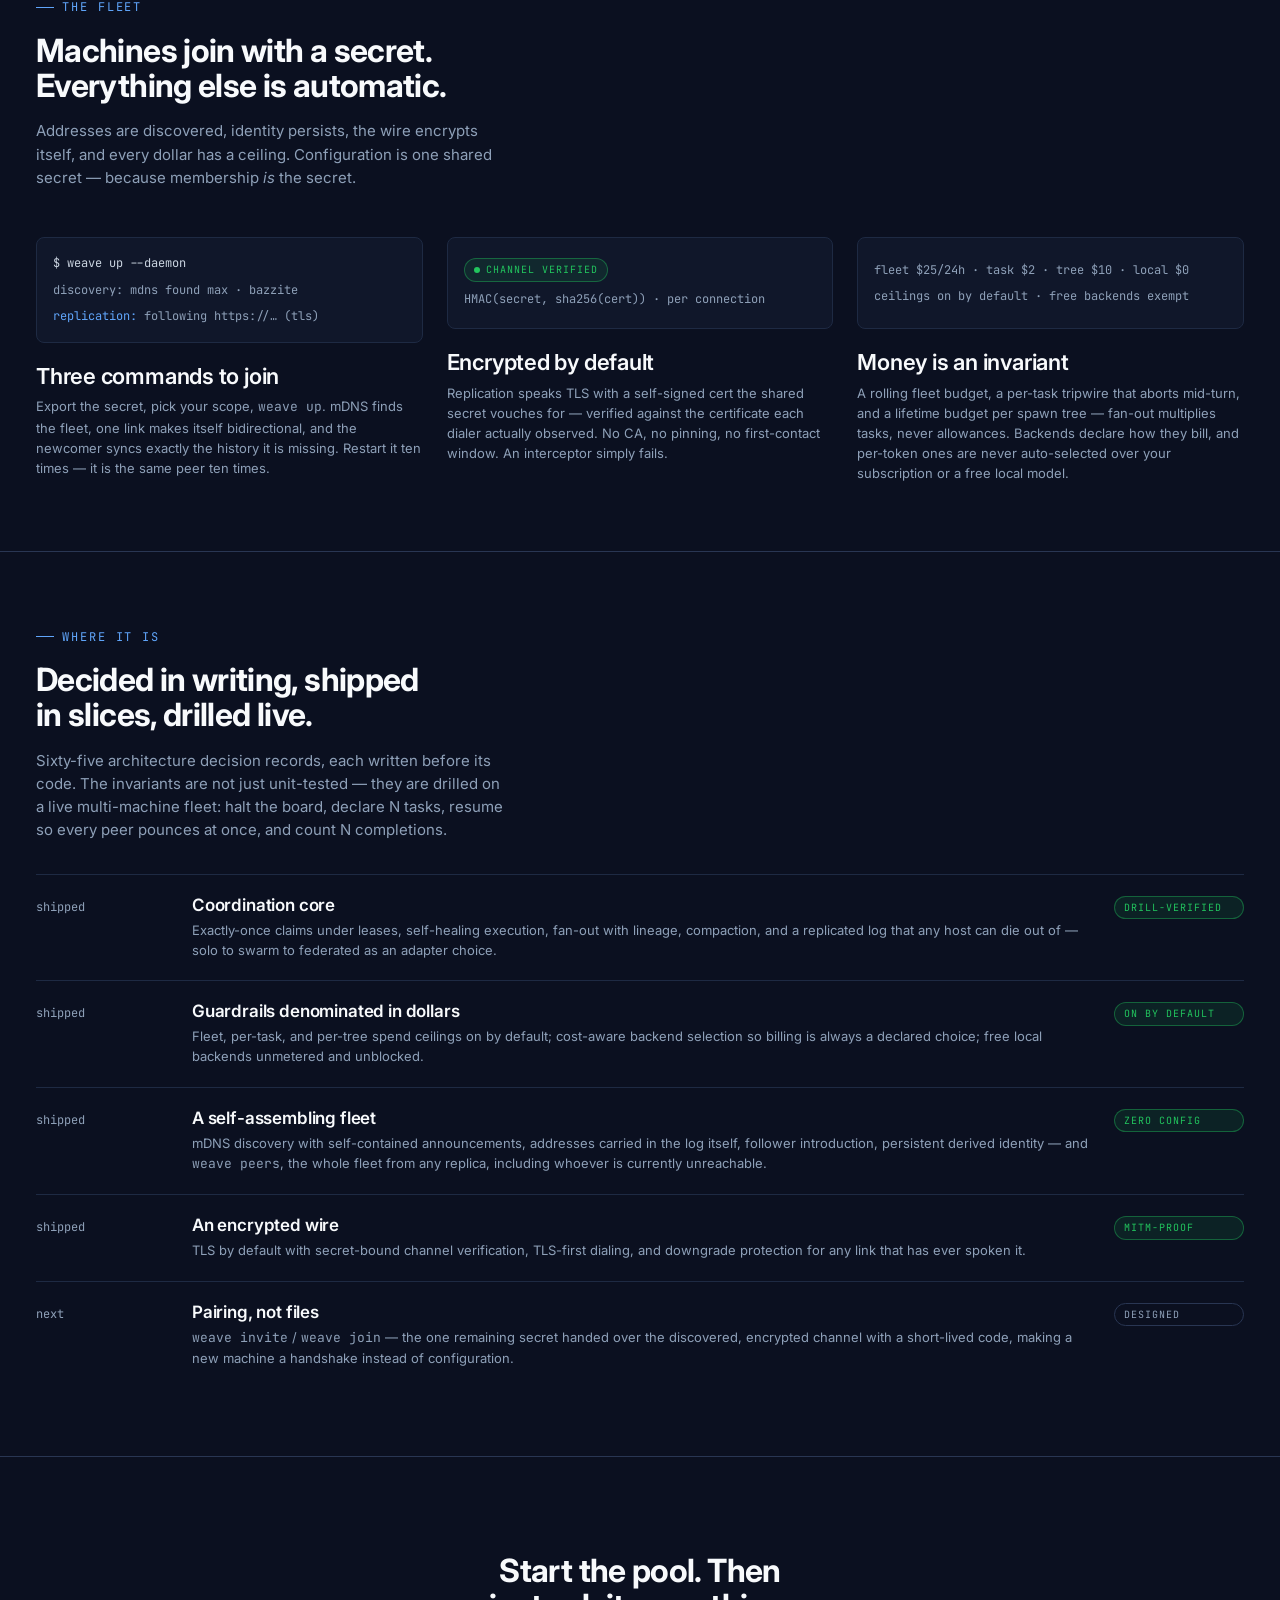
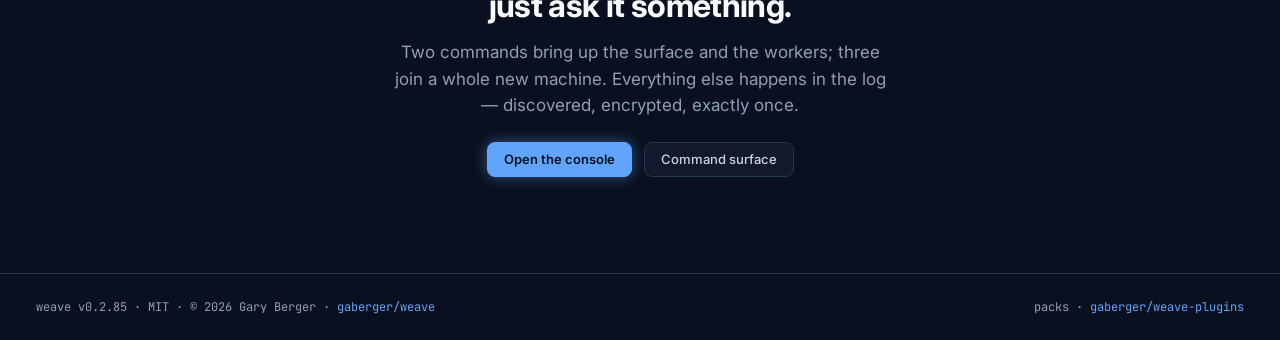
==== commit 25438d93: "assurance: eighth claim — attention pages once per episode (recorded two-episode proof); surfaces: t" ====
--- a/index.html
+++ b/index.html
@@ -467,7 +467,7 @@
   <footer style="border-top:1px solid var(--border);padding-block:var(--space-6)" data-od-id="footer">
     <div class="container-wide row-between wrap" style="max-width:1440px">
       <span class="meta">
-        weave <span class="mono">v0.2.84</span> · MIT · © 2026 Gary Berger ·
+        weave <span class="mono">v0.2.85</span> · MIT · © 2026 Gary Berger ·
         <a class="hot" href="https://github.com/weave-registry/weave">gaberger/weave</a>
       </span>
       <span class="meta">packs · <a class="hot mono" href="https://github.com/weave-registry/weave-labs">gaberger/weave-plugins</a></span>
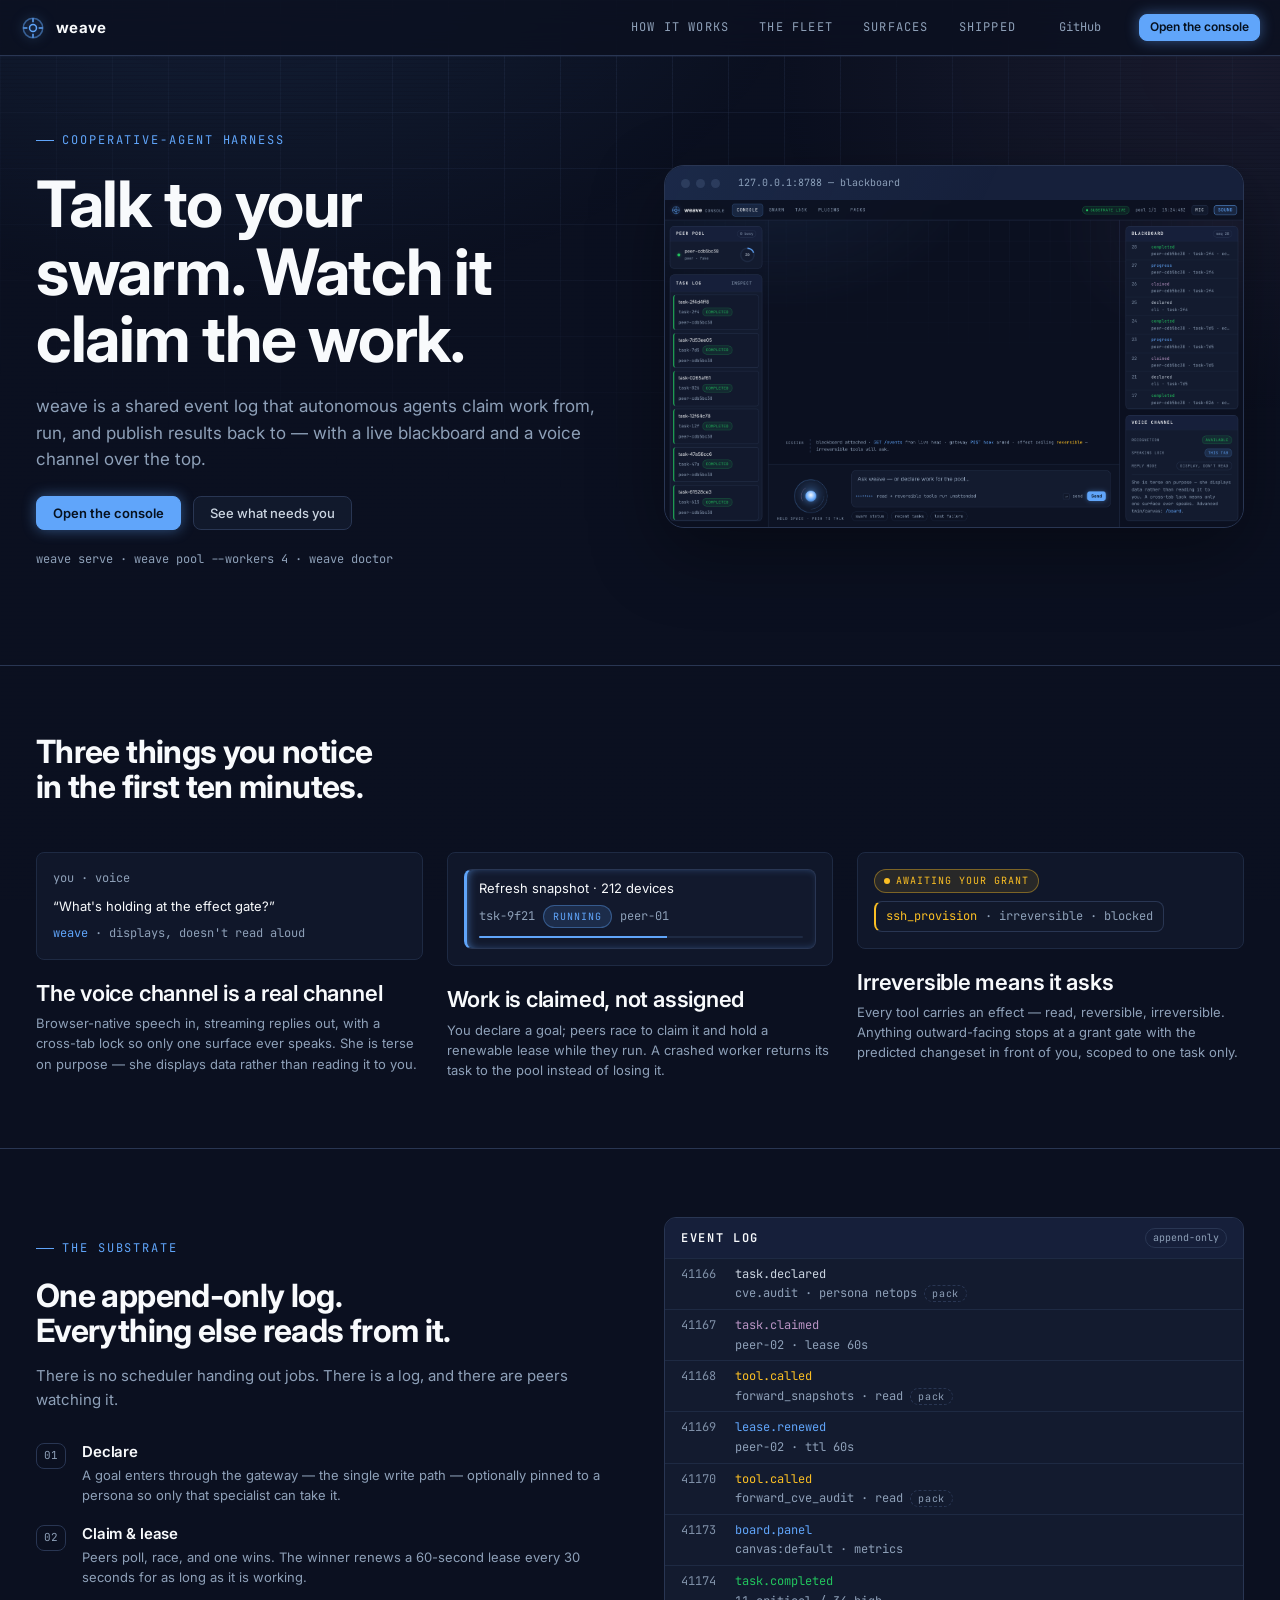
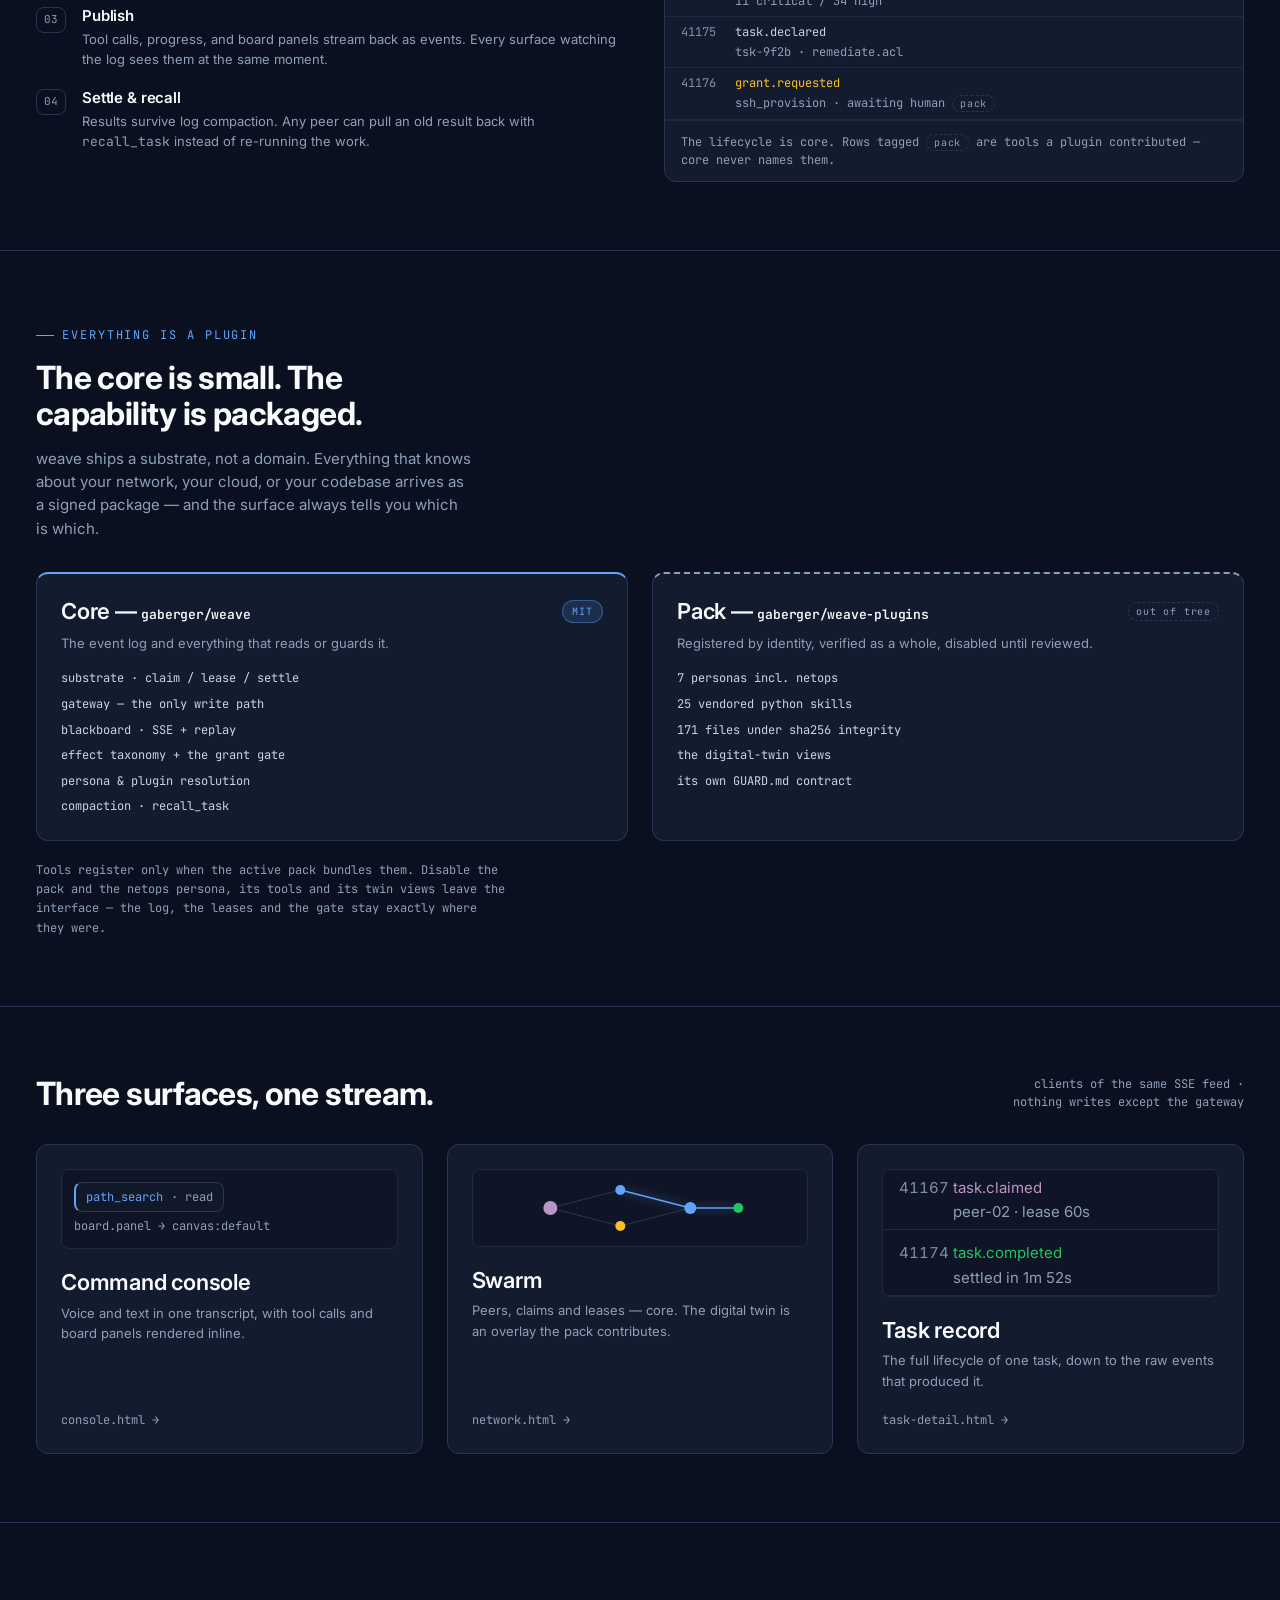
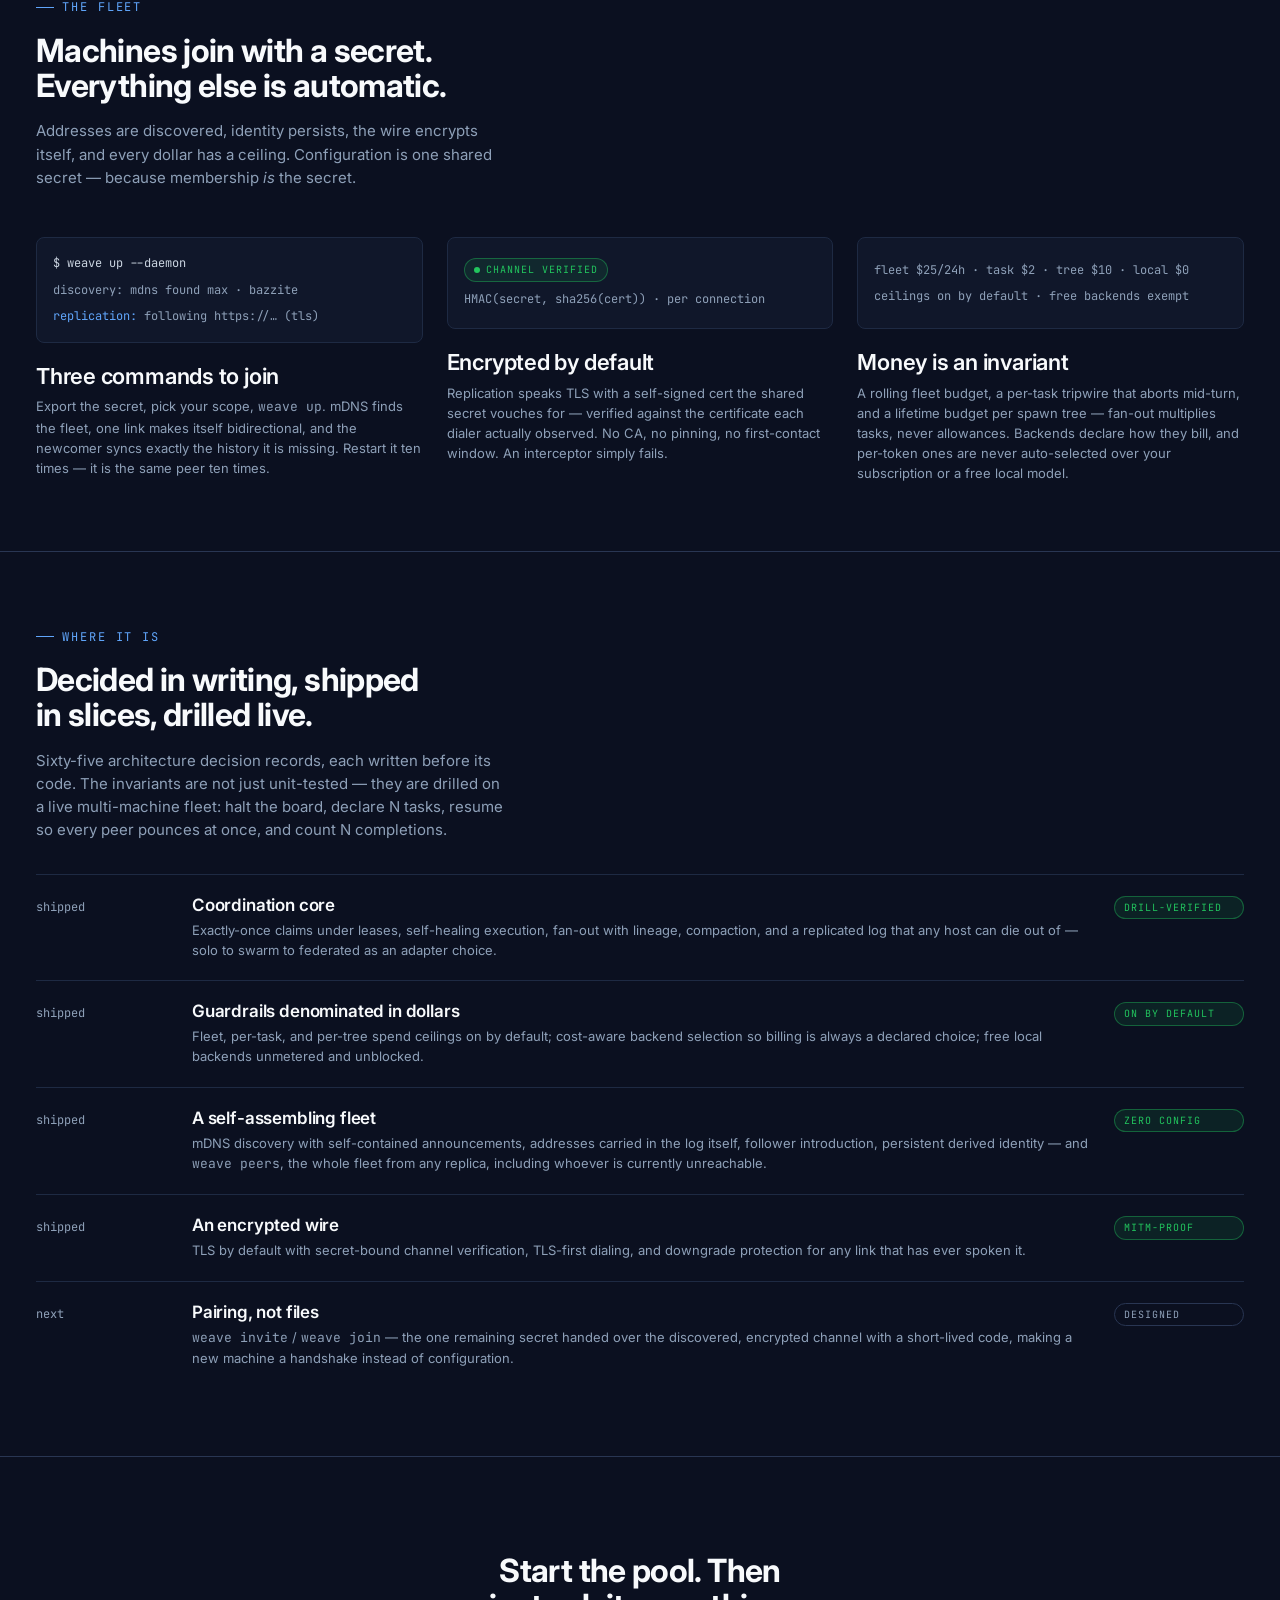
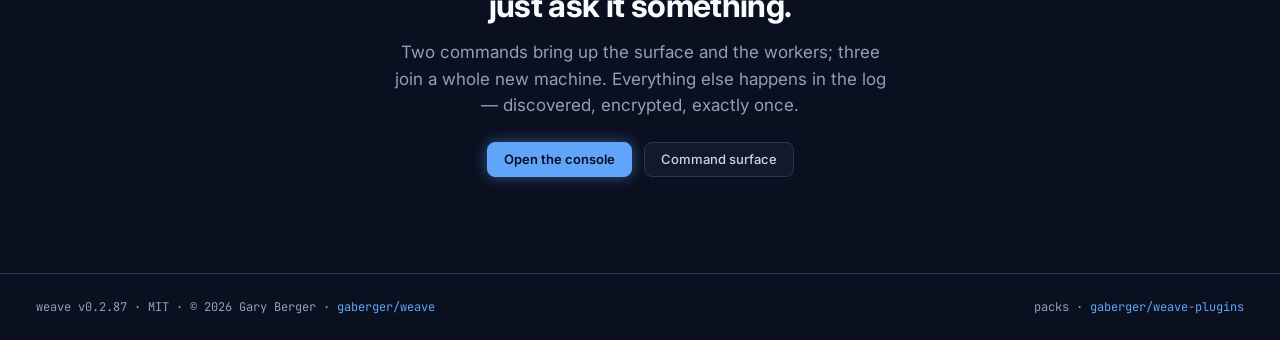
==== commit 09ba472d: "a day with weave: five real transcripts as the utility story; weave tour as the front door; v0.2.87" ====
--- a/index.html
+++ b/index.html
@@ -467,7 +467,7 @@
   <footer style="border-top:1px solid var(--border);padding-block:var(--space-6)" data-od-id="footer">
     <div class="container-wide row-between wrap" style="max-width:1440px">
       <span class="meta">
-        weave <span class="mono">v0.2.85</span> · MIT · © 2026 Gary Berger ·
+        weave <span class="mono">v0.2.87</span> · MIT · © 2026 Gary Berger ·
         <a class="hot" href="https://github.com/weave-registry/weave">gaberger/weave</a>
       </span>
       <span class="meta">packs · <a class="hot mono" href="https://github.com/weave-registry/weave-labs">gaberger/weave-plugins</a></span>
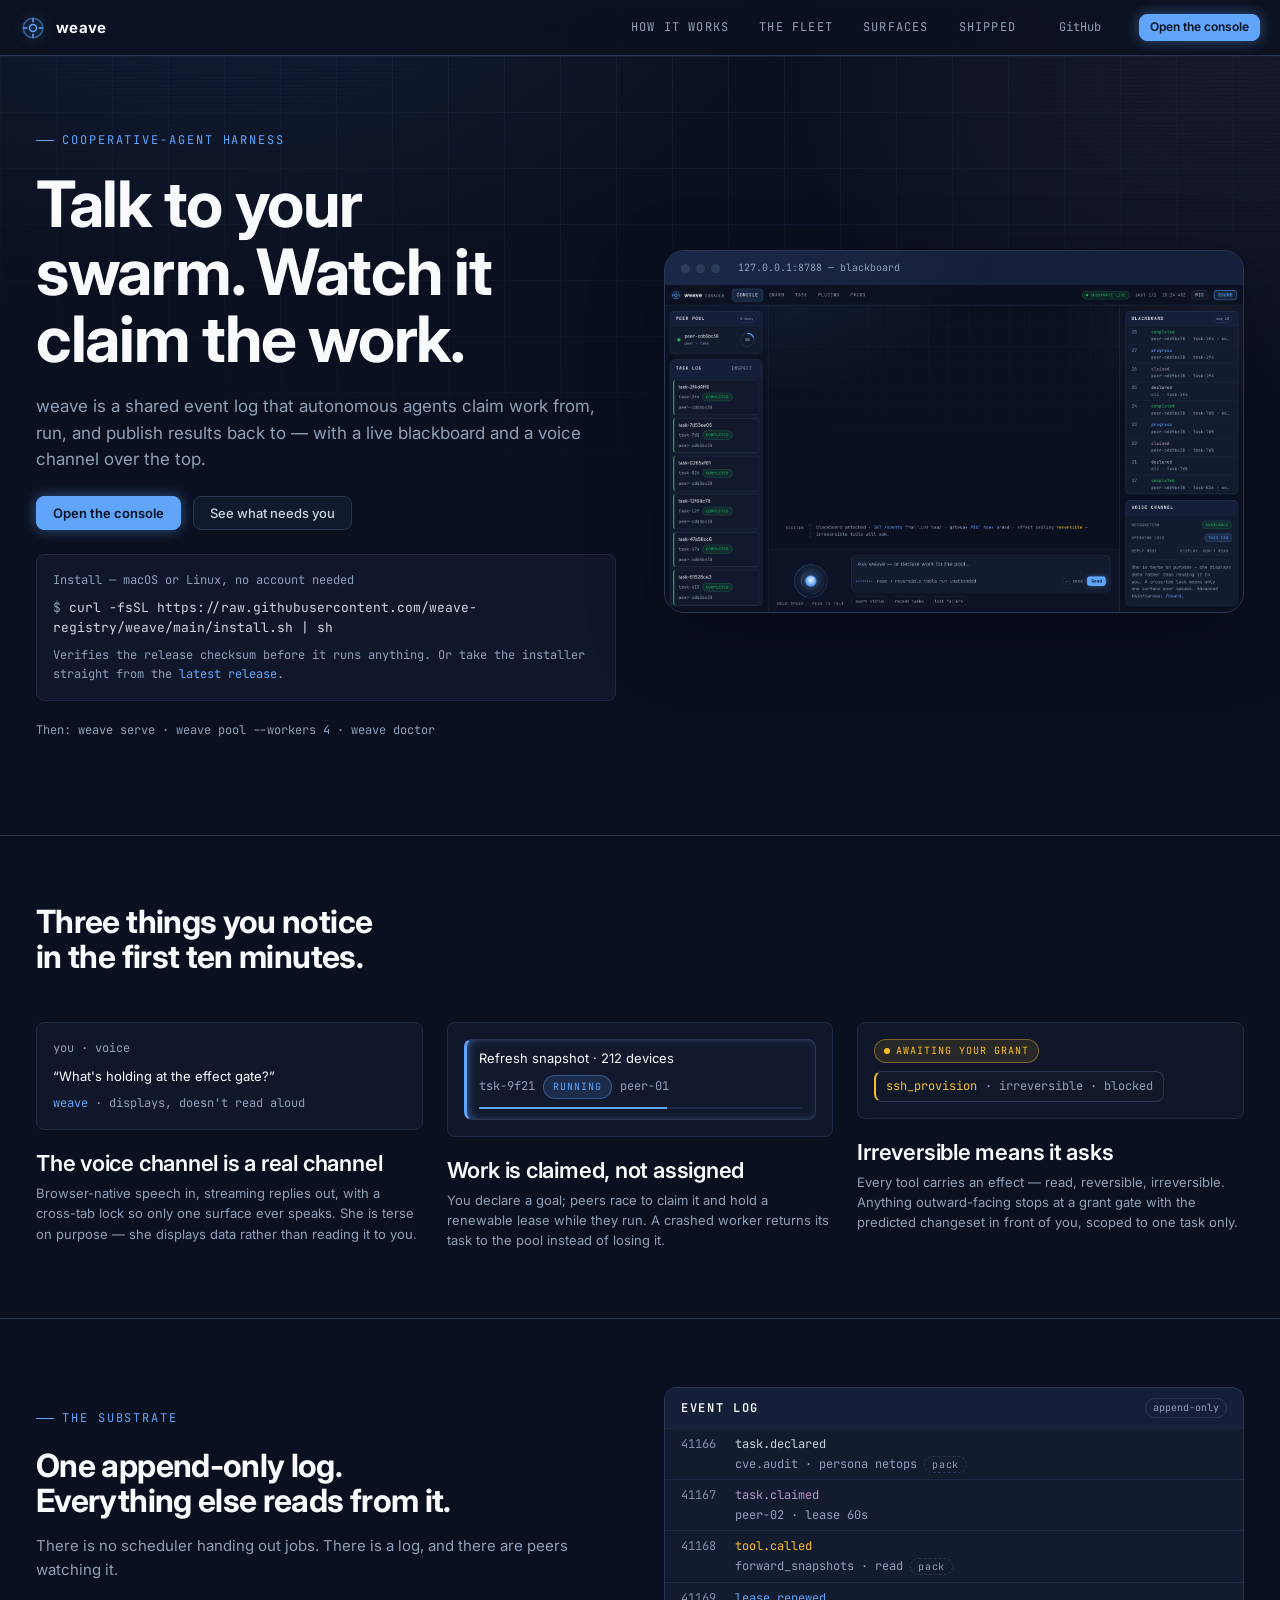
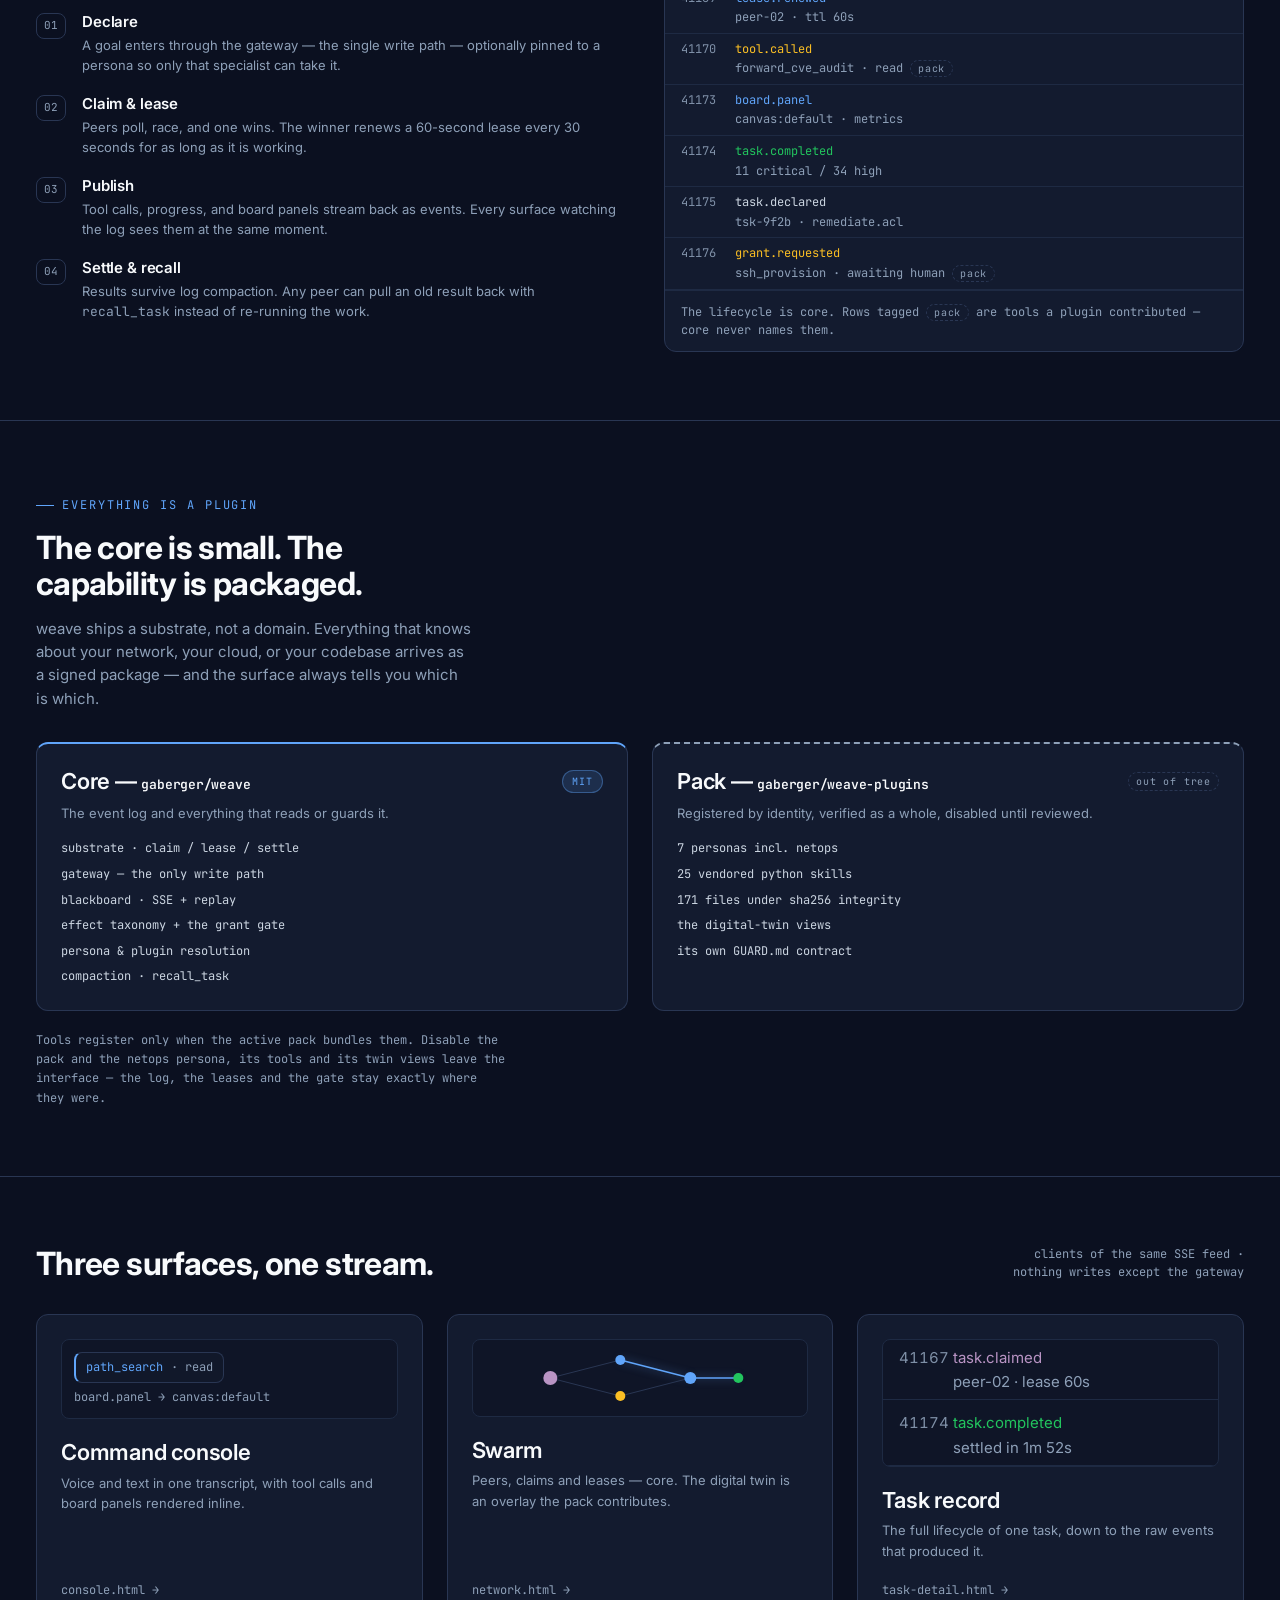
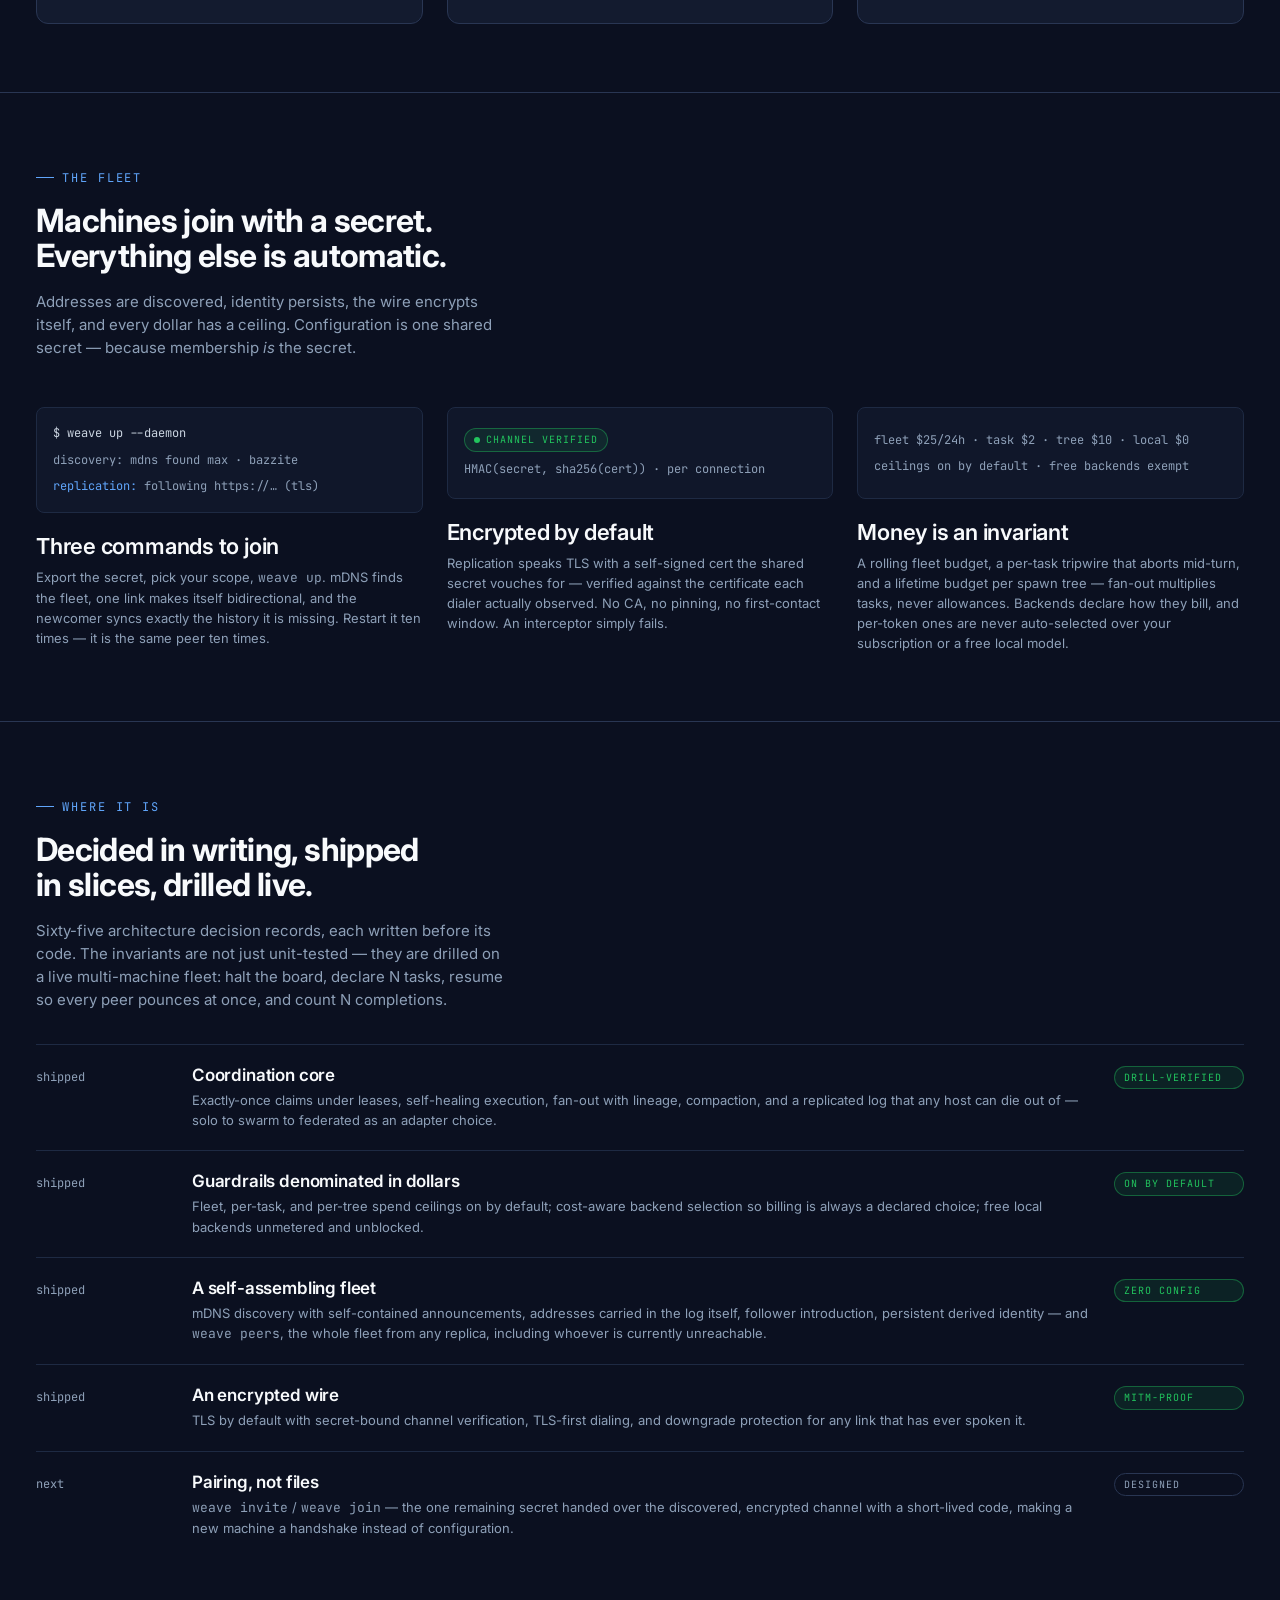
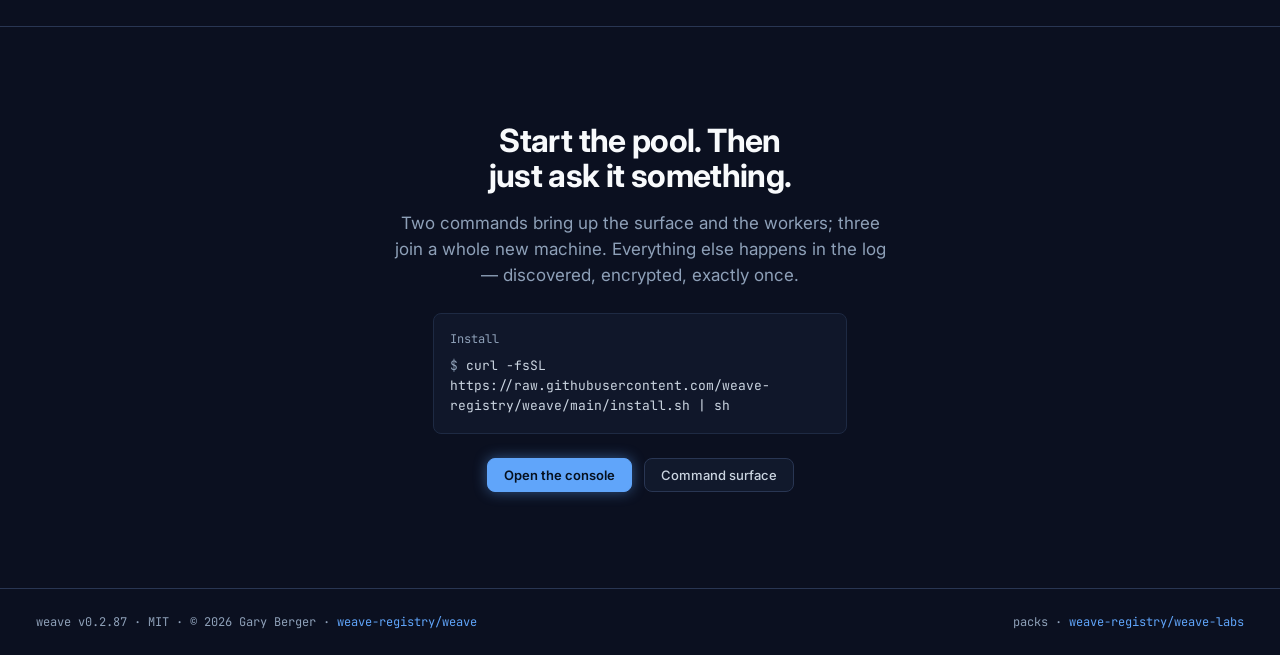
==== commit a18f9fa3: "docs(site): put the install command on the page The landing page's headline is "Talk to your swarm" " ====
--- a/index.html
+++ b/index.html
@@ -45,6 +45,23 @@
     border: 1px solid var(--border-soft); border-radius: var(--radius-sm);
     background: color-mix(in oklab, var(--surface) 66%, var(--bg));
   }
+  /* THE INSTALL COMMAND. This page led with "Talk to your swarm" and never once said the word
+     install — the artifacts were public and reachable the whole time, with nothing anywhere
+     telling a visitor how to get them. It reads as a product fragment like everything else. */
+  .install {
+    display: flex; flex-direction: column; gap: var(--space-2);
+    padding: var(--space-4); border: 1px solid var(--border-soft);
+    border-radius: var(--radius-sm);
+    background: color-mix(in oklab, var(--surface) 66%, var(--bg));
+  }
+  .install code {
+    font-family: var(--font-mono); font-size: var(--text-sm);
+    /* the command is long and must never widen the page on a phone */
+    overflow-wrap: anywhere;
+    /* one click selects the whole line — it exists to be copied */
+    user-select: all;
+  }
+  .install code::before { content: "$ "; color: var(--muted); user-select: none; }
   .feature h3 { margin-bottom: 6px; }
   .feature p { color: var(--muted); font-size: var(--text-sm); }
   .packtag {
@@ -142,8 +159,14 @@
               <a class="btn btn-primary" href="console.html">Open the console</a>
               <a class="btn" href="surfaces.html">See what needs you</a>
             </div>
+            <div class="install" style="margin-top:var(--space-6)" data-od-id="hero-install">
+              <span class="meta">Install — macOS or Linux, no account needed</span>
+              <code>curl -fsSL https://raw.githubusercontent.com/weave-registry/weave/main/install.sh | sh</code>
+              <span class="meta">Verifies the release checksum before it runs anything. Or take the installer
+                straight from the <a class="hot" href="https://github.com/weave-registry/weave/releases/latest">latest release</a>.</span>
+            </div>
             <p class="meta" style="margin-top:var(--space-5)">
-              <span class="mono">weave serve</span> · <span class="mono">weave pool --workers 4</span> ·
+              Then: <span class="mono">weave serve</span> · <span class="mono">weave pool --workers 4</span> ·
               <span class="mono">weave doctor</span>
             </p>
           </div>
@@ -456,6 +479,10 @@
           Two commands bring up the surface and the workers; three join a whole new machine.
           Everything else happens in the log — discovered, encrypted, exactly once.
         </p>
+        <div class="install" style="max-width:46ch;margin:0 auto var(--space-6);text-align:left" data-od-id="cta-install">
+          <span class="meta">Install</span>
+          <code>curl -fsSL https://raw.githubusercontent.com/weave-registry/weave/main/install.sh | sh</code>
+        </div>
         <div class="row" style="justify-content:center;gap:var(--space-3)">
           <a class="btn btn-primary" href="console.html">Open the console</a>
           <a class="btn" href="surfaces.html">Command surface</a>
@@ -468,9 +495,9 @@
     <div class="container-wide row-between wrap" style="max-width:1440px">
       <span class="meta">
         weave <span class="mono">v0.2.87</span> · MIT · © 2026 Gary Berger ·
-        <a class="hot" href="https://github.com/weave-registry/weave">gaberger/weave</a>
+        <a class="hot" href="https://github.com/weave-registry/weave">weave-registry/weave</a>
       </span>
-      <span class="meta">packs · <a class="hot mono" href="https://github.com/weave-registry/weave-labs">gaberger/weave-plugins</a></span>
+      <span class="meta">packs · <a class="hot mono" href="https://github.com/weave-registry/weave-labs">weave-registry/weave-labs</a></span>
     </div>
   </footer>
 </div>
